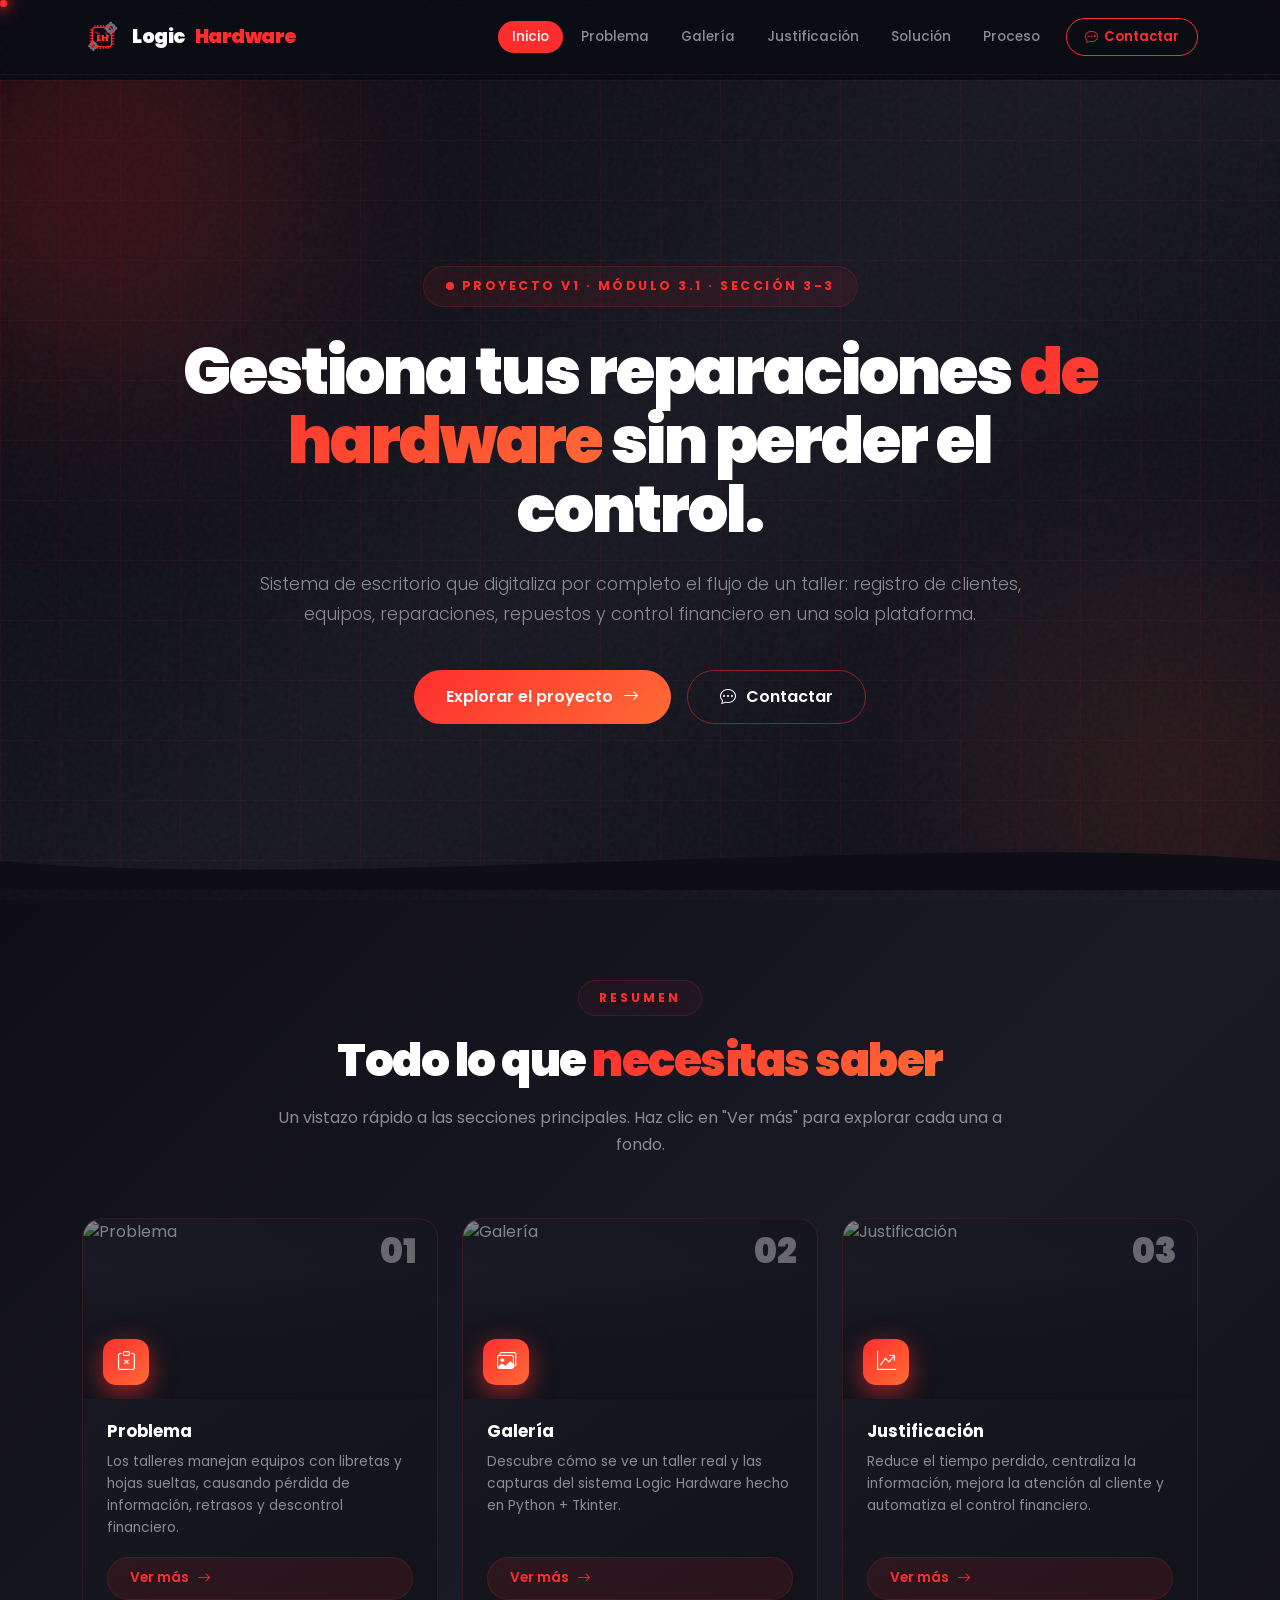
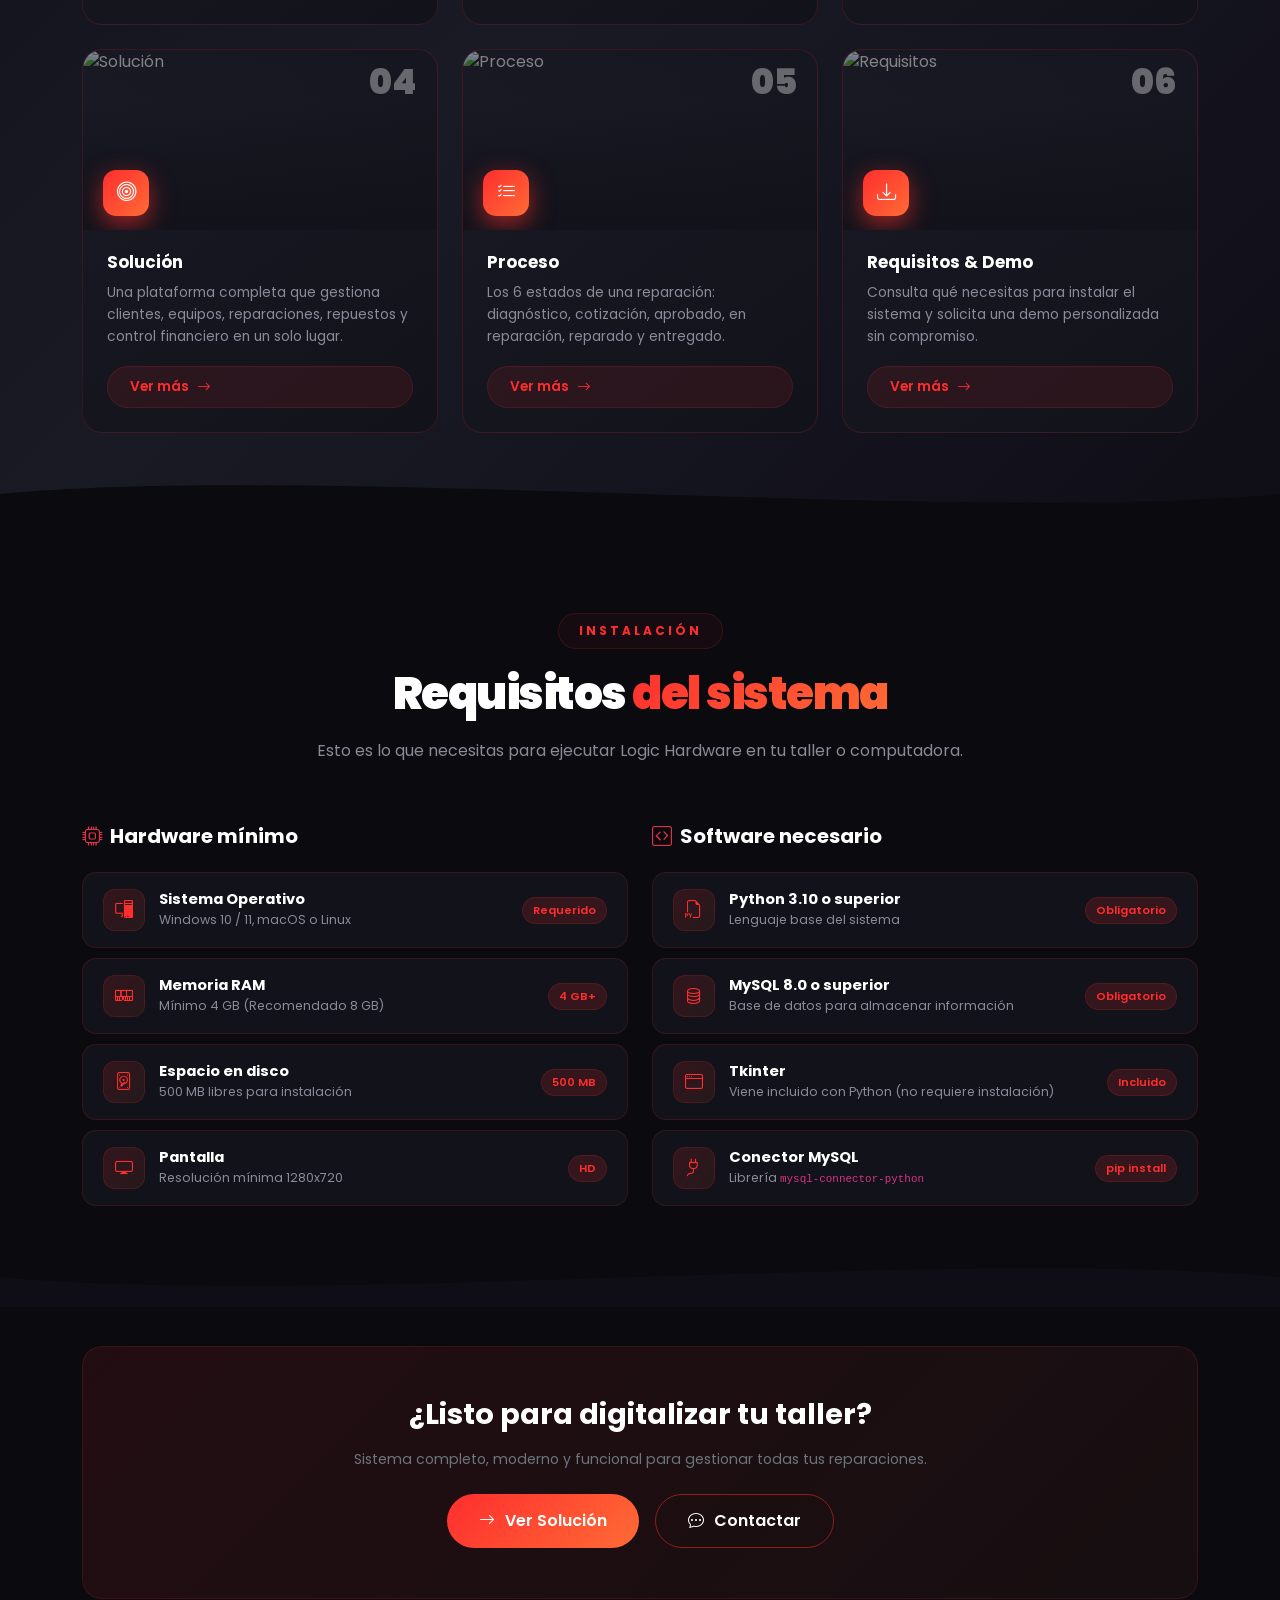
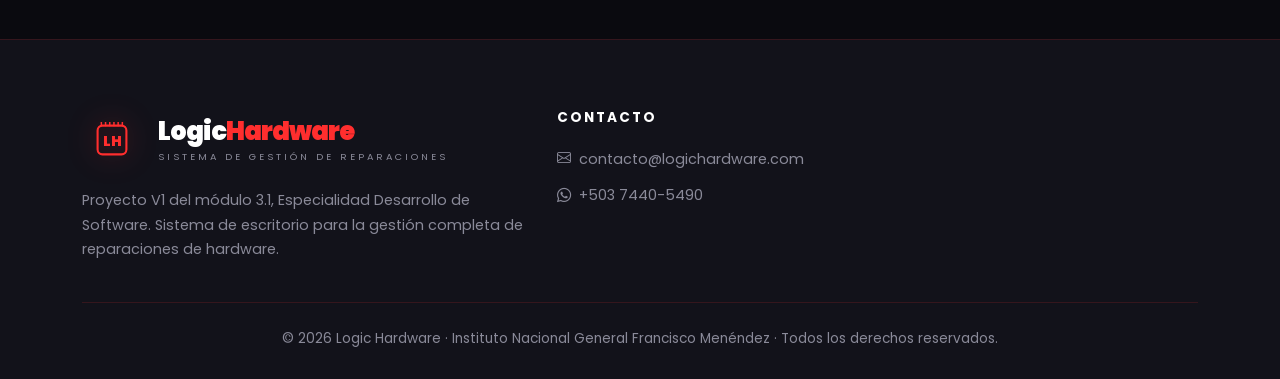
==== index.html @ 618adfdb "Add files via upload" ====
<!DOCTYPE html>
<html lang="es">
<head>
<meta charset="UTF-8">
<meta name="viewport" content="width=device-width, initial-scale=1.0">
<title>Inicio | Logic Hardware</title>
<link rel="icon" type="image/svg+xml" href="data:image/svg+xml,%3Csvg xmlns='http://www.w3.org/2000/svg' viewBox='0 0 100 100'%3E%3Crect width='100' height='100' rx='20' fill='%230a0a0f'/%3E%3Crect x='25' y='25' width='50' height='50' rx='8' fill='none' stroke='%23ff2e2e' stroke-width='3'/%3E%3Ctext x='50' y='58' text-anchor='middle' fill='%23ff2e2e' font-size='22' font-weight='900' font-family='Arial'%3ELH%3C/text%3E%3C/svg%3E">
<link href="https://cdn.jsdelivr.net/npm/bootstrap@5.3.3/dist/css/bootstrap.min.css" rel="stylesheet">
<link rel="stylesheet" href="https://cdn.jsdelivr.net/npm/bootstrap-icons@1.11.3/font/bootstrap-icons.css">
<link href="https://fonts.googleapis.com/css2?family=Poppins:wght@300;400;600;700;900&family=JetBrains+Mono:wght@400;700&display=swap" rel="stylesheet">
<link rel="stylesheet" href="style.css">
</head>
<body>

<div class="preloader">
    <svg class="preloader-logo" viewBox="0 0 100 100">
        <rect x="26" y="26" width="48" height="48" rx="8" fill="none" stroke="#ff2e2e" stroke-width="3.5"/>
        <g fill="#ff2e2e"><rect x="31" y="20" width="2.5" height="7"/><rect x="38" y="20" width="2.5" height="7"/><rect x="45" y="20" width="2.5" height="7"/><rect x="52" y="20" width="2.5" height="7"/><rect x="59" y="20" width="2.5" height="7"/><rect x="66" y="20" width="2.5" height="7"/></g>
        <text x="50" y="60" text-anchor="middle" fill="#ff2e2e" font-size="22" font-weight="900" font-family="Arial">LH</text>
    </svg>
    <div class="preloader-bar"></div>
    <div class="preloader-text">Cargando Logic Hardware</div>
</div>

<div class="cursor-glow"></div>
<div class="cursor-dot"></div>
<div class="progress-bar-lh" id="progressBar"></div>
<div class="scroll-circle"><svg viewBox="0 0 50 50"><circle class="circle-bg" cx="25" cy="25" r="22"/><circle class="circle-progress" cx="25" cy="25" r="22"/></svg><div class="circle-text">0%</div></div>
<button class="back-to-top" aria-label="Volver arriba"><i class="bi bi-arrow-up"></i></button>

<nav class="navbar navbar-expand-lg navbar-lh fixed-top" id="mainNav">
    <div class="container">
        <a class="navbar-brand" href="index.html">
            <svg class="logo-svg" viewBox="0 0 100 100">
                <g transform="translate(72,28)" fill="#6b7280"><circle cx="0" cy="0" r="13"/><rect x="-3" y="-16" width="6" height="6" rx="1"/><rect x="-3" y="10" width="6" height="6" rx="1"/><rect x="-16" y="-3" width="6" height="6" rx="1"/><rect x="10" y="-3" width="6" height="6" rx="1"/><circle cx="0" cy="0" r="5" fill="#12121a"/></g>
                <g transform="translate(28,72)" fill="#6b7280"><circle cx="0" cy="0" r="10"/><rect x="-2" y="-13" width="5" height="5" rx="1"/><rect x="-2" y="8" width="5" height="5" rx="1"/><rect x="-13" y="-2" width="5" height="5" rx="1"/><rect x="8" y="-2" width="5" height="5" rx="1"/><circle cx="0" cy="0" r="4" fill="#12121a"/></g>
                <rect x="26" y="26" width="48" height="48" rx="8" fill="none" stroke="#ff2e2e" stroke-width="3.5"/>
                <g fill="#ff2e2e"><rect x="31" y="20" width="2.5" height="7"/><rect x="38" y="20" width="2.5" height="7"/><rect x="45" y="20" width="2.5" height="7"/><rect x="52" y="20" width="2.5" height="7"/><rect x="59" y="20" width="2.5" height="7"/><rect x="66" y="20" width="2.5" height="7"/><rect x="31" y="73" width="2.5" height="7"/><rect x="38" y="73" width="2.5" height="7"/><rect x="45" y="73" width="2.5" height="7"/><rect x="52" y="73" width="2.5" height="7"/><rect x="59" y="73" width="2.5" height="7"/><rect x="66" y="73" width="2.5" height="7"/><rect x="19" y="31" width="7" height="2.5"/><rect x="19" y="38" width="7" height="2.5"/><rect x="19" y="45" width="7" height="2.5"/><rect x="19" y="52" width="7" height="2.5"/><rect x="19" y="59" width="7" height="2.5"/><rect x="19" y="66" width="7" height="2.5"/><rect x="74" y="31" width="7" height="2.5"/><rect x="74" y="38" width="7" height="2.5"/><rect x="74" y="45" width="7" height="2.5"/><rect x="74" y="52" width="7" height="2.5"/><rect x="74" y="59" width="7" height="2.5"/><rect x="74" y="66" width="7" height="2.5"/></g>
                <g stroke="#ff2e2e" stroke-width="1.8" fill="none" stroke-linecap="round"><path d="M 33 38 L 38 38 L 38 42 L 43 42"/><path d="M 43 42 L 43 48 L 50 48"/><path d="M 60 38 L 60 45 L 66 45 L 66 52"/><path d="M 36 60 L 42 60 L 42 55 L 48 55"/><path d="M 55 58 L 62 58 L 62 52"/></g>
                <text x="50" y="60" text-anchor="middle" fill="#ff2e2e" font-size="22" font-weight="900" font-family="Arial">LH</text>
            </svg>
            Logic<span>Hardware</span>
        </a>
        <button class="navbar-toggler border-0" type="button" data-bs-toggle="collapse" data-bs-target="#navMenu"><i class="bi bi-list text-white fs-3"></i></button>
        <div class="collapse navbar-collapse" id="navMenu">
            <ul class="navbar-nav ms-auto align-items-lg-center gap-1">
                <li class="nav-item"><a class="nav-link active" href="index.html">Inicio</a></li>
                <li class="nav-item"><a class="nav-link" href="problema.html">Problema</a></li>
                <li class="nav-item"><a class="nav-link" href="galeria.html">Galería</a></li>
                <li class="nav-item"><a class="nav-link" href="justificacion.html">Justificación</a></li>
                <li class="nav-item"><a class="nav-link" href="solucion.html">Solución</a></li>
                <li class="nav-item"><a class="nav-link" href="proceso.html">Proceso</a></li>
                <li class="nav-item"><a class="nav-contact-btn" href="contacto.html"><i class="bi bi-chat-dots"></i> Contactar</a></li>
            </ul>
        </div>
    </div>
</nav>

<section class="hero">
    <div class="hero-bg-glow one"></div>
    <div class="hero-bg-glow two"></div>
    <div class="container hero-content">
        <div class="row">
            <div class="col-lg-10 mx-auto text-center">
                <div class="hero-badge">Proyecto V1 · Módulo 3.1 · Sección 3-3</div>
                <h1>Gestiona tus reparaciones <span class="text-gradient">de hardware</span> sin perder el control.</h1>
                <p class="lead">Sistema de escritorio que digitaliza por completo el flujo de un taller: registro de clientes, equipos, reparaciones, repuestos y control financiero en una sola plataforma.</p>
                <div class="d-flex flex-wrap gap-3 justify-content-center">
                    <a href="solucion.html" class="btn btn-lh-primary">Explorar el proyecto <i class="bi bi-arrow-right"></i></a>
                    <a href="contacto.html" class="btn btn-lh-outline"><i class="bi bi-chat-dots"></i> Contactar</a>
                </div>
            </div>
        </div>
    </div>
    <div class="section-divider">
        <svg viewBox="0 0 1440 60" preserveAspectRatio="none"><path fill="#0f0e17" d="M0,30 C360,60 1080,0 1440,30 L1440,60 L0,60 Z"/></svg>
    </div>
</section>

<section class="section" style="background: linear-gradient(135deg, #0f0e17, #1a1a25, #0f0e17);">
    <div class="container">
        <div class="section-header reveal">
            <span class="section-tag">Resumen</span>
            <h2 class="section-title">Todo lo que <span>necesitas saber</span></h2>
            <p class="section-subtitle">Un vistazo rápido a las secciones principales. Haz clic en "Ver más" para explorar cada una a fondo.</p>
        </div>
        <div class="row g-4">
            <div class="col-md-6 col-lg-4 reveal"><div class="summary-card"><div class="summary-img"><span class="summary-num">01</span><img src="https://images.unsplash.com/photo-1586281380349-632531db7ed4?w=800&q=80" alt="Problema" loading="lazy"><div class="summary-icon-float"><i class="bi bi-clipboard-x"></i></div></div><div class="summary-body"><h5>Problema</h5><p>Los talleres manejan equipos con libretas y hojas sueltas, causando pérdida de información, retrasos y descontrol financiero.</p><a href="problema.html" class="btn-lh-sm">Ver más <i class="bi bi-arrow-right"></i></a></div></div></div>
            <div class="col-md-6 col-lg-4 reveal"><div class="summary-card"><div class="summary-img"><span class="summary-num">02</span><img src="https://images.unsplash.com/photo-1558494949-ef010cbdcc31?w=800&q=80" alt="Galería" loading="lazy"><div class="summary-icon-float"><i class="bi bi-images"></i></div></div><div class="summary-body"><h5>Galería</h5><p>Descubre cómo se ve un taller real y las capturas del sistema Logic Hardware hecho en Python + Tkinter.</p><a href="galeria.html" class="btn-lh-sm">Ver más <i class="bi bi-arrow-right"></i></a></div></div></div>
            <div class="col-md-6 col-lg-4 reveal"><div class="summary-card"><div class="summary-img"><span class="summary-num">03</span><img src="https://images.unsplash.com/photo-1551288049-bebda4e38f71?w=800&q=80" alt="Justificación" loading="lazy"><div class="summary-icon-float"><i class="bi bi-graph-up-arrow"></i></div></div><div class="summary-body"><h5>Justificación</h5><p>Reduce el tiempo perdido, centraliza la información, mejora la atención al cliente y automatiza el control financiero.</p><a href="justificacion.html" class="btn-lh-sm">Ver más <i class="bi bi-arrow-right"></i></a></div></div></div>
            <div class="col-md-6 col-lg-4 reveal"><div class="summary-card"><div class="summary-img"><span class="summary-num">04</span><img src="https://images.unsplash.com/photo-1522071820081-009f0129c71c?w=800&q=80" alt="Solución" loading="lazy"><div class="summary-icon-float"><i class="bi bi-bullseye"></i></div></div><div class="summary-body"><h5>Solución</h5><p>Una plataforma completa que gestiona clientes, equipos, reparaciones, repuestos y control financiero en un solo lugar.</p><a href="solucion.html" class="btn-lh-sm">Ver más <i class="bi bi-arrow-right"></i></a></div></div></div>
            <div class="col-md-6 col-lg-4 reveal"><div class="summary-card"><div class="summary-img"><span class="summary-num">05</span><img src="https://images.unsplash.com/photo-1521737711867-e3b97375f902?w=800&q=80" alt="Proceso" loading="lazy"><div class="summary-icon-float"><i class="bi bi-list-check"></i></div></div><div class="summary-body"><h5>Proceso</h5><p>Los 6 estados de una reparación: diagnóstico, cotización, aprobado, en reparación, reparado y entregado.</p><a href="proceso.html" class="btn-lh-sm">Ver más <i class="bi bi-arrow-right"></i></a></div></div></div>
            <div class="col-md-6 col-lg-4 reveal"><div class="summary-card"><div class="summary-img"><span class="summary-num">06</span><img src="https://images.unsplash.com/photo-1554224155-8d04cb21cd6c?w=800&q=80" alt="Requisitos" loading="lazy"><div class="summary-icon-float"><i class="bi bi-download"></i></div></div><div class="summary-body"><h5>Requisitos & Demo</h5><p>Consulta qué necesitas para instalar el sistema y solicita una demo personalizada sin compromiso.</p><a href="#requisitos" class="btn-lh-sm">Ver más <i class="bi bi-arrow-right"></i></a></div></div></div>
        </div>
    </div>
    <div class="section-divider">
        <svg viewBox="0 0 1440 60" preserveAspectRatio="none"><path fill="#0a0a0f" d="M0,30 C360,0 1080,60 1440,30 L1440,60 L0,60 Z"/></svg>
    </div>
</section>

<section class="section" id="requisitos">
    <div class="container">
        <div class="section-header reveal">
            <span class="section-tag">Instalación</span>
            <h2 class="section-title">Requisitos <span>del sistema</span></h2>
            <p class="section-subtitle">Esto es lo que necesitas para ejecutar Logic Hardware en tu taller o computadora.</p>
        </div>
        <div class="row g-4">
            <div class="col-lg-6 reveal">
                <h5 class="text-white fw-bold mb-4"><i class="bi bi-cpu text-danger me-2"></i>Hardware mínimo</h5>
                <div class="req-item"><div class="req-icon"><i class="bi bi-pc-display"></i></div><div class="req-text"><h6>Sistema Operativo</h6><p>Windows 10 / 11, macOS o Linux</p></div><span class="req-badge">Requerido</span></div>
                <div class="req-item"><div class="req-icon"><i class="bi bi-memory"></i></div><div class="req-text"><h6>Memoria RAM</h6><p>Mínimo 4 GB (Recomendado 8 GB)</p></div><span class="req-badge">4 GB+</span></div>
                <div class="req-item"><div class="req-icon"><i class="bi bi-device-hdd"></i></div><div class="req-text"><h6>Espacio en disco</h6><p>500 MB libres para instalación</p></div><span class="req-badge">500 MB</span></div>
                <div class="req-item"><div class="req-icon"><i class="bi bi-display"></i></div><div class="req-text"><h6>Pantalla</h6><p>Resolución mínima 1280x720</p></div><span class="req-badge">HD</span></div>
            </div>
            <div class="col-lg-6 reveal">
                <h5 class="text-white fw-bold mb-4"><i class="bi bi-code-square text-danger me-2"></i>Software necesario</h5>
                <div class="req-item"><div class="req-icon"><i class="bi bi-filetype-py"></i></div><div class="req-text"><h6>Python 3.10 o superior</h6><p>Lenguaje base del sistema</p></div><span class="req-badge">Obligatorio</span></div>
                <div class="req-item"><div class="req-icon"><i class="bi bi-database"></i></div><div class="req-text"><h6>MySQL 8.0 o superior</h6><p>Base de datos para almacenar información</p></div><span class="req-badge">Obligatorio</span></div>
                <div class="req-item"><div class="req-icon"><i class="bi bi-window"></i></div><div class="req-text"><h6>Tkinter</h6><p>Viene incluido con Python (no requiere instalación)</p></div><span class="req-badge">Incluido</span></div>
                <div class="req-item"><div class="req-icon"><i class="bi bi-plug"></i></div><div class="req-text"><h6>Conector MySQL</h6><p>Librería <code>mysql-connector-python</code></p></div><span class="req-badge">pip install</span></div>
            </div>
        </div>
    </div>
    <div class="section-divider">
        <svg viewBox="0 0 1440 60" preserveAspectRatio="none"><path fill="#0f0e17" d="M0,30 C360,60 1080,0 1440,30 L1440,60 L0,60 Z"/></svg>
    </div>
</section>

<section class="section" style="padding: 40px 0;">
    <div class="container">
        <div class="lh-card text-center reveal" style="padding: 50px 30px; background: linear-gradient(135deg, rgba(255,46,46,.1), rgba(255,107,53,.05));">
            <h3 class="text-white fw-bold mb-3" style="font-size: 1.8rem;">¿Listo para digitalizar tu taller?</h3>
            <p class="text-secondary mb-4">Sistema completo, moderno y funcional para gestionar todas tus reparaciones.</p>
            <div class="d-flex justify-content-center gap-3 flex-wrap">
                <a href="solucion.html" class="btn btn-lh-primary"><i class="bi bi-arrow-right"></i> Ver Solución</a>
                <a href="contacto.html" class="btn btn-lh-outline"><i class="bi bi-chat-dots"></i> Contactar</a>
            </div>
        </div>
    </div>
</section>

<footer>
    <div class="container">
        <div class="row g-4 mb-4">
            <div class="col-lg-5">
                <div class="footer-brand">
                    <svg viewBox="0 0 100 100"><rect x="26" y="26" width="48" height="48" rx="8" fill="none" stroke="#ff2e2e" stroke-width="3.5"/><g fill="#ff2e2e"><rect x="31" y="20" width="2.5" height="7"/><rect x="38" y="20" width="2.5" height="7"/><rect x="45" y="20" width="2.5" height="7"/><rect x="52" y="20" width="2.5" height="7"/><rect x="59" y="20" width="2.5" height="7"/><rect x="66" y="20" width="2.5" height="7"/></g><text x="50" y="60" text-anchor="middle" fill="#ff2e2e" font-size="22" font-weight="900" font-family="Arial">LH</text></svg>
                    <div><h4>Logic<span>Hardware</span></h4><div class="tagline">Sistema de Gestión de Reparaciones</div></div>
                </div>
                <p>Proyecto V1 del módulo 3.1, Especialidad Desarrollo de Software. Sistema de escritorio para la gestión completa de reparaciones de hardware.</p>
            </div>
            <div class="col-lg-3 col-md-6">
                <h6>Contacto</h6>
                <ul>
                    <li><i class="bi bi-envelope me-2"></i><a href="mailto:contacto@logichardware.com">contacto@logichardware.com</a></li>
                    <li><i class="bi bi-whatsapp me-2"></i><a href="https://wa.me/50374405490" target="_blank">+503 7440-5490</a></li>
                </ul>
            </div>
        </div>
        <div class="footer-bottom">© 2026 Logic Hardware · Instituto Nacional General Francisco Menéndez · Todos los derechos reservados.</div>
    </div>
</footer>

<script src="https://cdn.jsdelivr.net/npm/bootstrap@5.3.3/dist/js/bootstrap.bundle.min.js"></script>
<script src="script.js"></script>
</body>
</html>
---- style.css ----
/* ============ VARIABLES ============ */
:root {
    --lh-red: #ff2e2e;
    --lh-orange: #ff6b35;
    --lh-dark: #0a0a0f;
    --lh-dark-2: #12121a;
    --lh-dark-3: #1a1a25;
    --lh-text: #e8e8ec;
    --lh-text-dim: #8a8a99;
    --lh-border: rgba(255, 46, 46, .15);
}
* { font-family: 'Poppins', sans-serif; box-sizing: border-box; }
html { scroll-behavior: smooth; }
body {
    background-color: var(--lh-dark);
    color: var(--lh-text);
    overflow-x: hidden;
    padding-top: 80px;
    margin: 0;
    cursor: none;
}
::-webkit-scrollbar { width: 10px; }
::-webkit-scrollbar-track { background: var(--lh-dark); }
::-webkit-scrollbar-thumb { background: var(--lh-red); border-radius: 10px; }

body::after {
    content: '';
    position: fixed;
    inset: 0;
    pointer-events: none;
    z-index: 1;
    opacity: .035;
    background-image: url("data:image/svg+xml,%3Csvg viewBox='0 0 200 200' xmlns='http://www.w3.org/2000/svg'%3E%3Cfilter id='n'%3E%3CfeTurbulence type='fractalNoise' baseFrequency='0.9' numOctaves='4'/%3E%3C/filter%3E%3Crect width='100%25' height='100%25' filter='url(%23n)'/%3E%3C/svg%3E");
}

/* ============ CURSOR ============ */
.cursor-dot, .cursor-glow {
    position: fixed; top: 0; left: 0;
    pointer-events: none; z-index: 9999;
    border-radius: 50%; will-change: transform;
}
.cursor-dot { width: 7px; height: 7px; background: var(--lh-red); box-shadow: 0 0 10px var(--lh-red); }
.cursor-glow {
    width: 40px; height: 40px;
    background: radial-gradient(circle, rgba(255,46,46,.35), transparent 70%);
    filter: blur(8px);
    transition: transform .12s ease-out, width .3s, height .3s;
}
@media (max-width: 991px) { body { cursor: auto; } .cursor-dot, .cursor-glow { display: none; } }

/* ============ PRELOADER ============ */
.preloader {
    position: fixed; inset: 0;
    background: var(--lh-dark);
    z-index: 10000;
    display: flex; flex-direction: column;
    align-items: center; justify-content: center;
    transition: opacity .4s, visibility .4s;
}
.preloader.hidden { opacity: 0; visibility: hidden; }
.preloader-logo {
    width: 90px; height: 90px; margin-bottom: 24px;
    animation: preloaderPulse 1.5s ease-in-out infinite;
    filter: drop-shadow(0 0 20px rgba(255,46,46,.6));
}
@keyframes preloaderPulse { 0%,100% { transform: scale(1); } 50% { transform: scale(1.08); } }
.preloader-bar {
    width: 220px; height: 3px;
    background: rgba(255,255,255,.08);
    border-radius: 3px; overflow: hidden; position: relative;
}
.preloader-bar::after {
    content: ''; position: absolute; height: 100%; width: 45%;
    background: linear-gradient(90deg, var(--lh-red), var(--lh-orange));
    border-radius: 3px;
    animation: preloaderFill 1.4s ease-in-out infinite;
    box-shadow: 0 0 20px var(--lh-red);
}
@keyframes preloaderFill { 0% { transform: translateX(-100%); } 100% { transform: translateX(250%); } }
.preloader-text {
    color: var(--lh-text-dim); font-size: .7rem;
    letter-spacing: 4px; text-transform: uppercase;
    margin-top: 22px; font-weight: 500;
}

/* ============ BACK TO TOP ============ */
.back-to-top {
    position: fixed; bottom: 30px; right: 30px;
    width: 52px; height: 52px; border-radius: 50%;
    background: linear-gradient(135deg, var(--lh-red), var(--lh-orange));
    color: #fff; border: none;
    display: flex; align-items: center; justify-content: center;
    font-size: 1.2rem;
    opacity: 0; visibility: hidden; transform: translateY(20px);
    transition: all .4s cubic-bezier(.4, 0, .2, 1);
    z-index: 900;
    box-shadow: 0 10px 30px rgba(255, 46, 46, .5);
}
.back-to-top.visible { opacity: 1; visibility: visible; transform: translateY(0); }
.back-to-top:hover { transform: translateY(-5px) scale(1.1); box-shadow: 0 15px 40px rgba(255, 46, 46, .8); }

/* ============ SCROLL CIRCLE ============ */
.scroll-circle {
    position: fixed; bottom: 30px; right: 100px;
    width: 52px; height: 52px;
    z-index: 900; opacity: 0; transition: opacity .4s;
    pointer-events: none;
}
.scroll-circle.visible { opacity: 1; }
.scroll-circle svg { transform: rotate(-90deg); width: 100%; height: 100%; }
.scroll-circle .circle-bg { fill: none; stroke: rgba(255, 46, 46, .18); stroke-width: 3; }
.scroll-circle .circle-progress {
    fill: none; stroke: var(--lh-red); stroke-width: 3;
    stroke-linecap: round;
    filter: drop-shadow(0 0 4px var(--lh-red));
    transition: stroke-dashoffset .1s;
}
.scroll-circle .circle-text {
    position: absolute; inset: 0;
    display: flex; align-items: center; justify-content: center;
    font-size: .62rem; font-weight: 700; color: var(--lh-red);
}

/* ============ PROGRESS BAR TOP ============ */
.progress-bar-lh {
    position: fixed; top: 0; left: 0; height: 3px;
    background: linear-gradient(90deg, var(--lh-red), var(--lh-orange));
    z-index: 2000; width: 0%;
    transition: width .1s;
    box-shadow: 0 0 15px var(--lh-red);
}

/* ============ NAVBAR ============ */
.navbar-lh {
    background: rgba(18, 18, 26, 0.15) !important;
    backdrop-filter: blur(18px) saturate(180%);
    -webkit-backdrop-filter: blur(18px) saturate(180%);
    border-bottom: 1px solid rgba(255, 255, 255, 0.05);
    padding: 12px 0;
    transition: all 0.3s ease;
}
.navbar-lh.scrolled {
    background: rgba(10, 10, 15, 0.55) !important;
    backdrop-filter: blur(24px) saturate(200%);
    -webkit-backdrop-filter: blur(24px) saturate(200%);
    box-shadow: 0 10px 40px rgba(255, 46, 46, 0.15);
    border-bottom: 1px solid rgba(255, 46, 46, 0.2);
}
.navbar-brand {
    color: #fff !important; font-weight: 900; font-size: 1.2rem;
    letter-spacing: -.5px;
    display: flex; align-items: center; gap: 10px;
    white-space: nowrap; text-decoration: none;
}
.navbar-brand span { color: var(--lh-red); }
.navbar-brand .logo-svg { width: 40px; height: 40px; flex-shrink: 0; }
.navbar-lh .navbar-nav { align-items: center; }
.navbar-lh .nav-link {
    color: var(--lh-text-dim) !important;
    font-weight: 500; font-size: .85rem;
    padding: 8px 14px !important;
    border-radius: 20px;
    transition: all .3s; white-space: nowrap;
    line-height: 1.2; text-decoration: none;
}
.navbar-lh .nav-link:hover,
.navbar-lh .nav-link.active { color: #fff !important; background: var(--lh-red); }
.nav-contact-btn {
    background: transparent;
    color: var(--lh-red) !important;
    border: 1.5px solid var(--lh-red);
    padding: 8px 18px;
    border-radius: 50px;
    font-weight: 600;
    font-size: .82rem;
    transition: all .3s;
    text-decoration: none;
    display: inline-flex;
    align-items: center;
    gap: 6px;
    white-space: nowrap;
    margin-left: 8px;
}
.nav-contact-btn:hover { background: var(--lh-red); color: #fff !important; }

/* ============ BOTONES ============ */
.btn-lh-primary {
    background: linear-gradient(135deg, var(--lh-red), var(--lh-orange));
    color: #fff; border: none;
    padding: 14px 32px; border-radius: 50px;
    font-weight: 600; font-size: 1rem;
    transition: all .3s;
    display: inline-flex; align-items: center; gap: 10px;
    text-decoration: none; will-change: transform;
}
.btn-lh-primary:hover { box-shadow: 0 15px 40px rgba(255, 46, 46, .5); color: #fff; }
.btn-lh-outline {
    background: transparent; color: #fff;
    border: 1.5px solid rgba(255, 46, 46, .5);
    padding: 14px 32px; border-radius: 50px;
    font-weight: 600; font-size: 1rem;
    transition: all .3s;
    display: inline-flex; align-items: center; gap: 10px;
    text-decoration: none; will-change: transform;
}
.btn-lh-outline:hover { background: rgba(255, 46, 46, .1); border-color: var(--lh-red); color: #fff; }
.btn-lh-sm {
    background: rgba(255, 46, 46, .1);
    color: var(--lh-red);
    border: 1px solid var(--lh-border);
    padding: 10px 22px;
    border-radius: 50px;
    font-weight: 600; font-size: .85rem;
    transition: all .3s;
    display: inline-flex; align-items: center; gap: 8px;
    text-decoration: none;
}
.btn-lh-sm:hover { background: var(--lh-red); color: #fff; border-color: var(--lh-red); }

/* ============ HERO ============ */
.hero {
    min-height: 90vh;
    display: flex; align-items: center;
    position: relative;
    padding: 100px 0 80px;
    overflow: hidden;
    background:
        linear-gradient(135deg, rgba(10,10,15,.94) 0%, rgba(26,26,37,.90) 50%, rgba(15,14,23,.96) 100%),
        url('https://images.unsplash.com/photo-1518770660439-4636190af475?w=1920&q=80') center/cover no-repeat;
}
.hero::before {
    content: ''; position: absolute; inset: 0;
    background-image:
        linear-gradient(rgba(255,46,46,.05) 1px, transparent 1px),
        linear-gradient(90deg, rgba(255,46,46,.05) 1px, transparent 1px);
    background-size: 60px 60px; pointer-events: none;
}
.hero-bg-glow {
    position: absolute; width: 600px; height: 600px;
    border-radius: 50%; filter: blur(80px); pointer-events: none;
}
.hero-bg-glow.one { top: -200px; left: -200px; background: radial-gradient(circle, rgba(255,46,46,.25), transparent 70%); }
.hero-bg-glow.two { bottom: -200px; right: -200px; background: radial-gradient(circle, rgba(255,107,53,.15), transparent 70%); }
.hero-content { position: relative; z-index: 2; }
.hero-badge {
    display: inline-flex; align-items: center; gap: 8px;
    color: var(--lh-red); font-size: .78rem; font-weight: 700;
    letter-spacing: 2.5px; text-transform: uppercase;
    padding: 10px 22px;
    border: 1px solid var(--lh-border);
    border-radius: 30px;
    background: rgba(255, 46, 46, .08);
    margin-bottom: 30px;
}
.hero-badge::before {
    content: ''; width: 8px; height: 8px;
    background: var(--lh-red); border-radius: 50%;
    animation: pulseDot 2s infinite; flex-shrink: 0;
}
@keyframes pulseDot {
    0%,100% { transform: scale(1); box-shadow: 0 0 20px var(--lh-red); }
    50% { transform: scale(1.3); box-shadow: 0 0 30px var(--lh-red); }
}
.hero h1 {
    font-size: clamp(2.2rem, 5vw, 4rem);
    font-weight: 900; line-height: 1.08;
    letter-spacing: -2px; color: #fff; margin-bottom: 26px;
}
.hero h1 .text-gradient {
    background: linear-gradient(135deg, #ff2e2e, #ff6b35, #ff2e2e);
    background-size: 200% 200%;
    -webkit-background-clip: text;
    -webkit-text-fill-color: transparent;
    background-clip: text;
    animation: gradientShift 4s ease infinite;
}
@keyframes gradientShift { 0%,100% { background-position: 0% 50%; } 50% { background-position: 100% 50%; } }
.hero p.lead {
    color: var(--lh-text-dim); font-size: 1.1rem;
    max-width: 780px; margin: 0 auto 40px; line-height: 1.7;
}
.hero-stats {
    display: grid; grid-template-columns: repeat(3, 1fr);
    gap: 20px; margin: 0 auto 40px; max-width: 620px;
}
.hero-stat {
    background: rgba(18, 18, 26, .8);
    backdrop-filter: blur(10px);
    border: 1px solid var(--lh-border);
    border-radius: 18px; padding: 26px 18px;
    transition: all .4s; text-align: center;
}
.hero-stat:hover { border-color: var(--lh-red); transform: translateY(-5px); box-shadow: 0 15px 40px rgba(255, 46, 46, .2); }
.hero-stat .num { font-size: 2.2rem; font-weight: 900; color: var(--lh-red); line-height: 1; margin-bottom: 6px; }
.hero-stat .lbl { font-size: .8rem; color: var(--lh-text-dim); font-weight: 500; }

/* ============ SECTION ============ */
.section { padding: 90px 0; position: relative; }
.section-header { text-align: center; margin-bottom: 60px; }
.section-tag {
    display: inline-block; color: var(--lh-red);
    font-size: .75rem; font-weight: 700;
    letter-spacing: 3px; text-transform: uppercase;
    padding: 8px 20px;
    border: 1px solid var(--lh-border);
    border-radius: 20px;
    background: rgba(255, 46, 46, .05);
    margin-bottom: 18px;
}
.section-title {
    font-size: clamp(1.8rem, 4vw, 2.8rem);
    font-weight: 900; color: #fff;
    letter-spacing: -1.5px; margin-bottom: 16px;
}
.section-title span {
    background: linear-gradient(135deg, var(--lh-red), var(--lh-orange));
    -webkit-background-clip: text;
    -webkit-text-fill-color: transparent;
    background-clip: text;
}
.section-subtitle { color: var(--lh-text-dim); max-width: 750px; margin: 0 auto; font-size: 1rem; line-height: 1.7; }

/* ============ SVG DIVIDER ============ */
.section-divider {
    position: absolute; bottom: -1px; left: 0; right: 0;
    line-height: 0; z-index: 2; pointer-events: none;
}
.section-divider svg { width: 100%; height: 60px; display: block; }

/* ============ CARDS BASE ============ */
.lh-card, .prob-card, .justif-card, .benefit-card, .process-step, .tech-item, .gallery-item, .contact-card, .mockup-card {
    will-change: transform;
    transform-style: preserve-3d;
    transition: transform .4s cubic-bezier(.4, 0, .2, 1), border-color .4s, box-shadow .4s;
}
.lh-card {
    background: var(--lh-dark-2);
    border: 1px solid var(--lh-border);
    border-radius: 20px; padding: 26px;
    height: 100%; position: relative; overflow: hidden;
}
.lh-card::before {
    content: ''; position: absolute; top: 0; left: 0;
    width: 100%; height: 3px;
    background: linear-gradient(90deg, var(--lh-red), var(--lh-orange));
    transform: scaleX(0); transform-origin: left;
    transition: transform .4s;
}
.lh-card:hover::before { transform: scaleX(1); }
.lh-card:hover { border-color: rgba(255, 46, 46, .4); box-shadow: 0 20px 50px rgba(255, 46, 46, .15); }
.lh-card h5 { color: #fff; font-weight: 700; font-size: 1.05rem; margin-bottom: 10px; }
.lh-card p { color: var(--lh-text-dim); font-size: .88rem; line-height: 1.6; margin-bottom: 0; }

/* ============ PROBLEMA ============ */
.prob-card {
    background: linear-gradient(145deg, var(--lh-dark-3), var(--lh-dark-2));
    border: 1px solid var(--lh-border);
    border-radius: 20px; overflow: hidden;
    height: 100%; display: flex; flex-direction: column;
}
.prob-card:hover { border-color: var(--lh-red); box-shadow: 0 20px 50px rgba(255, 46, 46, .25); }
.prob-card .prob-img { width: 100%; height: 200px; overflow: hidden; position: relative; background: var(--lh-dark-3); flex-shrink: 0; }
.prob-card .prob-img img { width: 100%; height: 100%; object-fit: cover; transition: transform .7s; filter: brightness(.7) saturate(.9); }
.prob-card:hover .prob-img img { transform: scale(1.12); filter: brightness(.9) saturate(1.1); }
.prob-card .prob-img::after { content: ''; position: absolute; inset: 0; background: linear-gradient(to bottom, rgba(18,18,26,.3) 0%, transparent 30%, rgba(18,18,26,.9) 100%); pointer-events: none; z-index: 1; }
.prob-card .prob-icon-float {
    position: absolute; bottom: 16px; left: 20px;
    width: 48px; height: 48px; border-radius: 14px;
    background: linear-gradient(135deg, var(--lh-red), var(--lh-orange));
    display: flex; align-items: center; justify-content: center;
    color: #fff; font-size: 1.3rem;
    box-shadow: 0 8px 25px rgba(255, 46, 46, .6);
    z-index: 3;
}
.prob-card .prob-num {
    position: absolute; top: 16px; right: 22px;
    font-size: 2.6rem; font-weight: 900;
    color: rgba(255, 255, 255, .35); line-height: 1; z-index: 3;
    text-shadow: 0 2px 20px rgba(0,0,0,.6);
    transition: color .4s;
}
.prob-card:hover .prob-num { color: rgba(255, 46, 46, .8); }
.prob-card .prob-body { padding: 24px 26px 28px; flex-grow: 1; }
.prob-card h5 { color: #fff; font-size: 1.1rem; font-weight: 700; margin-bottom: 10px; }
.prob-card p { color: var(--lh-text-dim); font-size: .88rem; margin-bottom: 0; line-height: 1.6; }

/* ============ GALERÍA ============ */
.gallery-item {
    position: relative; border-radius: 20px; overflow: hidden;
    border: 1px solid var(--lh-border);
    aspect-ratio: 4/3;
    box-shadow: 0 15px 40px rgba(0,0,0,.5);
}
.gallery-item img { width: 100%; height: 100%; object-fit: cover; transition: transform .8s; filter: brightness(.75) saturate(1.1); }
.gallery-item:hover { border-color: var(--lh-red); box-shadow: 0 25px 60px rgba(255,46,46,.3); }
.gallery-item:hover img { transform: scale(1.12); filter: brightness(1) saturate(1.2); }
.gallery-overlay {
    position: absolute; left: 0; right: 0; bottom: 0;
    padding: 24px;
    background: linear-gradient(to top, rgba(10,10,15,.95) 0%, rgba(10,10,15,.6) 60%, transparent 100%);
    transform: translateY(20%); transition: transform .5s;
    z-index: 2;
}
.gallery-item:hover .gallery-overlay { transform: translateY(0); }
.gallery-overlay i { color: var(--lh-red); font-size: 1.8rem; display: block; margin-bottom: 8px; }
.gallery-overlay h6 { color: #fff; font-weight: 700; font-size: 1rem; margin-bottom: 4px; }
.gallery-overlay p { color: var(--lh-text-dim); font-size: .82rem; margin: 0; }

/* ============ MOCKUP CARDS ============ */
.mockup-card {
    position: relative;
    border-radius: 20px;
    overflow: hidden;
    border: 1px solid var(--lh-border);
    background: var(--lh-dark-3);
    aspect-ratio: 16/10;
    box-shadow: 0 15px 40px rgba(0,0,0,.5);
    cursor: pointer;
}
.mockup-card:hover { border-color: var(--lh-red); box-shadow: 0 25px 60px rgba(255,46,46,.3); }
.mockup-window {
    position: absolute;
    inset: 12px;
    background: #0d0d14;
    border-radius: 10px;
    border: 1px solid rgba(255,255,255,.08);
    overflow: hidden;
    display: flex;
    flex-direction: column;
}
.mockup-titlebar {
    background: #1a1a25;
    height: 28px;
    display: flex;
    align-items: center;
    padding: 0 10px;
    gap: 6px;
    border-bottom: 1px solid rgba(255,255,255,.05);
    flex-shrink: 0;
}
.mockup-titlebar .dot { width: 10px; height: 10px; border-radius: 50%; }
.mockup-titlebar .dot.red { background: #ff5f56; }
.mockup-titlebar .dot.yellow { background: #ffbd2e; }
.mockup-titlebar .dot.green { background: #27c93f; }
.mockup-titlebar .ttl { color: #8a8a99; font-size: .55rem; margin-left: 6px; font-weight: 500; }
.mockup-body { flex: 1; display: flex; overflow: hidden; }
.mockup-sidebar {
    width: 26%;
    background: #12121a;
    border-right: 1px solid rgba(255,255,255,.05);
    padding: 8px 6px;
    display: flex;
    flex-direction: column;
    gap: 4px;
    flex-shrink: 0;
}
.mockup-sidebar .sb-logo {
    font-size: .5rem; color: var(--lh-red); font-weight: 900;
    text-align: center; padding: 4px 0 6px;
    border-bottom: 1px solid rgba(255,255,255,.05); margin-bottom: 4px;
}
.mockup-sidebar .sb-item {
    background: rgba(255,255,255,.03);
    color: #8a8a99; font-size: .45rem;
    padding: 5px 6px; border-radius: 4px; font-weight: 500;
}
.mockup-sidebar .sb-item.active { background: var(--lh-red); color: #fff; }
.mockup-main { flex: 1; padding: 8px; display: flex; flex-direction: column; gap: 5px; overflow: hidden; }
.mockup-h { color: #fff; font-size: .55rem; font-weight: 700; letter-spacing: .5px; }
.mockup-table {
    background: rgba(255,255,255,.02);
    border: 1px solid rgba(255,255,255,.05);
    border-radius: 4px; overflow: hidden;
}
.mockup-row {
    display: grid; grid-template-columns: 1fr 1fr 1fr;
    gap: 4px; padding: 4px 5px;
    font-size: .4rem; color: #8a8a99;
    border-bottom: 1px solid rgba(255,255,255,.03);
}
.mockup-row:last-child { border-bottom: none; }
.mockup-row.head { background: rgba(255,46,46,.1); color: var(--lh-red); font-weight: 700; }
.mockup-badge {
    display: inline-block;
    background: rgba(39, 201, 63, .2); color: #27c93f;
    padding: 1px 4px; border-radius: 3px;
    font-size: .38rem; font-weight: 700;
}
.mockup-badge.red { background: rgba(255,46,46,.2); color: var(--lh-red); }
.mockup-badge.orange { background: rgba(255,189,46,.2); color: #ffbd2e; }
.mockup-btn {
    background: var(--lh-red); color: #fff;
    font-size: .42rem; padding: 3px 6px;
    border-radius: 3px; text-align: center;
    display: inline-block; font-weight: 700; align-self: flex-start;
}
.mockup-stat-grid { display: grid; grid-template-columns: repeat(3, 1fr); gap: 4px; }
.mockup-stat-box {
    background: rgba(255,46,46,.08);
    border: 1px solid rgba(255,46,46,.2);
    border-radius: 4px; padding: 5px 3px; text-align: center;
}
.mockup-stat-box .n { color: var(--lh-red); font-size: .65rem; font-weight: 900; }
.mockup-stat-box .l { color: #8a8a99; font-size: .35rem; }
.mockup-label {
    position: absolute; bottom: 8px; left: 20px; z-index: 3;
    background: rgba(10,10,15,.85); backdrop-filter: blur(6px);
    color: #fff; font-size: .6rem; font-weight: 700;
    padding: 4px 10px; border-radius: 20px;
    border: 1px solid var(--lh-border);
}
.mockup-label i { color: var(--lh-red); margin-right: 4px; }

/* ============ CONTACTO ============ */
.contact-card {
    background: linear-gradient(145deg, var(--lh-dark-3), var(--lh-dark-2));
    border: 1px solid var(--lh-border);
    border-radius: 20px;
    padding: 30px 26px;
    height: 100%;
    text-align: center;
    text-decoration: none;
    color: inherit;
    display: flex;
    flex-direction: column;
    align-items: center;
    transition: all .4s;
}
.contact-card:hover {
    border-color: var(--lh-red);
    transform: translateY(-6px);
    box-shadow: 0 20px 50px rgba(255, 46, 46, .25);
    color: inherit;
}
.contact-card .contact-icon {
    width: 60px; height: 60px; border-radius: 16px;
    background: linear-gradient(135deg, var(--lh-red), var(--lh-orange));
    display: flex; align-items: center; justify-content: center;
    color: #fff; font-size: 1.6rem;
    margin-bottom: 16px;
    box-shadow: 0 8px 25px rgba(255, 46, 46, .5);
}
.contact-card h5 { color: #fff; font-size: 1rem; font-weight: 700; margin-bottom: 6px; }
.contact-card p { color: var(--lh-text-dim); font-size: .85rem; margin: 0; }
.contact-card .contact-value {
    color: var(--lh-red); font-weight: 600; font-size: .82rem;
    margin-top: 8px; font-family: 'JetBrains Mono', monospace;
}

/* ============ MAP + QUOTE FORM ============ */
.map-card {
    background: var(--lh-dark-2);
    border: 1px solid var(--lh-border);
    border-radius: 20px;
    overflow: hidden;
    height: 100%;
    display: flex;
    flex-direction: column;
}
.map-wrapper {
    position: relative;
    width: 100%;
    height: 300px;
    overflow: hidden;
    border-bottom: 1px solid var(--lh-border);
}
.map-wrapper iframe {
    width: 100%;
    height: 100%;
    border: 0;
    filter: invert(90%) hue-rotate(180deg) contrast(90%) brightness(95%);
    transition: filter .4s;
}
.map-card:hover .map-wrapper iframe {
    filter: invert(85%) hue-rotate(180deg) contrast(95%) brightness(100%);
}
.map-info { padding: 26px; }
.map-info h5 {
    color: #fff; font-weight: 700; font-size: 1.15rem;
    margin-bottom: 18px;
}
.contact-info-list {
    list-style: none; padding: 0; margin: 0 0 20px;
}
.contact-info-list li {
    display: flex; align-items: flex-start; gap: 12px;
    color: var(--lh-text-dim); font-size: .88rem;
    padding: 10px 0;
    border-bottom: 1px solid rgba(255,46,46,.08);
}
.contact-info-list li:last-child { border-bottom: none; }
.contact-info-list li i {
    color: var(--lh-red); font-size: 1rem;
    margin-top: 3px; flex-shrink: 0;
}
.contact-info-list li strong { color: #fff; font-weight: 600; }

.quote-card {
    background: var(--lh-dark-2);
    border: 1px solid var(--lh-border);
    border-radius: 20px;
    padding: 30px;
    height: 100%;
}
.quote-card h5 {
    color: #fff; font-weight: 700; font-size: 1.2rem;
    margin-bottom: 8px;
}
.quote-sub {
    color: var(--lh-text-dim); font-size: .85rem;
    margin-bottom: 22px;
}
.quote-form label {
    display: block;
    color: var(--lh-text);
    font-size: .78rem;
    font-weight: 600;
    margin-bottom: 6px;
    letter-spacing: .3px;
}
.quote-form input,
.quote-form select,
.quote-form textarea {
    width: 100%;
    background: var(--lh-dark-3);
    border: 1px solid var(--lh-border);
    color: #fff;
    padding: 11px 14px;
    border-radius: 10px;
    font-size: .85rem;
    font-family: inherit;
    transition: all .3s;
    outline: none;
}
.quote-form input:focus,
.quote-form select:focus,
.quote-form textarea:focus {
    border-color: var(--lh-red);
    box-shadow: 0 0 0 3px rgba(255,46,46,.15);
}
.quote-form input::placeholder,
.quote-form textarea::placeholder { color: rgba(138,138,153,.5); }
.quote-form select {
    appearance: none;
    -webkit-appearance: none;
    background-image: url("data:image/svg+xml,%3Csvg xmlns='http://www.w3.org/2000/svg' width='12' height='12' viewBox='0 0 16 16'%3E%3Cpath fill='%23ff2e2e' d='M8 11L3 6h10z'/%3E%3C/svg%3E");
    background-repeat: no-repeat;
    background-position: right 14px center;
    padding-right: 34px;
    cursor: pointer;
}
.quote-form select option { background: var(--lh-dark-3); color: #fff; }
.quote-form textarea { resize: vertical; min-height: 80px; }
.quote-actions {
    display: flex; flex-direction: column; gap: 10px;
    margin-top: 22px;
}
.quote-actions .btn-lh-primary,
.quote-actions .btn-lh-outline {
    justify-content: center;
    padding: 13px 22px;
    font-size: .9rem;
    width: 100%;
}
.form-success {
    display: none;
    background: rgba(39,201,63,.1);
    border: 1px solid rgba(39,201,63,.3);
    color: #27c93f;
    padding: 12px 16px;
    border-radius: 10px;
    font-size: .85rem;
    margin-top: 14px;
    text-align: center;
}
.form-success.show { display: block; }

/* ============ REQUISITOS ============ */
.req-item {
    display: flex; align-items: center; gap: 14px;
    background: var(--lh-dark-2);
    border: 1px solid var(--lh-border);
    border-radius: 14px;
    padding: 16px 20px;
    transition: all .3s;
    margin-bottom: 10px;
}
.req-item:hover { border-color: var(--lh-red); transform: translateX(6px); }
.req-item .req-icon {
    width: 42px; height: 42px; border-radius: 12px;
    background: linear-gradient(135deg, rgba(255,46,46,.15), rgba(255,107,53,.08));
    border: 1px solid var(--lh-border);
    display: flex; align-items: center; justify-content: center;
    color: var(--lh-red); font-size: 1.1rem; flex-shrink: 0;
}
.req-item .req-text { flex: 1; }
.req-item .req-text h6 { color: #fff; font-size: .92rem; font-weight: 700; margin-bottom: 2px; }
.req-item .req-text p { color: var(--lh-text-dim); font-size: .78rem; margin: 0; }
.req-item .req-badge {
    background: rgba(255, 46, 46, .15);
    color: var(--lh-red);
    border: 1px solid var(--lh-border);
    padding: 4px 10px;
    border-radius: 20px;
    font-size: .7rem; font-weight: 600; white-space: nowrap;
}

/* ============ RESUMEN CARDS ============ */
.summary-card {
    background: linear-gradient(145deg, var(--lh-dark-3), var(--lh-dark-2));
    border: 1px solid var(--lh-border);
    border-radius: 20px;
    overflow: hidden;
    height: 100%;
    display: flex;
    flex-direction: column;
    transition: all .4s;
}
.summary-card:hover { border-color: var(--lh-red); box-shadow: 0 20px 50px rgba(255, 46, 46, .25); }
.summary-card .summary-img {
    width: 100%; height: 180px; overflow: hidden; position: relative; flex-shrink: 0;
}
.summary-card .summary-img img { width: 100%; height: 100%; object-fit: cover; transition: transform .7s; filter: brightness(.65) saturate(1.1); }
.summary-card:hover .summary-img img { transform: scale(1.1); filter: brightness(.85) saturate(1.2); }
.summary-card .summary-img::after { content: ''; position: absolute; inset: 0; background: linear-gradient(to bottom, rgba(18,18,26,.2) 0%, transparent 30%, rgba(18,18,26,.95) 100%); pointer-events: none; z-index: 1; }
.summary-card .summary-icon-float {
    position: absolute; bottom: 14px; left: 20px;
    width: 46px; height: 46px; border-radius: 13px;
    background: linear-gradient(135deg, var(--lh-red), var(--lh-orange));
    display: flex; align-items: center; justify-content: center;
    color: #fff; font-size: 1.2rem;
    box-shadow: 0 8px 25px rgba(255, 46, 46, .6);
    z-index: 3;
}
.summary-card .summary-num {
    position: absolute; top: 14px; right: 20px;
    font-size: 2.2rem; font-weight: 900;
    color: rgba(255, 255, 255, .35);
    line-height: 1; z-index: 3;
}
.summary-card .summary-body { padding: 22px 24px 24px; flex-grow: 1; display: flex; flex-direction: column; }
.summary-card h5 { color: #fff; font-size: 1.05rem; font-weight: 700; margin-bottom: 10px; }
.summary-card p { color: var(--lh-text-dim); font-size: .86rem; margin-bottom: 18px; line-height: 1.6; flex-grow: 1; }

/* ============ JUSTIFICACIÓN ============ */
.justif-card {
    background: linear-gradient(145deg, var(--lh-dark-3), var(--lh-dark-2));
    border: 1px solid var(--lh-border);
    border-radius: 20px; overflow: hidden;
    height: 100%; display: flex; flex-direction: column;
}
.justif-card:hover { border-color: var(--lh-red); box-shadow: 0 20px 50px rgba(255, 46, 46, .25); }
.justif-card .justif-img { width: 100%; height: 190px; overflow: hidden; position: relative; background: var(--lh-dark-3); flex-shrink: 0; }
.justif-card .justif-img img { width: 100%; height: 100%; object-fit: cover; transition: transform .7s; filter: brightness(.75) saturate(1.1); }
.justif-card:hover .justif-img img { transform: scale(1.12); filter: brightness(.95) saturate(1.25); }
.justif-card .justif-img::after { content: ''; position: absolute; inset: 0; background: linear-gradient(to bottom, rgba(18,18,26,.2) 0%, transparent 30%, rgba(18,18,26,.9) 100%); pointer-events: none; z-index: 1; }
.justif-card .justif-icon-float {
    position: absolute; bottom: 14px; left: 20px;
    width: 46px; height: 46px; border-radius: 13px;
    background: linear-gradient(135deg, var(--lh-red), var(--lh-orange));
    display: flex; align-items: center; justify-content: center;
    color: #fff; font-size: 1.25rem;
    box-shadow: 0 8px 25px rgba(255, 46, 46, .6);
    z-index: 3;
}
.justif-card .justif-body { padding: 22px 24px 26px; flex-grow: 1; }
.justif-card h5 { color: #fff; font-size: 1.05rem; font-weight: 700; margin-bottom: 10px; }
.justif-card p { color: var(--lh-text-dim); font-size: .88rem; margin-bottom: 0; line-height: 1.6; }

/* ============ SOLUTION BANNER ============ */
.solution-banner {
    position: relative;
    border-radius: 24px; overflow: hidden;
    border: 1px solid var(--lh-border);
    min-height: 350px;
    display: flex; align-items: center;
    box-shadow: 0 25px 60px rgba(0,0,0,.5);
}
.solution-banner img { position: absolute; inset: 0; width: 100%; height: 100%; object-fit: cover; filter: brightness(.45) saturate(1.1); }
.solution-banner::after { content: ''; position: absolute; inset: 0; background: linear-gradient(120deg, rgba(255,46,46,.4) 0%, transparent 55%); pointer-events: none; z-index: 1; }
.solution-banner-content { position: relative; z-index: 2; padding: 60px 50px; max-width: 660px; }
.solution-banner-content h3 { font-size: clamp(1.6rem, 3.5vw, 2.4rem); line-height: 1.15; letter-spacing: -1px; margin-bottom: 16px; font-weight: 900; }
.solution-banner-content p { color: rgba(232,232,236,.9); font-size: 1rem; line-height: 1.6; }

/* ============ OBJETIVO ============ */
.objective-card {
    background: linear-gradient(145deg, var(--lh-dark-3), var(--lh-dark-2));
    border: 1px solid var(--lh-border);
    border-radius: 20px; overflow: hidden;
    display: flex; flex-direction: column; position: relative;
}
.objective-card::before { content: ''; position: absolute; top: 0; left: 0; width: 100%; height: 3px; background: linear-gradient(90deg, var(--lh-red), var(--lh-orange)); z-index: 4; }
.objective-card:hover { border-color: var(--lh-red); box-shadow: 0 20px 50px rgba(255, 46, 46, .25); }
.objective-card .objective-img { width: 100%; height: 220px; overflow: hidden; position: relative; background: var(--lh-dark-3); flex-shrink: 0; }
.objective-card .objective-img img { width: 100%; height: 100%; object-fit: cover; transition: transform .7s; filter: brightness(.55) saturate(1.2); }
.objective-card:hover .objective-img img { transform: scale(1.1); filter: brightness(.75) saturate(1.3); }
.objective-card .objective-img::after { content: ''; position: absolute; inset: 0; background: linear-gradient(to bottom, rgba(18,18,26,.2) 0%, transparent 30%, rgba(18,18,26,.9) 100%); pointer-events: none; z-index: 1; }
.objective-card .objective-title-overlay { position: absolute; bottom: 20px; left: 24px; right: 24px; z-index: 3; display: flex; align-items: center; gap: 14px; }
.objective-card .obj-icon {
    width: 50px; height: 50px; border-radius: 14px;
    background: linear-gradient(135deg, var(--lh-red), var(--lh-orange));
    display: flex; align-items: center; justify-content: center;
    color: #fff; font-size: 1.4rem;
    box-shadow: 0 8px 25px rgba(255, 46, 46, .5);
    flex-shrink: 0;
}
.objective-card .objective-title-overlay h5 { color: #fff; font-size: 1.3rem; font-weight: 800; margin: 0; text-shadow: 0 2px 12px rgba(0,0,0,.7); }
.objective-card .objective-body { padding: 26px 28px 28px; }
.objective-card .objective-body p { color: var(--lh-text-dim); font-size: .95rem; line-height: 1.7; margin-bottom: 0; }

/* ============ BENEFICIARIOS ============ */
.benefit-card {
    background: linear-gradient(145deg, var(--lh-dark-3), var(--lh-dark-2));
    border: 1px solid var(--lh-border);
    border-radius: 16px; overflow: hidden;
    height: 100%; display: flex; flex-direction: column;
}
.benefit-card:hover { border-color: var(--lh-red); box-shadow: 0 15px 40px rgba(255, 46, 46, .25); }
.benefit-card .benefit-img { width: 100%; height: 120px; overflow: hidden; position: relative; background: var(--lh-dark-3); flex-shrink: 0; }
.benefit-card .benefit-img img { width: 100%; height: 100%; object-fit: cover; transition: transform .6s; filter: brightness(.7) saturate(1.1); }
.benefit-card:hover .benefit-img img { transform: scale(1.12); filter: brightness(.95) saturate(1.25); }
.benefit-card .benefit-img::after { content: ''; position: absolute; inset: 0; background: linear-gradient(to bottom, rgba(18,18,26,.2) 0%, rgba(18,18,26,.9) 100%); pointer-events: none; z-index: 1; }
.benefit-card .benefit-icon-float {
    position: absolute; bottom: 10px; left: 12px;
    width: 36px; height: 36px; border-radius: 10px;
    background: linear-gradient(135deg, var(--lh-red), var(--lh-orange));
    display: flex; align-items: center; justify-content: center;
    color: #fff; font-size: 1rem;
    box-shadow: 0 6px 18px rgba(255, 46, 46, .5);
    z-index: 3;
}
.benefit-card .benefit-body { padding: 16px 14px 18px; text-align: center; flex-grow: 1; }
.benefit-card h6 { color: #fff; font-size: .9rem; font-weight: 700; margin-bottom: 4px; }
.benefit-card p { color: var(--lh-text-dim); font-size: .76rem; margin-bottom: 0; }

/* ============ PROCESO ============ */
.process-step {
    background: linear-gradient(145deg, var(--lh-dark-3), var(--lh-dark-2));
    border: 1px solid var(--lh-border);
    border-radius: 18px; overflow: hidden;
    height: 100%; display: flex; flex-direction: column;
}
.process-step:hover { border-color: var(--lh-red); box-shadow: 0 15px 40px rgba(255, 46, 46, .25); }
.process-step .process-img { position: relative; width: 100%; height: 130px; overflow: hidden; background: var(--lh-dark-3); flex-shrink: 0; }
.process-step .process-img img { width: 100%; height: 100%; object-fit: cover; filter: brightness(.6) saturate(1.15); transition: transform .6s, filter .4s; }
.process-step:hover .process-img img { transform: scale(1.12); filter: brightness(.9) saturate(1.3); }
.process-step .process-img::after { content: ''; position: absolute; inset: 0; background: linear-gradient(to bottom, rgba(18,18,26,.2), rgba(18,18,26,.8)); pointer-events: none; z-index: 1; }
.process-step .process-num {
    position: absolute; top: 50%; left: 50%;
    transform: translate(-50%, -50%);
    width: 48px; height: 48px; border-radius: 50%;
    background: linear-gradient(135deg, var(--lh-red), var(--lh-orange));
    color: #fff; font-weight: 900; font-size: 1.2rem;
    display: flex; align-items: center; justify-content: center;
    box-shadow: 0 6px 22px rgba(255, 46, 46, .7), 0 0 0 4px rgba(18,18,26,.7);
    z-index: 3;
    border: 2px solid rgba(255,255,255,.15);
}
.process-step .process-body { padding: 16px 12px 18px; text-align: center; flex-grow: 1; }
.process-step h6 { color: #fff; font-size: .88rem; font-weight: 700; margin-bottom: 6px; }
.process-step p { color: var(--lh-text-dim); font-size: .74rem; margin-bottom: 0; line-height: 1.4; }

/* ============ TECH STACK ============ */
.tech-item {
    background: var(--lh-dark-2);
    border: 1px solid var(--lh-border);
    border-radius: 16px; padding: 24px 16px;
    text-align: center; height: 100%;
}
.tech-item:hover { border-color: var(--lh-red); box-shadow: 0 15px 40px rgba(255, 46, 46, .2); }
.tech-item .ico {
    width: 64px; height: 64px; margin: 0 auto 14px;
    border-radius: 50%;
    background: linear-gradient(135deg, rgba(255, 46, 46, .15), rgba(255, 107, 53, .1));
    border: 1px solid var(--lh-border);
    display: flex; align-items: center; justify-content: center;
    overflow: hidden; padding: 12px;
    transition: all .4s;
    color: var(--lh-red); font-size: 1.6rem;
}
.tech-item:hover .ico { background: linear-gradient(135deg, rgba(255, 46, 46, .25), rgba(255, 107, 53, .15)); transform: scale(1.1) rotate(-6deg); box-shadow: 0 10px 30px rgba(255, 46, 46, .3); }
.tech-item h6 { color: #fff; font-size: .9rem; font-weight: 700; margin-bottom: 4px; }
.tech-item p { color: var(--lh-text-dim); font-size: .74rem; margin-bottom: 0; }

/* ============ ACORDEÓN ============ */
.accordion-lh .accordion-item { background: var(--lh-dark-2); border: 1px solid var(--lh-border); border-radius: 16px !important; margin-bottom: 12px; overflow: hidden; }
.accordion-lh .accordion-button { background: var(--lh-dark-2); color: #fff; font-weight: 600; font-size: .95rem; padding: 20px 24px; box-shadow: none; border: none; }
.accordion-lh .accordion-button:not(.collapsed) { background: linear-gradient(135deg, rgba(255, 46, 46, .15), rgba(255, 107, 53, .05)); color: var(--lh-red); box-shadow: none; }
.accordion-lh .accordion-button::after { filter: invert(30%) sepia(90%) saturate(3000%) hue-rotate(345deg); }
.accordion-lh .accordion-body { background: var(--lh-dark-2); color: var(--lh-text-dim); padding: 24px; font-size: .9rem; line-height: 1.7; border-top: 1px solid var(--lh-border); }

/* ============ LIST GROUP ============ */
.list-group-lh .list-group-item {
    background: var(--lh-dark-2);
    border: 1px solid var(--lh-border);
    color: var(--lh-text-dim);
    padding: 14px 18px;
    font-size: .88rem;
    display: flex; align-items: center; gap: 12px;
    transition: all .3s;
    margin-bottom: 8px;
    border-radius: 12px !important;
}
.list-group-lh .list-group-item:hover { color: #fff; border-color: var(--lh-red); transform: translateX(6px); }
.list-group-lh .list-group-item i { color: var(--lh-red); font-size: 1rem; flex-shrink: 0; }
.list-group-lh .list-group-item i.bi-x-circle { color: var(--lh-text-dim); opacity: .6; }
.attr-badge {
    display: inline-block;
    font-size: .72rem;
    background: var(--lh-dark);
    border: 1px solid var(--lh-border);
    padding: 5px 12px;
    border-radius: 8px;
    color: var(--lh-text-dim);
    font-family: 'JetBrains Mono', monospace;
    margin: 3px;
}

/* ============ FOOTER ============ */
footer {
    background: var(--lh-dark-2);
    border-top: 1px solid var(--lh-border);
    padding: 70px 0 30px;
    position: relative; z-index: 1;
}
footer .footer-brand { display: flex; align-items: center; gap: 16px; margin-bottom: 18px; }
footer .footer-brand svg { width: 60px; height: 60px; filter: drop-shadow(0 0 15px rgba(255, 46, 46, .4)); }
footer .footer-brand h4 { color: #fff; font-weight: 900; font-size: 1.6rem; letter-spacing: -1px; margin-bottom: 4px; }
footer .footer-brand h4 span { color: var(--lh-red); }
footer .footer-brand .tagline { color: var(--lh-text-dim); font-size: .6rem; letter-spacing: 3px; text-transform: uppercase; }
footer p, footer li { color: var(--lh-text-dim); font-size: .9rem; line-height: 1.7; }
footer h6 { color: #fff; font-size: .85rem; font-weight: 700; letter-spacing: 2px; text-transform: uppercase; margin-bottom: 20px; }
footer ul { list-style: none; padding: 0; }
footer ul li { margin-bottom: 12px; transition: all .3s; }
footer ul li:hover { color: var(--lh-red); padding-left: 5px; }
footer ul li a { color: var(--lh-text-dim); text-decoration: none; transition: color .3s; }
footer ul li a:hover { color: var(--lh-red); }
.footer-bottom { border-top: 1px solid var(--lh-border); padding-top: 26px; text-align: center; color: var(--lh-text-dim); font-size: .85rem; }

/* ============ RESPONSIVE ============ */
@media (max-width: 991px) {
    body { padding-top: 70px; }
    .navbar-lh .navbar-nav { align-items: flex-start !important; padding-top: 15px; gap: 6px !important; }
    .navbar-lh .nav-link { padding: 10px 16px !important; width: 100%; }
    .nav-contact-btn { margin-left: 0; margin-top: 8px; }
}
@media (max-width: 768px) {
    .section { padding: 60px 0; }
    .hero { padding: 60px 0; min-height: 70vh; }
    .hero-stats { grid-template-columns: repeat(3, 1fr); gap: 12px; }
    .hero-stat { padding: 18px 12px; }
    .hero-stat .num { font-size: 1.6rem; }
    .navbar-brand { font-size: 1.05rem; }
    .navbar-brand .logo-svg { width: 34px; height: 34px; }
    .solution-banner-content { padding: 40px 24px; }
    .back-to-top { bottom: 20px; right: 20px; width: 46px; height: 46px; }
    .scroll-circle { display: none; }
    .map-wrapper { height: 240px; }
    .quote-card { padding: 22px; }
    .map-info { padding: 20px; }
}
@media (max-width: 480px) {
    .hero-stats { grid-template-columns: 1fr; }
    .quote-card { padding: 18px; }
}

/* ============ REVEAL ============ */
.reveal {
    opacity: 0;
    transform: translateY(40px);
    transition: all .8s cubic-bezier(.2, .8, .2, 1);
}
.reveal.visible { opacity: 1; transform: translateY(0); }
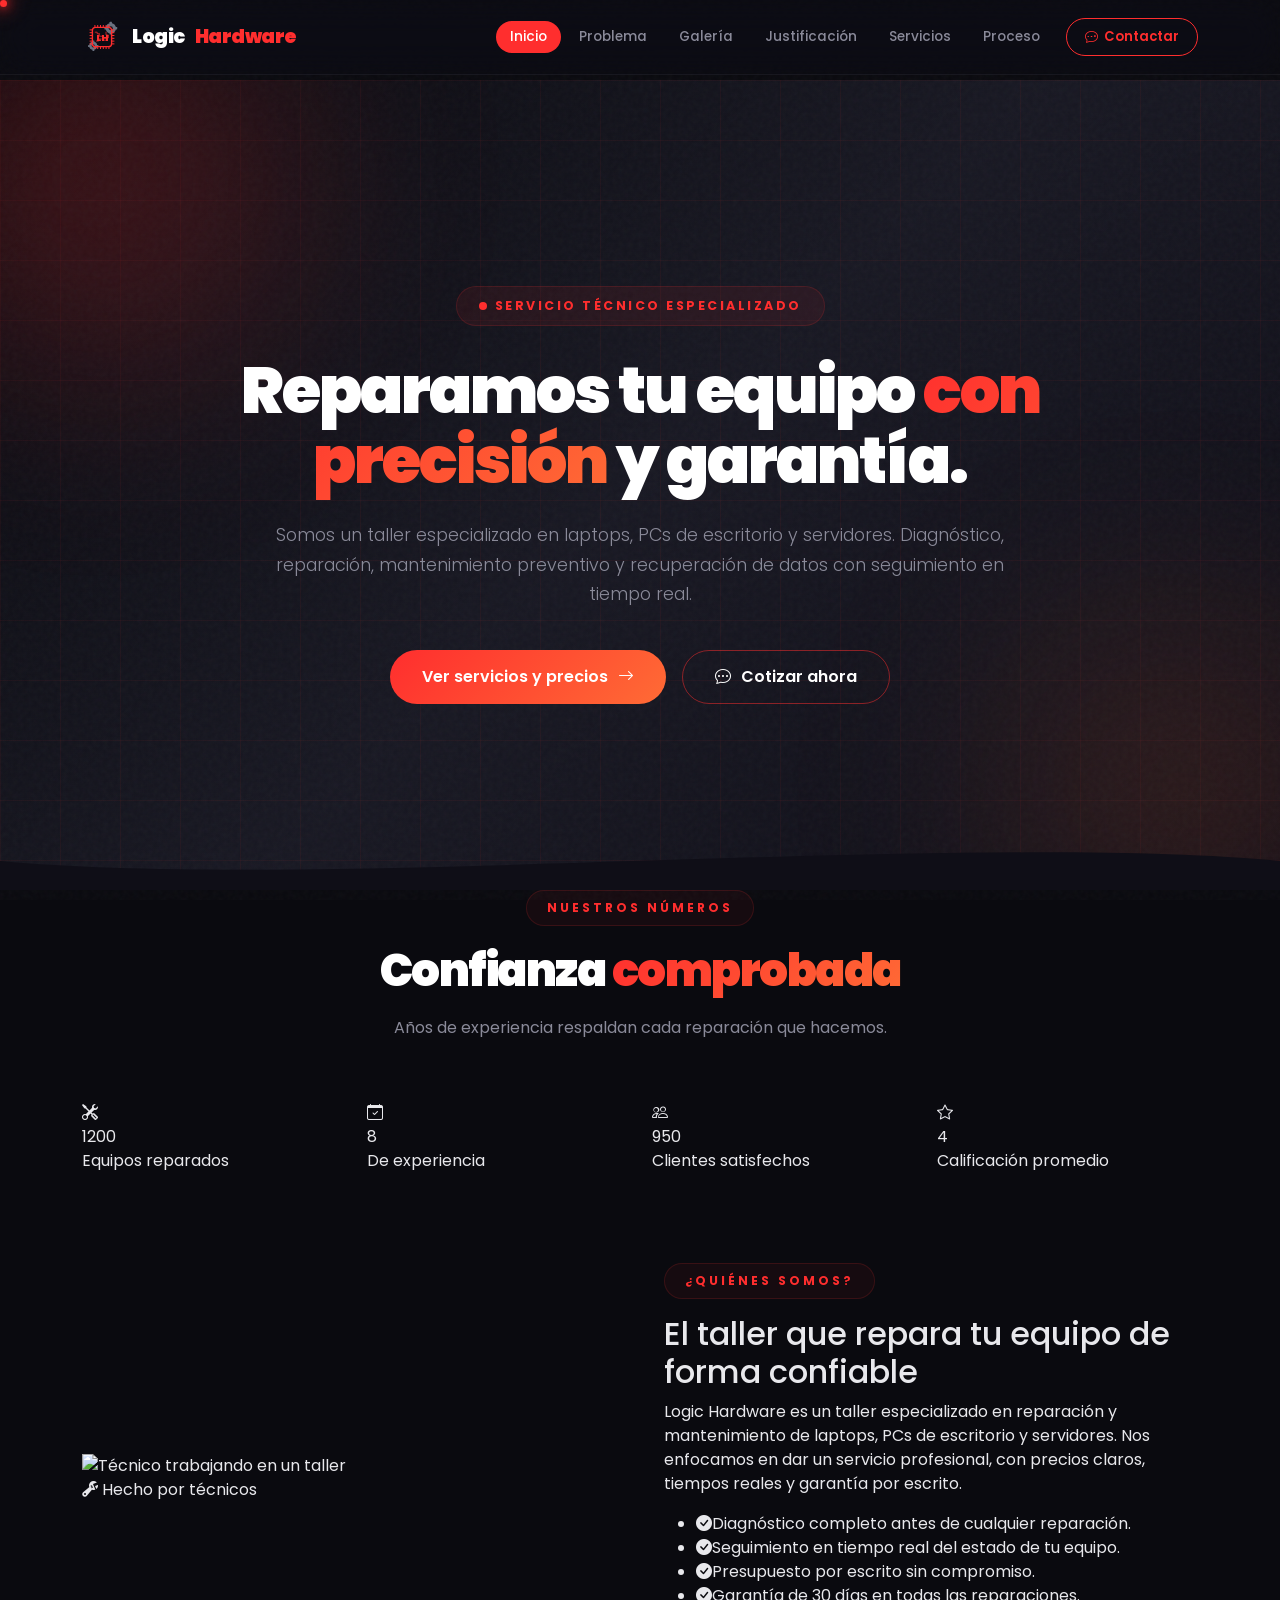
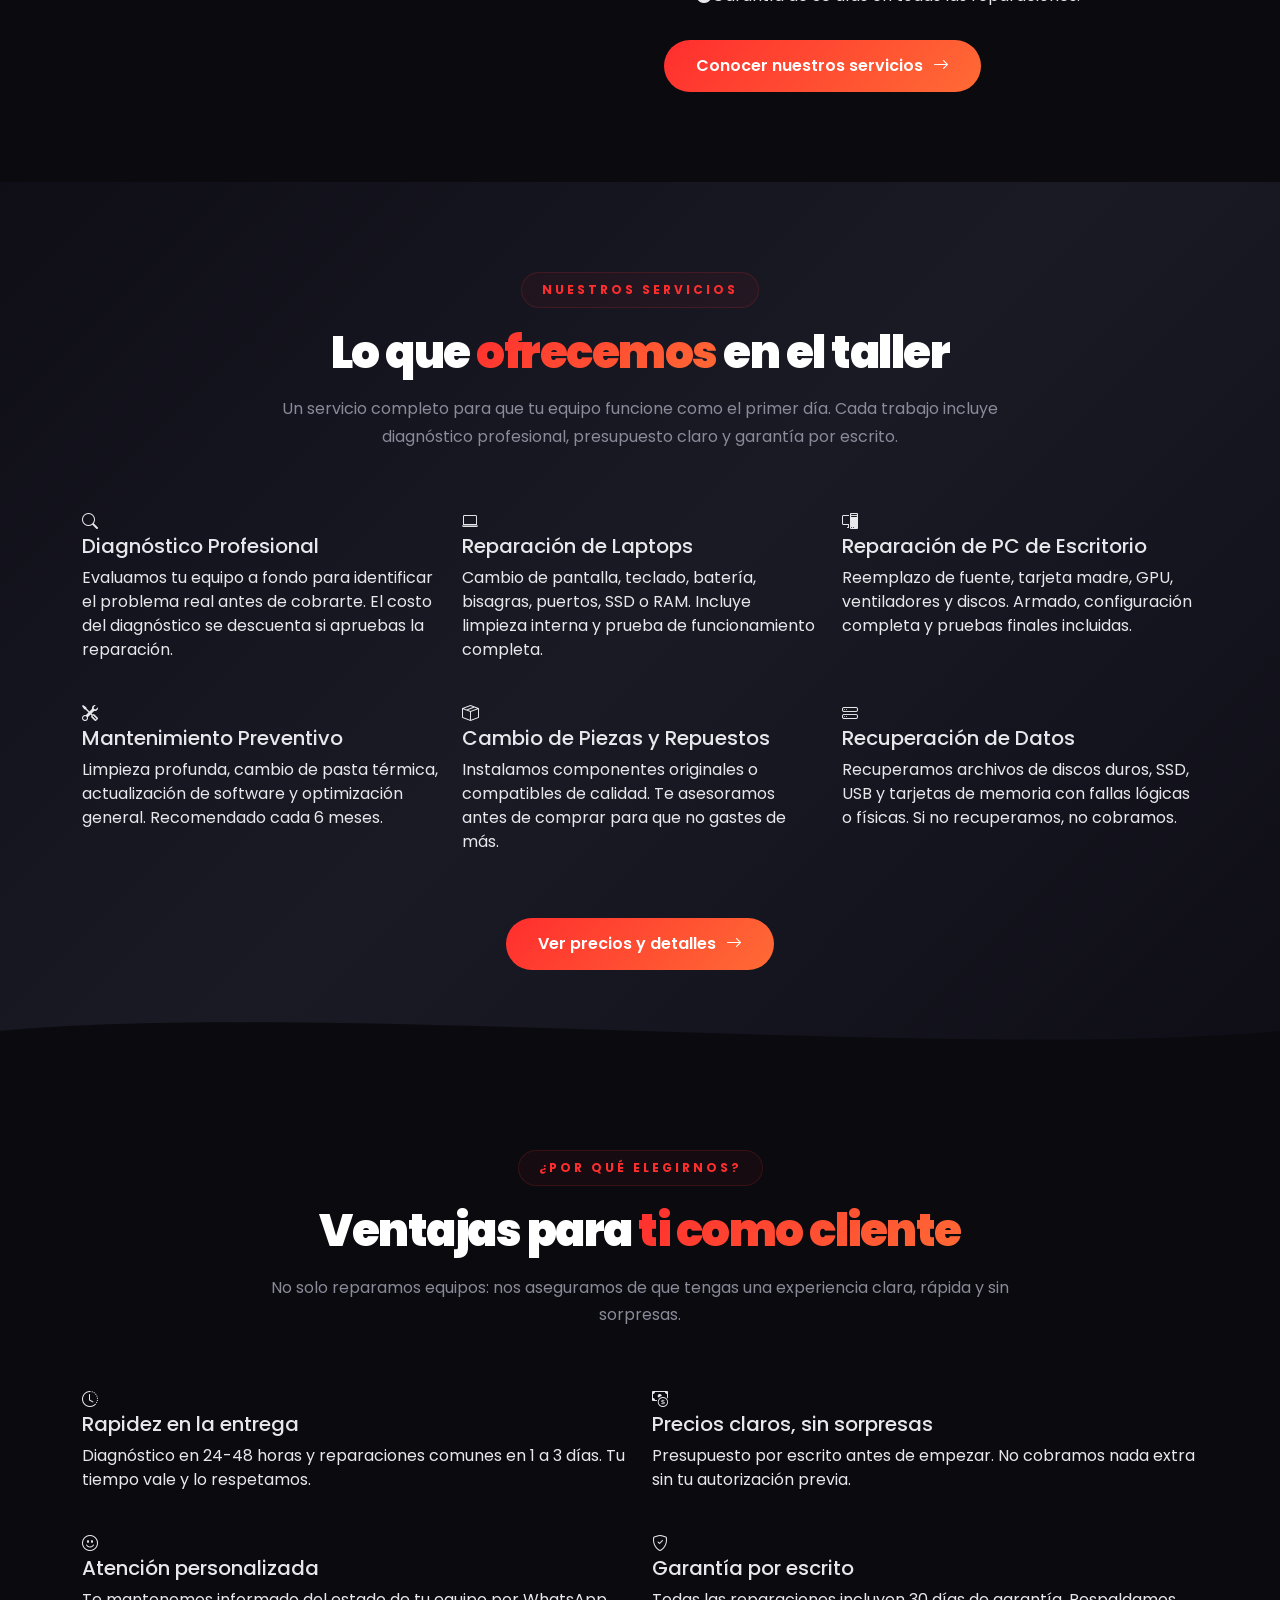
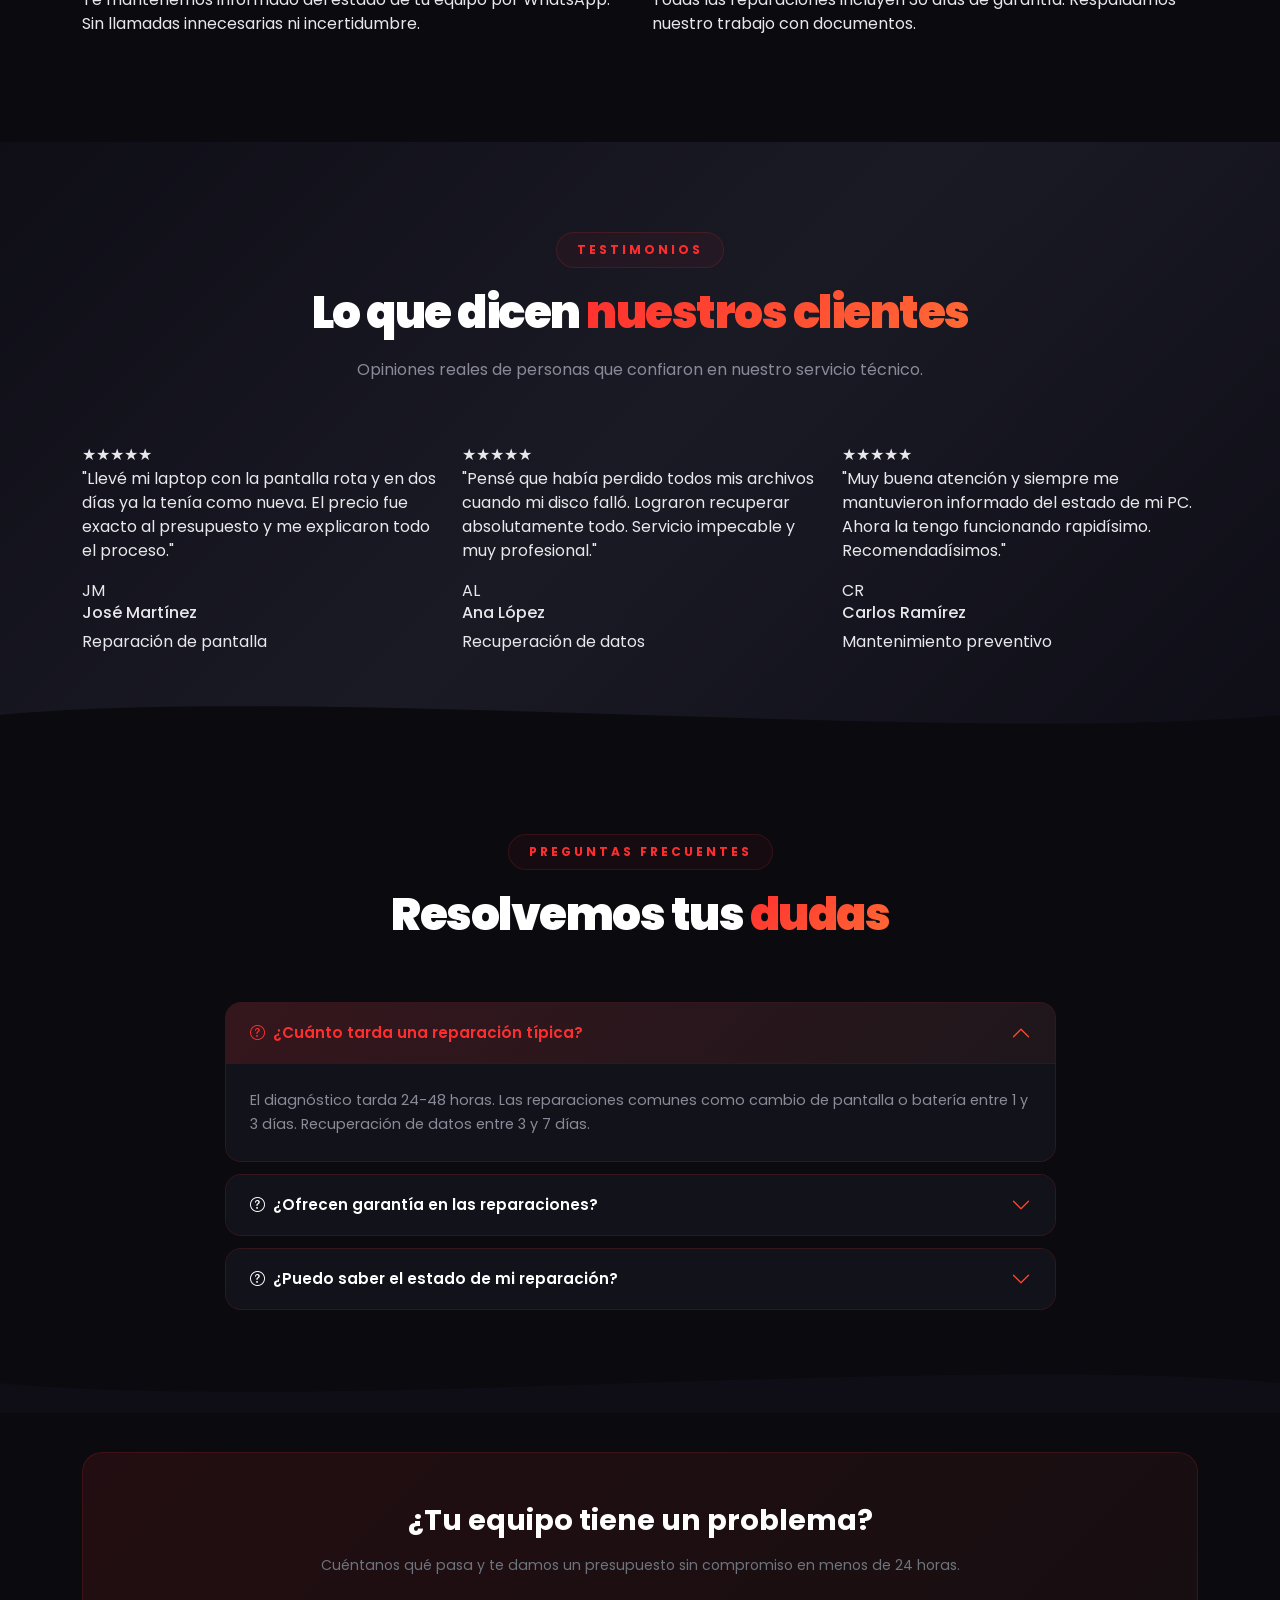
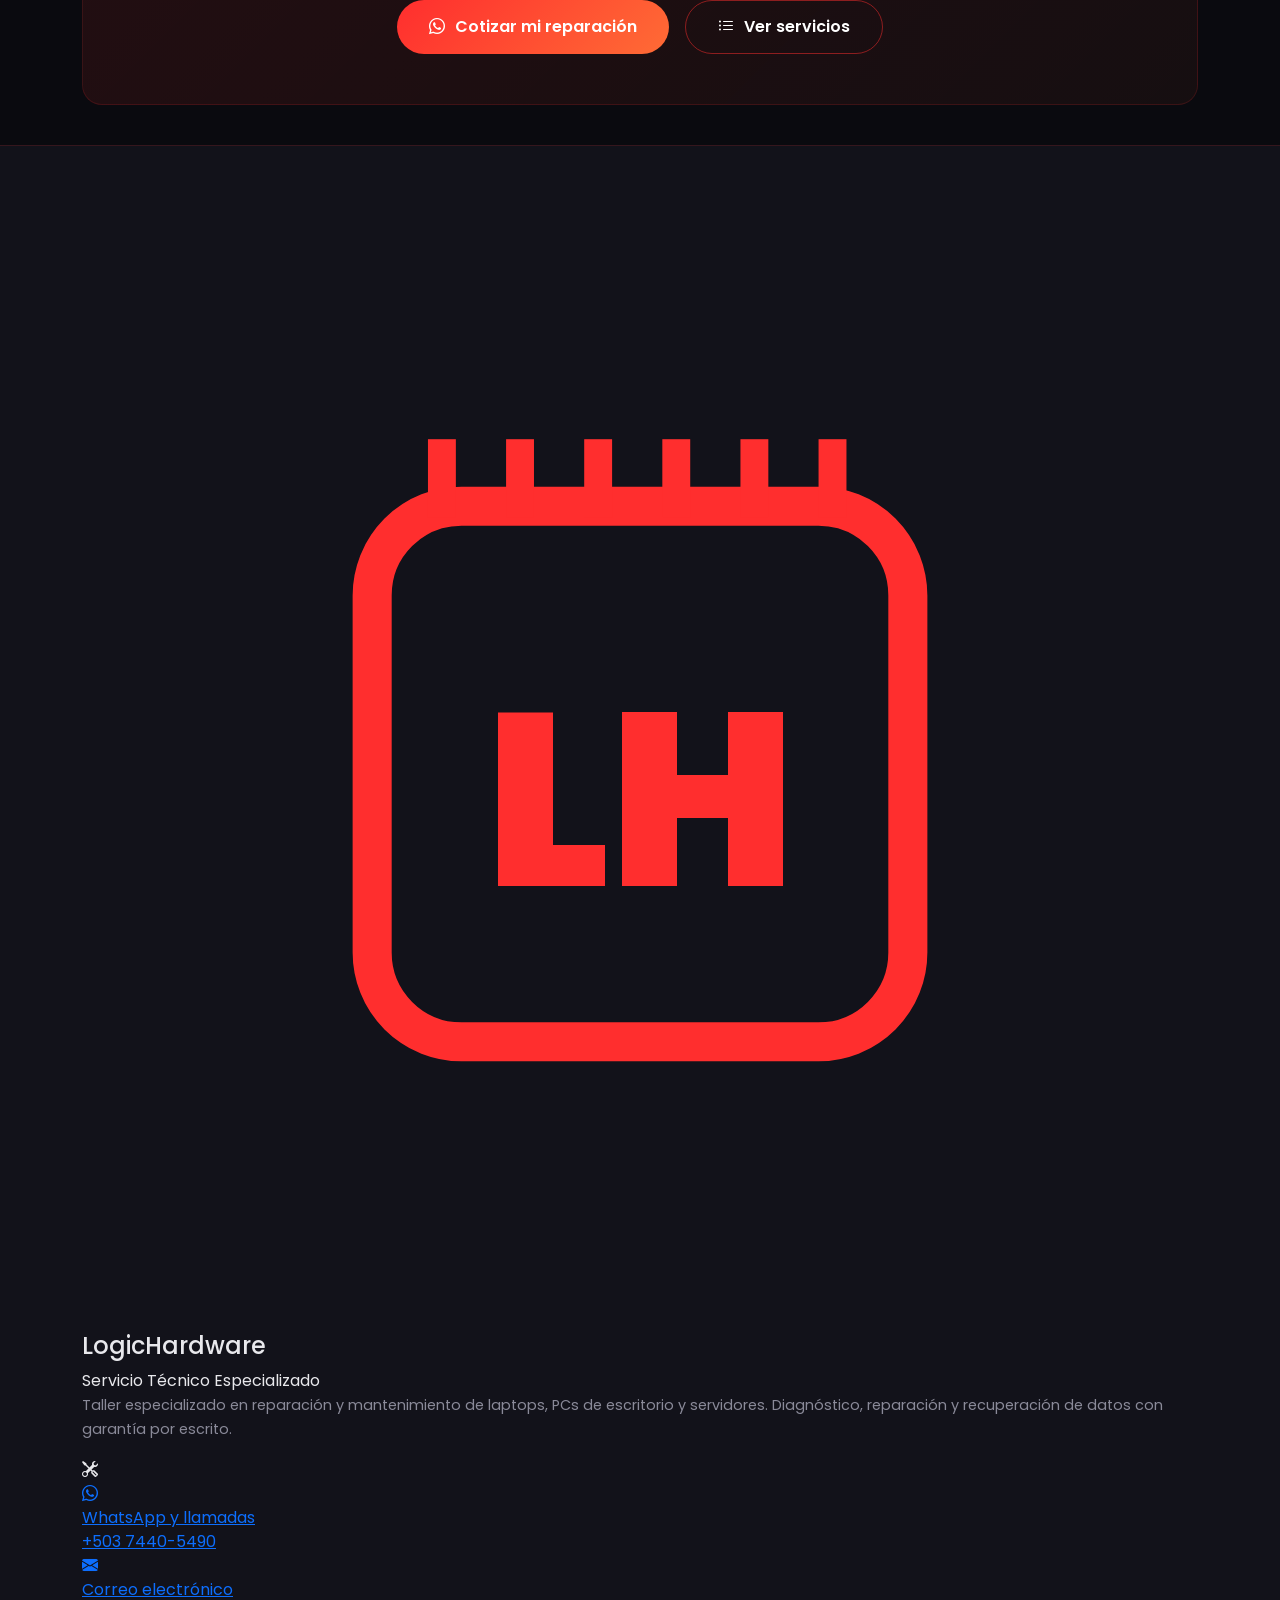
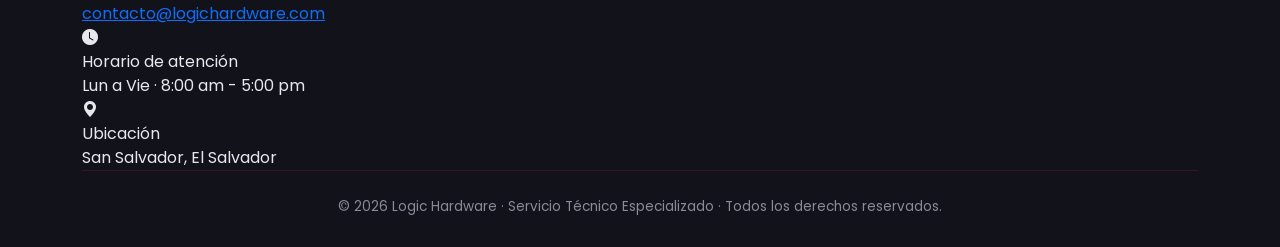
==== commit 87afb2a6: "Update fmt.Println message from 'Hello' to 'Goodbye'" ====
--- a/index.html
+++ b/index.html
@@ -3,7 +3,7 @@
 <head>
 <meta charset="UTF-8">
 <meta name="viewport" content="width=device-width, initial-scale=1.0">
-<title>Inicio | Logic Hardware</title>
+<title>Inicio | Logic Hardware · Servicio Técnico</title>
 <link rel="icon" type="image/svg+xml" href="data:image/svg+xml,%3Csvg xmlns='http://www.w3.org/2000/svg' viewBox='0 0 100 100'%3E%3Crect width='100' height='100' rx='20' fill='%230a0a0f'/%3E%3Crect x='25' y='25' width='50' height='50' rx='8' fill='none' stroke='%23ff2e2e' stroke-width='3'/%3E%3Ctext x='50' y='58' text-anchor='middle' fill='%23ff2e2e' font-size='22' font-weight='900' font-family='Arial'%3ELH%3C/text%3E%3C/svg%3E">
 <link href="https://cdn.jsdelivr.net/npm/bootstrap@5.3.3/dist/css/bootstrap.min.css" rel="stylesheet">
 <link rel="stylesheet" href="https://cdn.jsdelivr.net/npm/bootstrap-icons@1.11.3/font/bootstrap-icons.css">
@@ -48,7 +48,7 @@
                 <li class="nav-item"><a class="nav-link" href="problema.html">Problema</a></li>
                 <li class="nav-item"><a class="nav-link" href="galeria.html">Galería</a></li>
                 <li class="nav-item"><a class="nav-link" href="justificacion.html">Justificación</a></li>
-                <li class="nav-item"><a class="nav-link" href="solucion.html">Solución</a></li>
+                <li class="nav-item"><a class="nav-link" href="solucion.html">Servicios</a></li>
                 <li class="nav-item"><a class="nav-link" href="proceso.html">Proceso</a></li>
                 <li class="nav-item"><a class="nav-contact-btn" href="contacto.html"><i class="bi bi-chat-dots"></i> Contactar</a></li>
             </ul>
@@ -56,18 +56,19 @@
     </div>
 </nav>
 
+<!-- HERO -->
 <section class="hero">
     <div class="hero-bg-glow one"></div>
     <div class="hero-bg-glow two"></div>
     <div class="container hero-content">
         <div class="row">
             <div class="col-lg-10 mx-auto text-center">
-                <div class="hero-badge">Proyecto V1 · Módulo 3.1 · Sección 3-3</div>
-                <h1>Gestiona tus reparaciones <span class="text-gradient">de hardware</span> sin perder el control.</h1>
-                <p class="lead">Sistema de escritorio que digitaliza por completo el flujo de un taller: registro de clientes, equipos, reparaciones, repuestos y control financiero en una sola plataforma.</p>
+                <div class="hero-badge">Servicio Técnico Especializado</div>
+                <h1>Reparamos tu equipo <span class="text-gradient">con precisión</span> y garantía.</h1>
+                <p class="lead">Somos un taller especializado en laptops, PCs de escritorio y servidores. Diagnóstico, reparación, mantenimiento preventivo y recuperación de datos con seguimiento en tiempo real.</p>
                 <div class="d-flex flex-wrap gap-3 justify-content-center">
-                    <a href="solucion.html" class="btn btn-lh-primary">Explorar el proyecto <i class="bi bi-arrow-right"></i></a>
-                    <a href="contacto.html" class="btn btn-lh-outline"><i class="bi bi-chat-dots"></i> Contactar</a>
+                    <a href="solucion.html" class="btn btn-lh-primary">Ver servicios y precios <i class="bi bi-arrow-right"></i></a>
+                    <a href="contacto.html" class="btn btn-lh-outline"><i class="bi bi-chat-dots"></i> Cotizar ahora</a>
                 </div>
             </div>
         </div>
@@ -77,20 +78,132 @@
     </div>
 </section>
 
-<section class="section" style="background: linear-gradient(135deg, #0f0e17, #1a1a25, #0f0e17);">
+<!-- CONTADORES ANIMADOS -->
+<section class="counters-section">
     <div class="container">
         <div class="section-header reveal">
-            <span class="section-tag">Resumen</span>
-            <h2 class="section-title">Todo lo que <span>necesitas saber</span></h2>
-            <p class="section-subtitle">Un vistazo rápido a las secciones principales. Haz clic en "Ver más" para explorar cada una a fondo.</p>
+            <span class="section-tag">Nuestros números</span>
+            <h2 class="section-title">Confianza <span>comprobada</span></h2>
+            <p class="section-subtitle">Años de experiencia respaldan cada reparación que hacemos.</p>
         </div>
         <div class="row g-4">
-            <div class="col-md-6 col-lg-4 reveal"><div class="summary-card"><div class="summary-img"><span class="summary-num">01</span><img src="https://images.unsplash.com/photo-1586281380349-632531db7ed4?w=800&q=80" alt="Problema" loading="lazy"><div class="summary-icon-float"><i class="bi bi-clipboard-x"></i></div></div><div class="summary-body"><h5>Problema</h5><p>Los talleres manejan equipos con libretas y hojas sueltas, causando pérdida de información, retrasos y descontrol financiero.</p><a href="problema.html" class="btn-lh-sm">Ver más <i class="bi bi-arrow-right"></i></a></div></div></div>
-            <div class="col-md-6 col-lg-4 reveal"><div class="summary-card"><div class="summary-img"><span class="summary-num">02</span><img src="https://images.unsplash.com/photo-1558494949-ef010cbdcc31?w=800&q=80" alt="Galería" loading="lazy"><div class="summary-icon-float"><i class="bi bi-images"></i></div></div><div class="summary-body"><h5>Galería</h5><p>Descubre cómo se ve un taller real y las capturas del sistema Logic Hardware hecho en Python + Tkinter.</p><a href="galeria.html" class="btn-lh-sm">Ver más <i class="bi bi-arrow-right"></i></a></div></div></div>
-            <div class="col-md-6 col-lg-4 reveal"><div class="summary-card"><div class="summary-img"><span class="summary-num">03</span><img src="https://images.unsplash.com/photo-1551288049-bebda4e38f71?w=800&q=80" alt="Justificación" loading="lazy"><div class="summary-icon-float"><i class="bi bi-graph-up-arrow"></i></div></div><div class="summary-body"><h5>Justificación</h5><p>Reduce el tiempo perdido, centraliza la información, mejora la atención al cliente y automatiza el control financiero.</p><a href="justificacion.html" class="btn-lh-sm">Ver más <i class="bi bi-arrow-right"></i></a></div></div></div>
-            <div class="col-md-6 col-lg-4 reveal"><div class="summary-card"><div class="summary-img"><span class="summary-num">04</span><img src="https://images.unsplash.com/photo-1522071820081-009f0129c71c?w=800&q=80" alt="Solución" loading="lazy"><div class="summary-icon-float"><i class="bi bi-bullseye"></i></div></div><div class="summary-body"><h5>Solución</h5><p>Una plataforma completa que gestiona clientes, equipos, reparaciones, repuestos y control financiero en un solo lugar.</p><a href="solucion.html" class="btn-lh-sm">Ver más <i class="bi bi-arrow-right"></i></a></div></div></div>
-            <div class="col-md-6 col-lg-4 reveal"><div class="summary-card"><div class="summary-img"><span class="summary-num">05</span><img src="https://images.unsplash.com/photo-1521737711867-e3b97375f902?w=800&q=80" alt="Proceso" loading="lazy"><div class="summary-icon-float"><i class="bi bi-list-check"></i></div></div><div class="summary-body"><h5>Proceso</h5><p>Los 6 estados de una reparación: diagnóstico, cotización, aprobado, en reparación, reparado y entregado.</p><a href="proceso.html" class="btn-lh-sm">Ver más <i class="bi bi-arrow-right"></i></a></div></div></div>
-            <div class="col-md-6 col-lg-4 reveal"><div class="summary-card"><div class="summary-img"><span class="summary-num">06</span><img src="https://images.unsplash.com/photo-1554224155-8d04cb21cd6c?w=800&q=80" alt="Requisitos" loading="lazy"><div class="summary-icon-float"><i class="bi bi-download"></i></div></div><div class="summary-body"><h5>Requisitos & Demo</h5><p>Consulta qué necesitas para instalar el sistema y solicita una demo personalizada sin compromiso.</p><a href="#requisitos" class="btn-lh-sm">Ver más <i class="bi bi-arrow-right"></i></a></div></div></div>
+            <div class="col-6 col-md-3 reveal">
+                <div class="counter-box">
+                    <div class="counter-icon"><i class="bi bi-tools"></i></div>
+                    <div class="counter-num" data-count="1200" data-suffix="+">0</div>
+                    <div class="counter-label">Equipos reparados</div>
+                </div>
+            </div>
+            <div class="col-6 col-md-3 reveal">
+                <div class="counter-box">
+                    <div class="counter-icon"><i class="bi bi-calendar-check"></i></div>
+                    <div class="counter-num" data-count="8" data-suffix=" años">0</div>
+                    <div class="counter-label">De experiencia</div>
+                </div>
+            </div>
+            <div class="col-6 col-md-3 reveal">
+                <div class="counter-box">
+                    <div class="counter-icon"><i class="bi bi-people"></i></div>
+                    <div class="counter-num" data-count="950" data-suffix="+">0</div>
+                    <div class="counter-label">Clientes satisfechos</div>
+                </div>
+            </div>
+            <div class="col-6 col-md-3 reveal">
+                <div class="counter-box">
+                    <div class="counter-icon"><i class="bi bi-star"></i></div>
+                    <div class="counter-num" data-count="4.9" data-decimals="1" data-suffix="/5">0</div>
+                    <div class="counter-label">Calificación promedio</div>
+                </div>
+            </div>
+        </div>
+    </div>
+</section>
+
+<!-- SECCIÓN REFORMULADA 1: ¿QUIÉNES SOMOS? -->
+<section class="section about-section">
+    <div class="container">
+        <div class="row align-items-center g-5">
+            <div class="col-lg-6 reveal">
+                <div class="about-img">
+                    <img src="https://images.unsplash.com/photo-1581092160562-40aa08e78837?w=800&q=80" alt="Técnico trabajando en un taller" class="img-fluid about-img" loading="lazy">
+                    <div class="about-img-badge">
+                        <i class="bi bi-wrench-adjustable"></i>
+                        <span>Hecho por técnicos</span>
+                    </div>
+                </div>
+            </div>
+            <div class="col-lg-6 reveal">
+                <span class="section-tag d-inline-block mb-3">¿Quiénes somos?</span>
+                <h2 class="about-title">El taller que <span>repara tu equipo</span> de forma confiable</h2>
+                <p class="about-text">
+                    Logic Hardware es un taller especializado en reparación y mantenimiento de laptops, PCs de escritorio y servidores. Nos enfocamos en dar un servicio profesional, con precios claros, tiempos reales y garantía por escrito.
+                </p>
+                <ul class="about-list">
+                    <li><i class="bi bi-check-circle-fill"></i><span>Diagnóstico completo antes de cualquier reparación.</span></li>
+                    <li><i class="bi bi-check-circle-fill"></i><span>Seguimiento en tiempo real del estado de tu equipo.</span></li>
+                    <li><i class="bi bi-check-circle-fill"></i><span>Presupuesto por escrito sin compromiso.</span></li>
+                    <li><i class="bi bi-check-circle-fill"></i><span>Garantía de 30 días en todas las reparaciones.</span></li>
+                </ul>
+                <a href="solucion.html" class="btn btn-lh-primary mt-3">Conocer nuestros servicios <i class="bi bi-arrow-right"></i></a>
+            </div>
+        </div>
+    </div>
+</section>
+
+<!-- SECCIÓN REFORMULADA 2: SERVICIOS DEL TALLER -->
+<section class="section services-section" style="background: linear-gradient(135deg, #0f0e17, #1a1a25, #0f0e17);">
+    <div class="container">
+        <div class="section-header reveal">
+            <span class="section-tag">Nuestros Servicios</span>
+            <h2 class="section-title">Lo que <span>ofrecemos</span> en el taller</h2>
+            <p class="section-subtitle">Un servicio completo para que tu equipo funcione como el primer día. Cada trabajo incluye diagnóstico profesional, presupuesto claro y garantía por escrito.</p>
+        </div>
+        <div class="row g-4">
+            <div class="col-md-6 col-lg-4 reveal">
+                <div class="feature-card">
+                    <div class="feature-icon"><i class="bi bi-search"></i></div>
+                    <h5>Diagnóstico Profesional</h5>
+                    <p>Evaluamos tu equipo a fondo para identificar el problema real antes de cobrarte. El costo del diagnóstico se descuenta si apruebas la reparación.</p>
+                </div>
+            </div>
+            <div class="col-md-6 col-lg-4 reveal">
+                <div class="feature-card">
+                    <div class="feature-icon"><i class="bi bi-laptop"></i></div>
+                    <h5>Reparación de Laptops</h5>
+                    <p>Cambio de pantalla, teclado, batería, bisagras, puertos, SSD o RAM. Incluye limpieza interna y prueba de funcionamiento completa.</p>
+                </div>
+            </div>
+            <div class="col-md-6 col-lg-4 reveal">
+                <div class="feature-card">
+                    <div class="feature-icon"><i class="bi bi-pc-display"></i></div>
+                    <h5>Reparación de PC de Escritorio</h5>
+                    <p>Reemplazo de fuente, tarjeta madre, GPU, ventiladores y discos. Armado, configuración completa y pruebas finales incluidas.</p>
+                </div>
+            </div>
+            <div class="col-md-6 col-lg-4 reveal">
+                <div class="feature-card">
+                    <div class="feature-icon"><i class="bi bi-tools"></i></div>
+                    <h5>Mantenimiento Preventivo</h5>
+                    <p>Limpieza profunda, cambio de pasta térmica, actualización de software y optimización general. Recomendado cada 6 meses.</p>
+                </div>
+            </div>
+            <div class="col-md-6 col-lg-4 reveal">
+                <div class="feature-card">
+                    <div class="feature-icon"><i class="bi bi-box-seam"></i></div>
+                    <h5>Cambio de Piezas y Repuestos</h5>
+                    <p>Instalamos componentes originales o compatibles de calidad. Te asesoramos antes de comprar para que no gastes de más.</p>
+                </div>
+            </div>
+            <div class="col-md-6 col-lg-4 reveal">
+                <div class="feature-card">
+                    <div class="feature-icon"><i class="bi bi-hdd-stack"></i></div>
+                    <h5>Recuperación de Datos</h5>
+                    <p>Recuperamos archivos de discos duros, SSD, USB y tarjetas de memoria con fallas lógicas o físicas. Si no recuperamos, no cobramos.</p>
+                </div>
+            </div>
+        </div>
+        <div class="text-center mt-5 reveal">
+            <a href="solucion.html" class="btn btn-lh-primary">Ver precios y detalles <i class="bi bi-arrow-right"></i></a>
         </div>
     </div>
     <div class="section-divider">
@@ -98,27 +211,142 @@
     </div>
 </section>
 
-<section class="section" id="requisitos">
+<!-- SECCIÓN REFORMULADA 3: POR QUÉ ELEGIRNOS -->
+<section class="section">
     <div class="container">
         <div class="section-header reveal">
-            <span class="section-tag">Instalación</span>
-            <h2 class="section-title">Requisitos <span>del sistema</span></h2>
-            <p class="section-subtitle">Esto es lo que necesitas para ejecutar Logic Hardware en tu taller o computadora.</p>
+            <span class="section-tag">¿Por qué elegirnos?</span>
+            <h2 class="section-title">Ventajas para <span>ti como cliente</span></h2>
+            <p class="section-subtitle">No solo reparamos equipos: nos aseguramos de que tengas una experiencia clara, rápida y sin sorpresas.</p>
         </div>
         <div class="row g-4">
-            <div class="col-lg-6 reveal">
-                <h5 class="text-white fw-bold mb-4"><i class="bi bi-cpu text-danger me-2"></i>Hardware mínimo</h5>
-                <div class="req-item"><div class="req-icon"><i class="bi bi-pc-display"></i></div><div class="req-text"><h6>Sistema Operativo</h6><p>Windows 10 / 11, macOS o Linux</p></div><span class="req-badge">Requerido</span></div>
-                <div class="req-item"><div class="req-icon"><i class="bi bi-memory"></i></div><div class="req-text"><h6>Memoria RAM</h6><p>Mínimo 4 GB (Recomendado 8 GB)</p></div><span class="req-badge">4 GB+</span></div>
-                <div class="req-item"><div class="req-icon"><i class="bi bi-device-hdd"></i></div><div class="req-text"><h6>Espacio en disco</h6><p>500 MB libres para instalación</p></div><span class="req-badge">500 MB</span></div>
-                <div class="req-item"><div class="req-icon"><i class="bi bi-display"></i></div><div class="req-text"><h6>Pantalla</h6><p>Resolución mínima 1280x720</p></div><span class="req-badge">HD</span></div>
-            </div>
-            <div class="col-lg-6 reveal">
-                <h5 class="text-white fw-bold mb-4"><i class="bi bi-code-square text-danger me-2"></i>Software necesario</h5>
-                <div class="req-item"><div class="req-icon"><i class="bi bi-filetype-py"></i></div><div class="req-text"><h6>Python 3.10 o superior</h6><p>Lenguaje base del sistema</p></div><span class="req-badge">Obligatorio</span></div>
-                <div class="req-item"><div class="req-icon"><i class="bi bi-database"></i></div><div class="req-text"><h6>MySQL 8.0 o superior</h6><p>Base de datos para almacenar información</p></div><span class="req-badge">Obligatorio</span></div>
-                <div class="req-item"><div class="req-icon"><i class="bi bi-window"></i></div><div class="req-text"><h6>Tkinter</h6><p>Viene incluido con Python (no requiere instalación)</p></div><span class="req-badge">Incluido</span></div>
-                <div class="req-item"><div class="req-icon"><i class="bi bi-plug"></i></div><div class="req-text"><h6>Conector MySQL</h6><p>Librería <code>mysql-connector-python</code></p></div><span class="req-badge">pip install</span></div>
+            <div class="col-md-6 reveal">
+                <div class="adv-card">
+                    <div class="adv-icon"><i class="bi bi-clock-history"></i></div>
+                    <div class="adv-body">
+                        <h5>Rapidez en la entrega</h5>
+                        <p>Diagnóstico en 24-48 horas y reparaciones comunes en 1 a 3 días. Tu tiempo vale y lo respetamos.</p>
+                    </div>
+                </div>
+            </div>
+            <div class="col-md-6 reveal">
+                <div class="adv-card">
+                    <div class="adv-icon"><i class="bi bi-cash-coin"></i></div>
+                    <div class="adv-body">
+                        <h5>Precios claros, sin sorpresas</h5>
+                        <p>Presupuesto por escrito antes de empezar. No cobramos nada extra sin tu autorización previa.</p>
+                    </div>
+                </div>
+            </div>
+            <div class="col-md-6 reveal">
+                <div class="adv-card">
+                    <div class="adv-icon"><i class="bi bi-emoji-smile"></i></div>
+                    <div class="adv-body">
+                        <h5>Atención personalizada</h5>
+                        <p>Te mantenemos informado del estado de tu equipo por WhatsApp. Sin llamadas innecesarias ni incertidumbre.</p>
+                    </div>
+                </div>
+            </div>
+            <div class="col-md-6 reveal">
+                <div class="adv-card">
+                    <div class="adv-icon"><i class="bi bi-shield-check"></i></div>
+                    <div class="adv-body">
+                        <h5>Garantía por escrito</h5>
+                        <p>Todas las reparaciones incluyen 30 días de garantía. Respaldamos nuestro trabajo con documentos.</p>
+                    </div>
+                </div>
+            </div>
+        </div>
+    </div>
+</section>
+
+<!-- TESTIMONIOS -->
+<section class="section" style="background: linear-gradient(135deg, #0f0e17, #1a1a25, #0f0e17);">
+    <div class="container">
+        <div class="section-header reveal">
+            <span class="section-tag">Testimonios</span>
+            <h2 class="section-title">Lo que dicen <span>nuestros clientes</span></h2>
+            <p class="section-subtitle">Opiniones reales de personas que confiaron en nuestro servicio técnico.</p>
+        </div>
+        <div class="row g-4">
+            <div class="col-md-6 col-lg-4 reveal">
+                <div class="testimonial-card">
+                    <div class="testimonial-stars">★★★★★</div>
+                    <p class="testimonial-text">"Llevé mi laptop con la pantalla rota y en dos días ya la tenía como nueva. El precio fue exacto al presupuesto y me explicaron todo el proceso."</p>
+                    <div class="testimonial-author">
+                        <div class="testimonial-avatar">JM</div>
+                        <div class="testimonial-info"><h6>José Martínez</h6><span>Reparación de pantalla</span></div>
+                    </div>
+                </div>
+            </div>
+            <div class="col-md-6 col-lg-4 reveal">
+                <div class="testimonial-card">
+                    <div class="testimonial-stars">★★★★★</div>
+                    <p class="testimonial-text">"Pensé que había perdido todos mis archivos cuando mi disco falló. Lograron recuperar absolutamente todo. Servicio impecable y muy profesional."</p>
+                    <div class="testimonial-author">
+                        <div class="testimonial-avatar">AL</div>
+                        <div class="testimonial-info"><h6>Ana López</h6><span>Recuperación de datos</span></div>
+                    </div>
+                </div>
+            </div>
+            <div class="col-md-6 col-lg-4 reveal">
+                <div class="testimonial-card">
+                    <div class="testimonial-stars">★★★★★</div>
+                    <p class="testimonial-text">"Muy buena atención y siempre me mantuvieron informado del estado de mi PC. Ahora la tengo funcionando rapidísimo. Recomendadísimos."</p>
+                    <div class="testimonial-author">
+                        <div class="testimonial-avatar">CR</div>
+                        <div class="testimonial-info"><h6>Carlos Ramírez</h6><span>Mantenimiento preventivo</span></div>
+                    </div>
+                </div>
+            </div>
+        </div>
+    </div>
+    <div class="section-divider">
+        <svg viewBox="0 0 1440 60" preserveAspectRatio="none"><path fill="#0a0a0f" d="M0,30 C360,0 1080,60 1440,30 L1440,60 L0,60 Z"/></svg>
+    </div>
+</section>
+
+<!-- FAQ -->
+<section class="section">
+    <div class="container">
+        <div class="section-header reveal">
+            <span class="section-tag">Preguntas Frecuentes</span>
+            <h2 class="section-title">Resolvemos tus <span>dudas</span></h2>
+        </div>
+        <div class="row justify-content-center">
+            <div class="col-lg-9">
+                <div class="accordion accordion-lh reveal" id="faqHome">
+                    <div class="accordion-item">
+                        <h2 class="accordion-header">
+                            <button class="accordion-button" type="button" data-bs-toggle="collapse" data-bs-target="#hfaq1">
+                                <i class="bi bi-question-circle me-2"></i> ¿Cuánto tarda una reparación típica?
+                            </button>
+                        </h2>
+                        <div id="hfaq1" class="accordion-collapse collapse show" data-bs-parent="#faqHome">
+                            <div class="accordion-body">El diagnóstico tarda 24-48 horas. Las reparaciones comunes como cambio de pantalla o batería entre 1 y 3 días. Recuperación de datos entre 3 y 7 días.</div>
+                        </div>
+                    </div>
+                    <div class="accordion-item">
+                        <h2 class="accordion-header">
+                            <button class="accordion-button collapsed" type="button" data-bs-toggle="collapse" data-bs-target="#hfaq2">
+                                <i class="bi bi-question-circle me-2"></i> ¿Ofrecen garantía en las reparaciones?
+                            </button>
+                        </h2>
+                        <div id="hfaq2" class="accordion-collapse collapse" data-bs-parent="#faqHome">
+                            <div class="accordion-body">Sí, todas las reparaciones incluyen <strong>30 días de garantía por escrito</strong>. Los repuestos cuentan también con garantía del fabricante cuando aplica.</div>
+                        </div>
+                    </div>
+                    <div class="accordion-item">
+                        <h2 class="accordion-header">
+                            <button class="accordion-button collapsed" type="button" data-bs-toggle="collapse" data-bs-target="#hfaq3">
+                                <i class="bi bi-question-circle me-2"></i> ¿Puedo saber el estado de mi reparación?
+                            </button>
+                        </h2>
+                        <div id="hfaq3" class="accordion-collapse collapse" data-bs-parent="#faqHome">
+                            <div class="accordion-body">Sí. Te mantenemos informado por WhatsApp en todo momento: cuando recibimos el equipo, cuando termina el diagnóstico, cuando empieza la reparación y cuando está listo para retirar.</div>
+                        </div>
+                    </div>
+                </div>
             </div>
         </div>
     </div>
@@ -127,42 +355,67 @@
     </div>
 </section>
 
+<!-- CTA FINAL -->
 <section class="section" style="padding: 40px 0;">
     <div class="container">
         <div class="lh-card text-center reveal" style="padding: 50px 30px; background: linear-gradient(135deg, rgba(255,46,46,.1), rgba(255,107,53,.05));">
-            <h3 class="text-white fw-bold mb-3" style="font-size: 1.8rem;">¿Listo para digitalizar tu taller?</h3>
-            <p class="text-secondary mb-4">Sistema completo, moderno y funcional para gestionar todas tus reparaciones.</p>
+            <h3 class="text-white fw-bold mb-3" style="font-size: 1.8rem;">¿Tu equipo tiene un problema?</h3>
+            <p class="text-secondary mb-4">Cuéntanos qué pasa y te damos un presupuesto sin compromiso en menos de 24 horas.</p>
             <div class="d-flex justify-content-center gap-3 flex-wrap">
-                <a href="solucion.html" class="btn btn-lh-primary"><i class="bi bi-arrow-right"></i> Ver Solución</a>
-                <a href="contacto.html" class="btn btn-lh-outline"><i class="bi bi-chat-dots"></i> Contactar</a>
-            </div>
-        </div>
-    </div>
-</section>
-
-<footer>
-    <div class="container">
-        <div class="row g-4 mb-4">
-            <div class="col-lg-5">
-                <div class="footer-brand">
-                    <svg viewBox="0 0 100 100"><rect x="26" y="26" width="48" height="48" rx="8" fill="none" stroke="#ff2e2e" stroke-width="3.5"/><g fill="#ff2e2e"><rect x="31" y="20" width="2.5" height="7"/><rect x="38" y="20" width="2.5" height="7"/><rect x="45" y="20" width="2.5" height="7"/><rect x="52" y="20" width="2.5" height="7"/><rect x="59" y="20" width="2.5" height="7"/><rect x="66" y="20" width="2.5" height="7"/></g><text x="50" y="60" text-anchor="middle" fill="#ff2e2e" font-size="22" font-weight="900" font-family="Arial">LH</text></svg>
-                    <div><h4>Logic<span>Hardware</span></h4><div class="tagline">Sistema de Gestión de Reparaciones</div></div>
-                </div>
-                <p>Proyecto V1 del módulo 3.1, Especialidad Desarrollo de Software. Sistema de escritorio para la gestión completa de reparaciones de hardware.</p>
-            </div>
-            <div class="col-lg-3 col-md-6">
-                <h6>Contacto</h6>
-                <ul>
-                    <li><i class="bi bi-envelope me-2"></i><a href="mailto:contacto@logichardware.com">contacto@logichardware.com</a></li>
-                    <li><i class="bi bi-whatsapp me-2"></i><a href="https://wa.me/50374405490" target="_blank">+503 7440-5490</a></li>
-                </ul>
-            </div>
-        </div>
-        <div class="footer-bottom">© 2026 Logic Hardware · Instituto Nacional General Francisco Menéndez · Todos los derechos reservados.</div>
+                <a href="contacto.html" class="btn btn-lh-primary"><i class="bi bi-whatsapp"></i> Cotizar mi reparación</a>
+                <a href="solucion.html" class="btn btn-lh-outline"><i class="bi bi-list-ul"></i> Ver servicios</a>
+            </div>
+        </div>
+    </div>
+</section>
+
+<!-- FOOTER -->
+<footer class="footer-lh">
+    <div class="container">
+        <div class="footer-hero">
+            <div class="footer-brand-top">
+                <svg class="footer-logo" viewBox="0 0 100 100"><rect x="26" y="26" width="48" height="48" rx="8" fill="none" stroke="#ff2e2e" stroke-width="3.5"/><g fill="#ff2e2e"><rect x="31" y="20" width="2.5" height="7"/><rect x="38" y="20" width="2.5" height="7"/><rect x="45" y="20" width="2.5" height="7"/><rect x="52" y="20" width="2.5" height="7"/><rect x="59" y="20" width="2.5" height="7"/><rect x="66" y="20" width="2.5" height="7"/></g><text x="50" y="60" text-anchor="middle" fill="#ff2e2e" font-size="22" font-weight="900" font-family="Arial">LH</text></svg>
+                <h4 class="footer-title-brand">Logic<span>Hardware</span></h4>
+                <div class="footer-tagline">Servicio Técnico Especializado</div>
+            </div>
+            <p class="footer-description">Taller especializado en reparación y mantenimiento de laptops, PCs de escritorio y servidores. Diagnóstico, reparación y recuperación de datos con garantía por escrito.</p>
+        </div>
+        <div class="footer-divider"><span></span><i class="bi bi-tools"></i><span></span></div>
+        <div class="footer-contact-grid">
+            <a href="https://wa.me/50374405490" target="_blank" class="footer-contact-item">
+                <div class="footer-contact-icon"><i class="bi bi-whatsapp"></i></div>
+                <div class="footer-contact-info">
+                    <div class="footer-contact-label">WhatsApp y llamadas</div>
+                    <div class="footer-contact-value">+503 7440-5490</div>
+                </div>
+            </a>
+            <a href="mailto:contacto@logichardware.com" class="footer-contact-item">
+                <div class="footer-contact-icon"><i class="bi bi-envelope-fill"></i></div>
+                <div class="footer-contact-info">
+                    <div class="footer-contact-label">Correo electrónico</div>
+                    <div class="footer-contact-value">contacto@logichardware.com</div>
+                </div>
+            </a>
+            <div class="footer-contact-item">
+                <div class="footer-contact-icon"><i class="bi bi-clock-fill"></i></div>
+                <div class="footer-contact-info">
+                    <div class="footer-contact-label">Horario de atención</div>
+                    <div class="footer-contact-value">Lun a Vie · 8:00 am - 5:00 pm</div>
+                </div>
+            </div>
+            <div class="footer-contact-item">
+                <div class="footer-contact-icon"><i class="bi bi-geo-alt-fill"></i></div>
+                <div class="footer-contact-info">
+                    <div class="footer-contact-label">Ubicación</div>
+                    <div class="footer-contact-value">San Salvador, El Salvador</div>
+                </div>
+            </div>
+        </div>
+        <div class="footer-bottom">© 2026 Logic Hardware · Servicio Técnico Especializado · Todos los derechos reservados.</div>
     </div>
 </footer>
 
 <script src="https://cdn.jsdelivr.net/npm/bootstrap@5.3.3/dist/js/bootstrap.bundle.min.js"></script>
 <script src="script.js"></script>
 </body>
-</html>+</html>
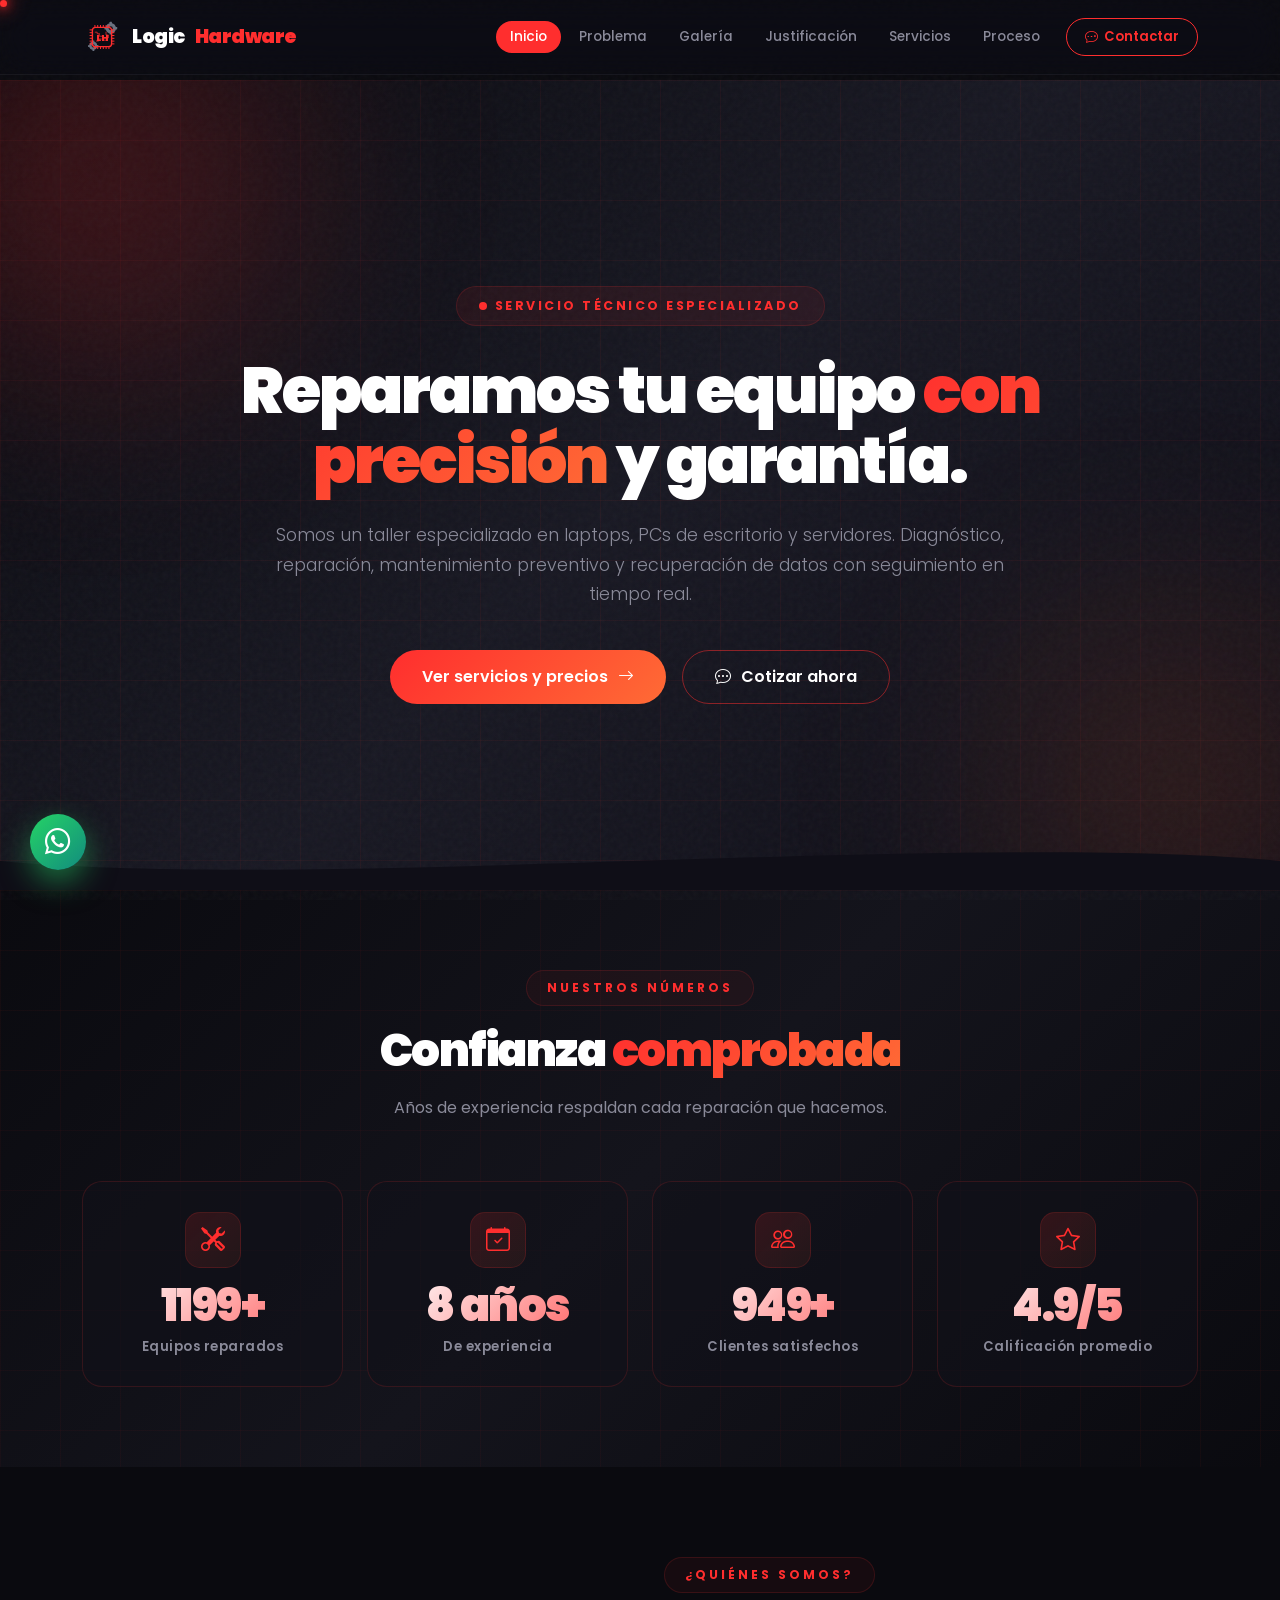
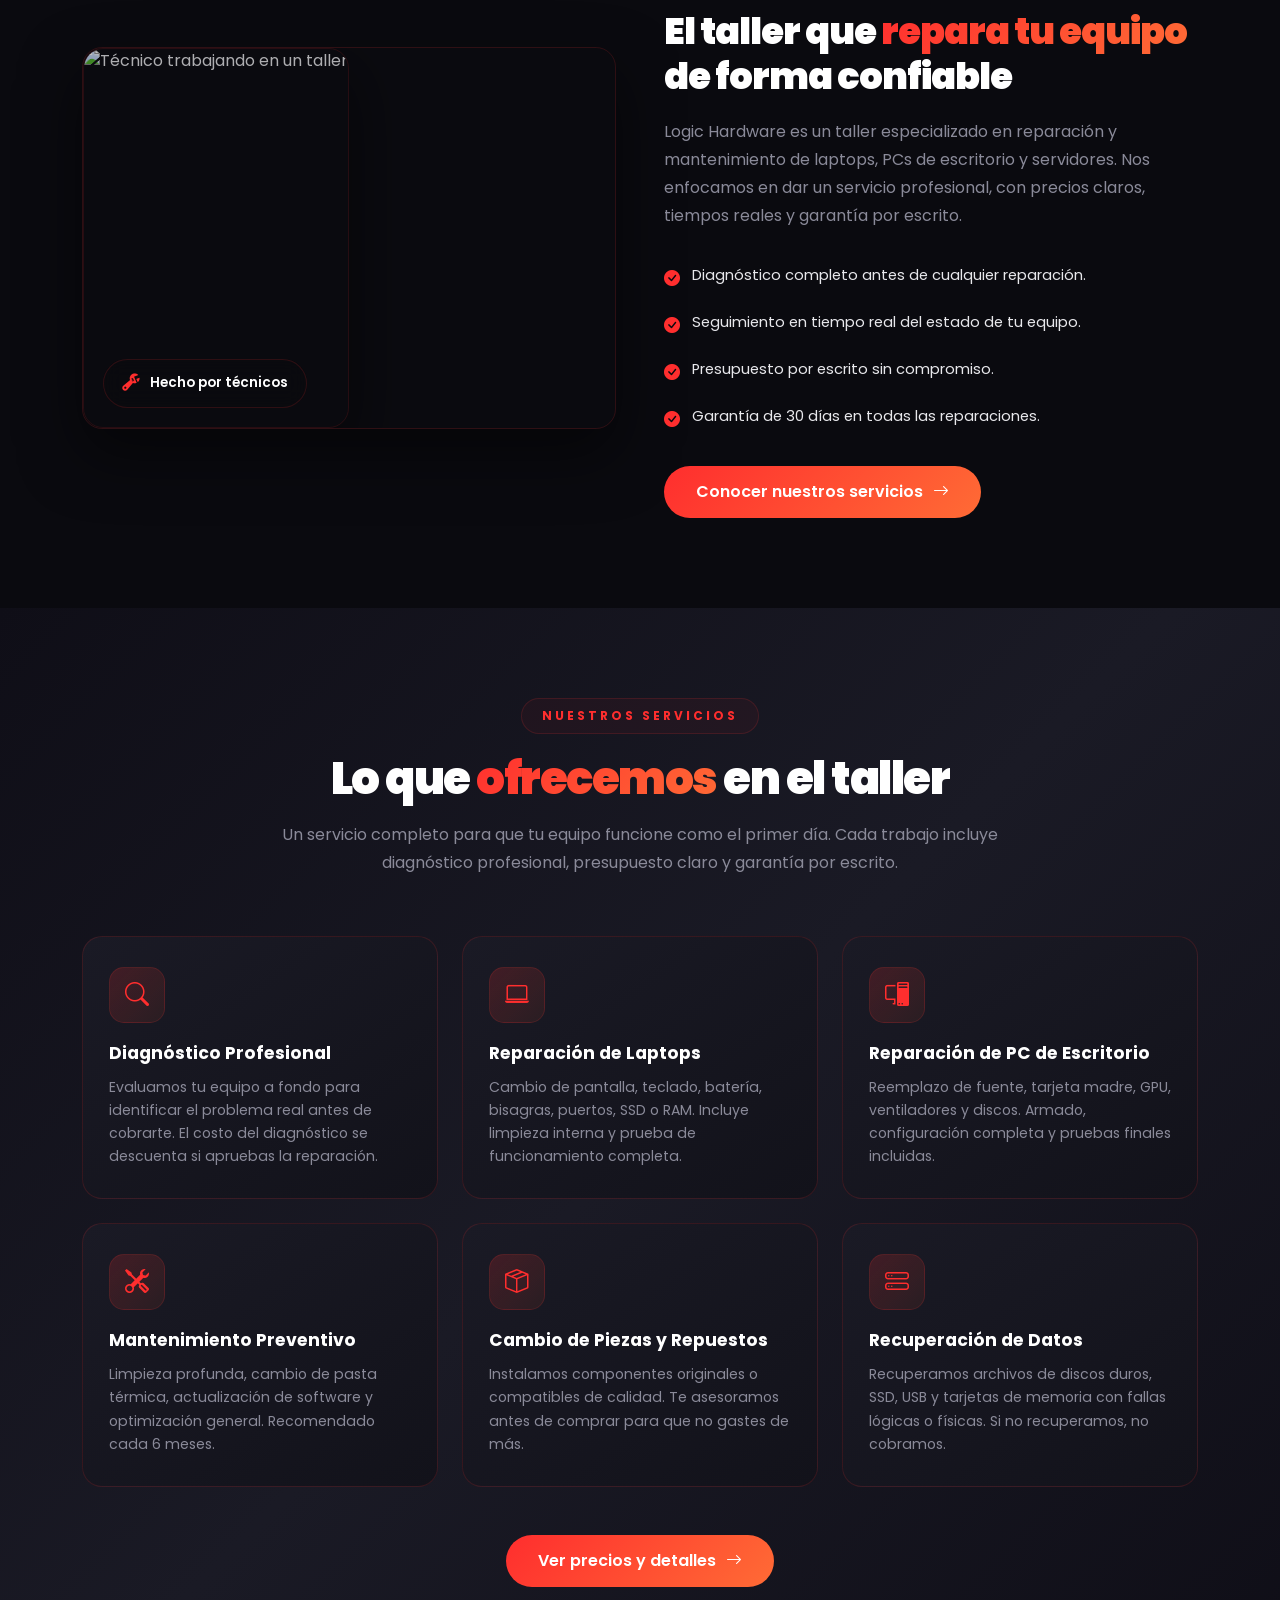
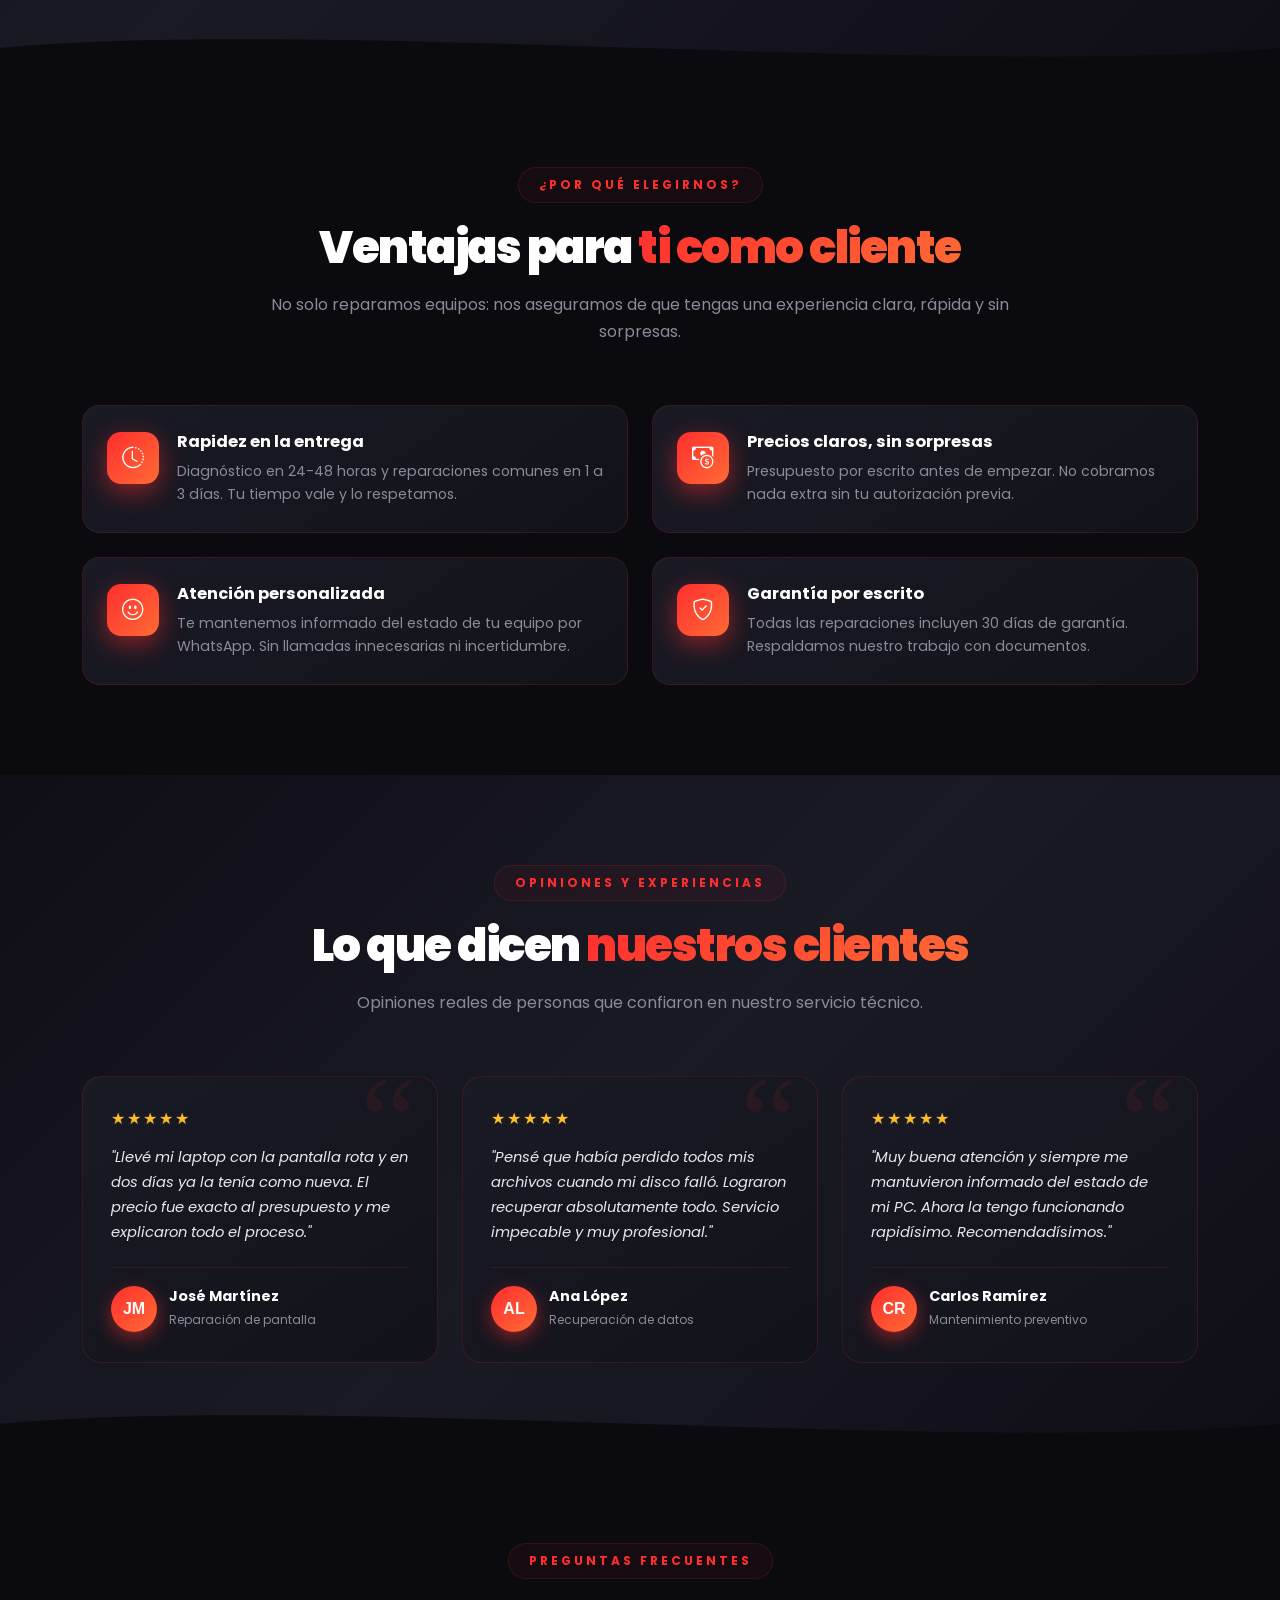
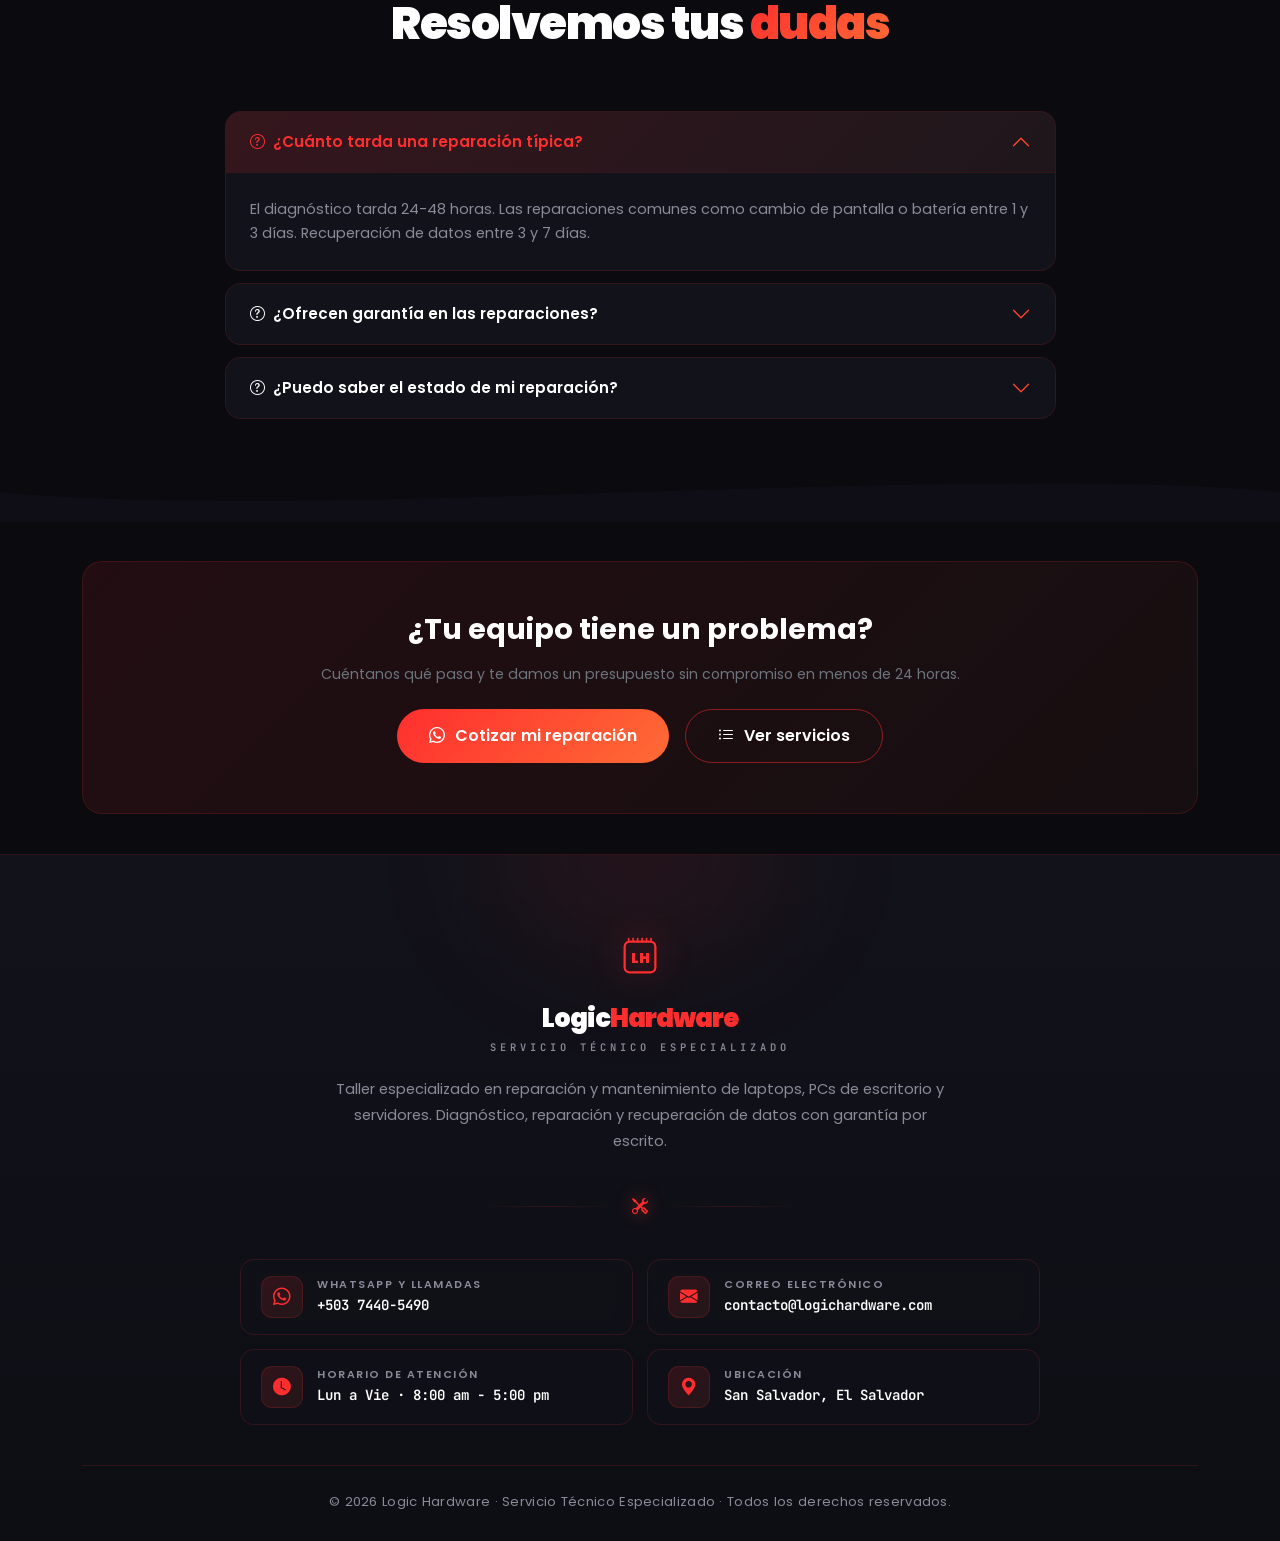
==== commit 81efe722: "Update index.html" ====
--- a/index.html
+++ b/index.html
@@ -264,7 +264,7 @@
 <section class="section" style="background: linear-gradient(135deg, #0f0e17, #1a1a25, #0f0e17);">
     <div class="container">
         <div class="section-header reveal">
-            <span class="section-tag">Testimonios</span>
+            <span class="section-tag">Opiniones y Experiencias</span>
             <h2 class="section-title">Lo que dicen <span>nuestros clientes</span></h2>
             <p class="section-subtitle">Opiniones reales de personas que confiaron en nuestro servicio técnico.</p>
         </div>
--- a/style.css
+++ b/style.css
@@ -279,20 +279,6 @@
     color: var(--lh-text-dim); font-size: 1.1rem;
     max-width: 780px; margin: 0 auto 40px; line-height: 1.7;
 }
-.hero-stats {
-    display: grid; grid-template-columns: repeat(3, 1fr);
-    gap: 20px; margin: 0 auto 40px; max-width: 620px;
-}
-.hero-stat {
-    background: rgba(18, 18, 26, .8);
-    backdrop-filter: blur(10px);
-    border: 1px solid var(--lh-border);
-    border-radius: 18px; padding: 26px 18px;
-    transition: all .4s; text-align: center;
-}
-.hero-stat:hover { border-color: var(--lh-red); transform: translateY(-5px); box-shadow: 0 15px 40px rgba(255, 46, 46, .2); }
-.hero-stat .num { font-size: 2.2rem; font-weight: 900; color: var(--lh-red); line-height: 1; margin-bottom: 6px; }
-.hero-stat .lbl { font-size: .8rem; color: var(--lh-text-dim); font-weight: 500; }
 
 /* ============ SECTION ============ */
 .section { padding: 90px 0; position: relative; }
@@ -328,7 +314,7 @@
 .section-divider svg { width: 100%; height: 60px; display: block; }
 
 /* ============ CARDS BASE ============ */
-.lh-card, .prob-card, .justif-card, .benefit-card, .process-step, .tech-item, .gallery-item, .contact-card, .mockup-card {
+.lh-card, .prob-card, .justif-card, .benefit-card, .process-step, .tech-item, .gallery-item, .contact-card, .mockup-card, .service-card {
     will-change: transform;
     transform-style: preserve-3d;
     transition: transform .4s cubic-bezier(.4, 0, .2, 1), border-color .4s, box-shadow .4s;
@@ -350,6 +336,69 @@
 .lh-card:hover { border-color: rgba(255, 46, 46, .4); box-shadow: 0 20px 50px rgba(255, 46, 46, .15); }
 .lh-card h5 { color: #fff; font-weight: 700; font-size: 1.05rem; margin-bottom: 10px; }
 .lh-card p { color: var(--lh-text-dim); font-size: .88rem; line-height: 1.6; margin-bottom: 0; }
+
+/* ============ SERVICIOS (NUEVO) ============ */
+.service-card {
+    background: linear-gradient(145deg, var(--lh-dark-3), var(--lh-dark-2));
+    border: 1px solid var(--lh-border);
+    border-radius: 20px;
+    overflow: hidden;
+    height: 100%;
+    display: flex;
+    flex-direction: column;
+    position: relative;
+}
+.service-card::before {
+    content: '';
+    position: absolute; top: 0; left: 0;
+    width: 100%; height: 3px;
+    background: linear-gradient(90deg, var(--lh-red), var(--lh-orange));
+    transform: scaleX(0); transform-origin: left;
+    transition: transform .4s;
+}
+.service-card:hover::before { transform: scaleX(1); }
+.service-card:hover { border-color: var(--lh-red); box-shadow: 0 20px 50px rgba(255, 46, 46, .25); }
+.service-card .service-img {
+    width: 100%; height: 170px; overflow: hidden;
+    position: relative; background: var(--lh-dark-3); flex-shrink: 0;
+}
+.service-card .service-img img {
+    width: 100%; height: 100%; object-fit: cover;
+    transition: transform .7s; filter: brightness(.7) saturate(1.1);
+}
+.service-card:hover .service-img img { transform: scale(1.12); filter: brightness(.95) saturate(1.25); }
+.service-card .service-img::after {
+    content: ''; position: absolute; inset: 0;
+    background: linear-gradient(to bottom, rgba(18,18,26,.2) 0%, transparent 30%, rgba(18,18,26,.95) 100%);
+    pointer-events: none; z-index: 1;
+}
+.service-card .service-icon-float {
+    position: absolute; bottom: 14px; left: 20px;
+    width: 46px; height: 46px; border-radius: 13px;
+    background: linear-gradient(135deg, var(--lh-red), var(--lh-orange));
+    display: flex; align-items: center; justify-content: center;
+    color: #fff; font-size: 1.2rem;
+    box-shadow: 0 8px 25px rgba(255, 46, 46, .6);
+    z-index: 3;
+}
+.service-card .service-price-badge {
+    position: absolute; top: 14px; right: 16px; z-index: 3;
+    background: rgba(10,10,15,.85); backdrop-filter: blur(6px);
+    border: 1px solid var(--lh-red);
+    color: #fff; font-weight: 800;
+    padding: 6px 12px; border-radius: 20px;
+    font-size: .78rem; letter-spacing: .3px;
+    box-shadow: 0 6px 20px rgba(255,46,46,.4);
+}
+.service-card .service-body { padding: 22px 24px 24px; flex-grow: 1; display: flex; flex-direction: column; }
+.service-card h5 { color: #fff; font-size: 1.05rem; font-weight: 700; margin-bottom: 10px; }
+.service-card p { color: var(--lh-text-dim); font-size: .86rem; margin-bottom: 16px; line-height: 1.6; flex-grow: 1; }
+.service-card .service-meta {
+    display: flex; align-items: center; justify-content: space-between;
+    padding-top: 14px; border-top: 1px solid var(--lh-border);
+    font-size: .75rem; color: var(--lh-text-dim);
+}
+.service-card .service-meta strong { color: var(--lh-red); font-weight: 700; }
 
 /* ============ PROBLEMA ============ */
 .prob-card {
@@ -720,8 +769,8 @@
 .summary-card .summary-img {
     width: 100%; height: 180px; overflow: hidden; position: relative; flex-shrink: 0;
 }
-.summary-card .summary-img img { width: 100%; height: 100%; object-fit: cover; transition: transform .7s; filter: brightness(.65) saturate(1.1); }
-.summary-card:hover .summary-img img { transform: scale(1.1); filter: brightness(.85) saturate(1.2); }
+.summary-card .summary-img img { width: 100%; height: 100%; object-fit: cover; transition: transform .7s; filter: brightness(.55) saturate(1.1); }
+.summary-card:hover .summary-img img { transform: scale(1.1); filter: brightness(.8) saturate(1.2); }
 .summary-card .summary-img::after { content: ''; position: absolute; inset: 0; background: linear-gradient(to bottom, rgba(18,18,26,.2) 0%, transparent 30%, rgba(18,18,26,.95) 100%); pointer-events: none; z-index: 1; }
 .summary-card .summary-icon-float {
     position: absolute; bottom: 14px; left: 20px;
@@ -751,8 +800,8 @@
 }
 .justif-card:hover { border-color: var(--lh-red); box-shadow: 0 20px 50px rgba(255, 46, 46, .25); }
 .justif-card .justif-img { width: 100%; height: 190px; overflow: hidden; position: relative; background: var(--lh-dark-3); flex-shrink: 0; }
-.justif-card .justif-img img { width: 100%; height: 100%; object-fit: cover; transition: transform .7s; filter: brightness(.75) saturate(1.1); }
-.justif-card:hover .justif-img img { transform: scale(1.12); filter: brightness(.95) saturate(1.25); }
+.justif-card .justif-img img { width: 100%; height: 100%; object-fit: cover; transition: transform .7s; filter: brightness(.65) saturate(1.1); }
+.justif-card:hover .justif-img img { transform: scale(1.12); filter: brightness(.9) saturate(1.25); }
 .justif-card .justif-img::after { content: ''; position: absolute; inset: 0; background: linear-gradient(to bottom, rgba(18,18,26,.2) 0%, transparent 30%, rgba(18,18,26,.9) 100%); pointer-events: none; z-index: 1; }
 .justif-card .justif-icon-float {
     position: absolute; bottom: 14px; left: 20px;
@@ -792,7 +841,7 @@
 .objective-card::before { content: ''; position: absolute; top: 0; left: 0; width: 100%; height: 3px; background: linear-gradient(90deg, var(--lh-red), var(--lh-orange)); z-index: 4; }
 .objective-card:hover { border-color: var(--lh-red); box-shadow: 0 20px 50px rgba(255, 46, 46, .25); }
 .objective-card .objective-img { width: 100%; height: 220px; overflow: hidden; position: relative; background: var(--lh-dark-3); flex-shrink: 0; }
-.objective-card .objective-img img { width: 100%; height: 100%; object-fit: cover; transition: transform .7s; filter: brightness(.55) saturate(1.2); }
+.objective-card .objective-img img { width: 100%; height: 100%; object-fit: cover; transition: transform .7s; filter: brightness(.5) saturate(1.2); }
 .objective-card:hover .objective-img img { transform: scale(1.1); filter: brightness(.75) saturate(1.3); }
 .objective-card .objective-img::after { content: ''; position: absolute; inset: 0; background: linear-gradient(to bottom, rgba(18,18,26,.2) 0%, transparent 30%, rgba(18,18,26,.9) 100%); pointer-events: none; z-index: 1; }
 .objective-card .objective-title-overlay { position: absolute; bottom: 20px; left: 24px; right: 24px; z-index: 3; display: flex; align-items: center; gap: 14px; }
@@ -817,8 +866,8 @@
 }
 .benefit-card:hover { border-color: var(--lh-red); box-shadow: 0 15px 40px rgba(255, 46, 46, .25); }
 .benefit-card .benefit-img { width: 100%; height: 120px; overflow: hidden; position: relative; background: var(--lh-dark-3); flex-shrink: 0; }
-.benefit-card .benefit-img img { width: 100%; height: 100%; object-fit: cover; transition: transform .6s; filter: brightness(.7) saturate(1.1); }
-.benefit-card:hover .benefit-img img { transform: scale(1.12); filter: brightness(.95) saturate(1.25); }
+.benefit-card .benefit-img img { width: 100%; height: 100%; object-fit: cover; transition: transform .6s; filter: brightness(.6) saturate(1.1); }
+.benefit-card:hover .benefit-img img { transform: scale(1.12); filter: brightness(.9) saturate(1.25); }
 .benefit-card .benefit-img::after { content: ''; position: absolute; inset: 0; background: linear-gradient(to bottom, rgba(18,18,26,.2) 0%, rgba(18,18,26,.9) 100%); pointer-events: none; z-index: 1; }
 .benefit-card .benefit-icon-float {
     position: absolute; bottom: 10px; left: 12px;
@@ -842,8 +891,8 @@
 }
 .process-step:hover { border-color: var(--lh-red); box-shadow: 0 15px 40px rgba(255, 46, 46, .25); }
 .process-step .process-img { position: relative; width: 100%; height: 130px; overflow: hidden; background: var(--lh-dark-3); flex-shrink: 0; }
-.process-step .process-img img { width: 100%; height: 100%; object-fit: cover; filter: brightness(.6) saturate(1.15); transition: transform .6s, filter .4s; }
-.process-step:hover .process-img img { transform: scale(1.12); filter: brightness(.9) saturate(1.3); }
+.process-step .process-img img { width: 100%; height: 100%; object-fit: cover; filter: brightness(.55) saturate(1.15); transition: transform .6s, filter .4s; }
+.process-step:hover .process-img img { transform: scale(1.12); filter: brightness(.85) saturate(1.3); }
 .process-step .process-img::after { content: ''; position: absolute; inset: 0; background: linear-gradient(to bottom, rgba(18,18,26,.2), rgba(18,18,26,.8)); pointer-events: none; z-index: 1; }
 .process-step .process-num {
     position: absolute; top: 50%; left: 50%;
@@ -860,28 +909,6 @@
 .process-step h6 { color: #fff; font-size: .88rem; font-weight: 700; margin-bottom: 6px; }
 .process-step p { color: var(--lh-text-dim); font-size: .74rem; margin-bottom: 0; line-height: 1.4; }
 
-/* ============ TECH STACK ============ */
-.tech-item {
-    background: var(--lh-dark-2);
-    border: 1px solid var(--lh-border);
-    border-radius: 16px; padding: 24px 16px;
-    text-align: center; height: 100%;
-}
-.tech-item:hover { border-color: var(--lh-red); box-shadow: 0 15px 40px rgba(255, 46, 46, .2); }
-.tech-item .ico {
-    width: 64px; height: 64px; margin: 0 auto 14px;
-    border-radius: 50%;
-    background: linear-gradient(135deg, rgba(255, 46, 46, .15), rgba(255, 107, 53, .1));
-    border: 1px solid var(--lh-border);
-    display: flex; align-items: center; justify-content: center;
-    overflow: hidden; padding: 12px;
-    transition: all .4s;
-    color: var(--lh-red); font-size: 1.6rem;
-}
-.tech-item:hover .ico { background: linear-gradient(135deg, rgba(255, 46, 46, .25), rgba(255, 107, 53, .15)); transform: scale(1.1) rotate(-6deg); box-shadow: 0 10px 30px rgba(255, 46, 46, .3); }
-.tech-item h6 { color: #fff; font-size: .9rem; font-weight: 700; margin-bottom: 4px; }
-.tech-item p { color: var(--lh-text-dim); font-size: .74rem; margin-bottom: 0; }
-
 /* ============ ACORDEÓN ============ */
 .accordion-lh .accordion-item { background: var(--lh-dark-2); border: 1px solid var(--lh-border); border-radius: 16px !important; margin-bottom: 12px; overflow: hidden; }
 .accordion-lh .accordion-button { background: var(--lh-dark-2); color: #fff; font-weight: 600; font-size: .95rem; padding: 20px 24px; box-shadow: none; border: none; }
@@ -923,19 +950,34 @@
     padding: 70px 0 30px;
     position: relative; z-index: 1;
 }
-footer .footer-brand { display: flex; align-items: center; gap: 16px; margin-bottom: 18px; }
-footer .footer-brand svg { width: 60px; height: 60px; filter: drop-shadow(0 0 15px rgba(255, 46, 46, .4)); }
-footer .footer-brand h4 { color: #fff; font-weight: 900; font-size: 1.6rem; letter-spacing: -1px; margin-bottom: 4px; }
-footer .footer-brand h4 span { color: var(--lh-red); }
-footer .footer-brand .tagline { color: var(--lh-text-dim); font-size: .6rem; letter-spacing: 3px; text-transform: uppercase; }
-footer p, footer li { color: var(--lh-text-dim); font-size: .9rem; line-height: 1.7; }
-footer h6 { color: #fff; font-size: .85rem; font-weight: 700; letter-spacing: 2px; text-transform: uppercase; margin-bottom: 20px; }
-footer ul { list-style: none; padding: 0; }
-footer ul li { margin-bottom: 12px; transition: all .3s; }
-footer ul li:hover { color: var(--lh-red); padding-left: 5px; }
-footer ul li a { color: var(--lh-text-dim); text-decoration: none; transition: color .3s; }
-footer ul li a:hover { color: var(--lh-red); }
-.footer-bottom { border-top: 1px solid var(--lh-border); padding-top: 26px; text-align: center; color: var(--lh-text-dim); font-size: .85rem; }
+.footer-center {
+    text-align: center;
+    max-width: 700px;
+    margin: 0 auto;
+}
+.footer-center .footer-brand { justify-content: center; margin-bottom: 20px; display: flex; align-items: center; gap: 16px; }
+.footer-center .footer-brand svg { width: 60px; height: 60px; filter: drop-shadow(0 0 15px rgba(255, 46, 46, .4)); }
+.footer-center .footer-brand h4 { color: #fff; font-weight: 900; font-size: 1.6rem; letter-spacing: -1px; margin-bottom: 4px; }
+.footer-center .footer-brand h4 span { color: var(--lh-red); }
+.footer-center .footer-brand .tagline { color: var(--lh-text-dim); font-size: .6rem; letter-spacing: 3px; text-transform: uppercase; }
+.footer-center .footer-desc {
+    color: var(--lh-text-dim); font-size: .9rem;
+    line-height: 1.7; margin: 0 auto 28px; max-width: 600px;
+}
+.footer-center .footer-title {
+    color: #fff; font-size: .85rem; font-weight: 700;
+    letter-spacing: 2px; text-transform: uppercase; margin-bottom: 16px;
+}
+.footer-contact-list {
+    list-style: none; padding: 0; margin: 0;
+    display: flex; flex-direction: column; align-items: center; gap: 12px;
+}
+.footer-contact-list li { color: var(--lh-text-dim); font-size: .9rem; transition: all .3s; }
+.footer-contact-list li:hover { color: var(--lh-red); }
+.footer-contact-list li a { color: var(--lh-text-dim); text-decoration: none; transition: color .3s; }
+.footer-contact-list li a:hover { color: var(--lh-red); }
+.footer-contact-list li i { color: var(--lh-red); }
+.footer-bottom { border-top: 1px solid var(--lh-border); padding-top: 26px; text-align: center; color: var(--lh-text-dim); font-size: .85rem; margin-top: 40px; }
 
 /* ============ RESPONSIVE ============ */
 @media (max-width: 991px) {
@@ -947,9 +989,6 @@
 @media (max-width: 768px) {
     .section { padding: 60px 0; }
     .hero { padding: 60px 0; min-height: 70vh; }
-    .hero-stats { grid-template-columns: repeat(3, 1fr); gap: 12px; }
-    .hero-stat { padding: 18px 12px; }
-    .hero-stat .num { font-size: 1.6rem; }
     .navbar-brand { font-size: 1.05rem; }
     .navbar-brand .logo-svg { width: 34px; height: 34px; }
     .solution-banner-content { padding: 40px 24px; }
@@ -960,7 +999,6 @@
     .map-info { padding: 20px; }
 }
 @media (max-width: 480px) {
-    .hero-stats { grid-template-columns: 1fr; }
     .quote-card { padding: 18px; }
 }
 
@@ -970,4 +1008,707 @@
     transform: translateY(40px);
     transition: all .8s cubic-bezier(.2, .8, .2, 1);
 }
-.reveal.visible { opacity: 1; transform: translateY(0); }+.reveal.visible { opacity: 1; transform: translateY(0); }
+/* ============ FOOTER REDISEÑADO ============ */
+.footer-lh {
+    background: linear-gradient(180deg, var(--lh-dark-2) 0%, #0d0d14 100%);
+    border-top: 1px solid var(--lh-border);
+    padding: 70px 0 30px;
+    position: relative;
+    z-index: 1;
+    overflow: hidden;
+}
+.footer-lh::before {
+    content: '';
+    position: absolute;
+    top: -100px;
+    left: 50%;
+    transform: translateX(-50%);
+    width: 500px;
+    height: 200px;
+    background: radial-gradient(circle, rgba(255,46,46,.12), transparent 70%);
+    filter: blur(60px);
+    pointer-events: none;
+}
+
+/* Bloque superior: marca + descripción */
+.footer-hero {
+    text-align: center;
+    max-width: 720px;
+    margin: 0 auto 40px;
+    position: relative;
+    z-index: 2;
+}
+.footer-brand-top {
+    display: flex;
+    flex-direction: column;
+    align-items: center;
+    gap: 6px;
+    margin-bottom: 22px;
+}
+.footer-logo {
+    width: 64px;
+    height: 64px;
+    margin-bottom: 8px;
+    filter: drop-shadow(0 0 18px rgba(255, 46, 46, .45));
+}
+.footer-title-brand {
+    color: #fff;
+    font-weight: 900;
+    font-size: 1.6rem;
+    letter-spacing: -1px;
+    margin: 0;
+}
+.footer-title-brand span { color: var(--lh-red); }
+.footer-tagline {
+    color: var(--lh-text-dim);
+    font-size: .65rem;
+    letter-spacing: 4px;
+    text-transform: uppercase;
+    font-weight: 600;
+    font-family: 'JetBrains Mono', monospace;
+}
+.footer-description {
+    color: var(--lh-text-dim);
+    font-size: .92rem;
+    line-height: 1.75;
+    margin: 0;
+    max-width: 620px;
+    margin-left: auto;
+    margin-right: auto;
+}
+
+/* Divisor con ícono */
+.footer-divider {
+    display: flex;
+    align-items: center;
+    justify-content: center;
+    gap: 14px;
+    margin: 0 auto 40px;
+    max-width: 320px;
+}
+.footer-divider span {
+    flex: 1;
+    height: 1px;
+    background: linear-gradient(90deg, transparent, var(--lh-border), transparent);
+}
+.footer-divider i {
+    color: var(--lh-red);
+    font-size: 1rem;
+    filter: drop-shadow(0 0 8px rgba(255, 46, 46, .6));
+}
+
+/* Grid de contacto: 2 columnas en desktop */
+.footer-contact-grid {
+    display: grid;
+    grid-template-columns: repeat(2, 1fr);
+    gap: 14px;
+    max-width: 800px;
+    margin: 0 auto 40px;
+    position: relative;
+    z-index: 2;
+}
+.footer-contact-item {
+    display: flex;
+    align-items: center;
+    gap: 14px;
+    padding: 16px 20px;
+    background: rgba(18, 18, 26, .6);
+    border: 1px solid var(--lh-border);
+    border-radius: 14px;
+    text-decoration: none;
+    transition: all .3s ease;
+    backdrop-filter: blur(8px);
+}
+.footer-contact-item:hover {
+    border-color: var(--lh-red);
+    background: rgba(255, 46, 46, .06);
+    transform: translateY(-3px);
+    box-shadow: 0 12px 30px rgba(255, 46, 46, .15);
+}
+.footer-contact-icon {
+    width: 42px;
+    height: 42px;
+    border-radius: 11px;
+    background: linear-gradient(135deg, rgba(255, 46, 46, .15), rgba(255, 107, 53, .08));
+    border: 1px solid var(--lh-border);
+    display: flex;
+    align-items: center;
+    justify-content: center;
+    color: var(--lh-red);
+    font-size: 1.1rem;
+    flex-shrink: 0;
+    transition: all .3s ease;
+}
+.footer-contact-item:hover .footer-contact-icon {
+    background: linear-gradient(135deg, var(--lh-red), var(--lh-orange));
+    color: #fff;
+    border-color: transparent;
+    box-shadow: 0 6px 18px rgba(255, 46, 46, .5);
+}
+.footer-contact-info {
+    display: flex;
+    flex-direction: column;
+    gap: 2px;
+    min-width: 0;
+    text-align: left;
+}
+.footer-contact-label {
+    color: var(--lh-text-dim);
+    font-size: .68rem;
+    letter-spacing: 1.5px;
+    text-transform: uppercase;
+    font-weight: 600;
+}
+.footer-contact-value {
+    color: #fff;
+    font-size: .88rem;
+    font-weight: 600;
+    font-family: 'JetBrains Mono', monospace;
+    word-break: break-word;
+}
+
+/* Línea inferior */
+.footer-lh .footer-bottom {
+    border-top: 1px solid var(--lh-border);
+    padding-top: 26px;
+    text-align: center;
+    color: var(--lh-text-dim);
+    font-size: .82rem;
+    letter-spacing: .3px;
+    margin-top: 0;
+    position: relative;
+    z-index: 2;
+}
+
+/* Responsive */
+@media (max-width: 768px) {
+    .footer-lh { padding: 50px 0 24px; }
+    .footer-contact-grid { grid-template-columns: 1fr; max-width: 460px; }
+    .footer-title-brand { font-size: 1.35rem; }
+    .footer-logo { width: 54px; height: 54px; }
+    .footer-contact-item { padding: 14px 16px; }
+}
+@media (max-width: 480px) {
+    .footer-contact-icon { width: 38px; height: 38px; font-size: 1rem; }
+    .footer-contact-value { font-size: .82rem; }
+    .footer-contact-label { font-size: .62rem; }
+}
+/* ============ LIGHTBOX ============ */
+.lightbox {
+    position: fixed;
+    inset: 0;
+    z-index: 10001;
+    background: rgba(5, 5, 10, .94);
+    backdrop-filter: blur(12px);
+    display: flex;
+    align-items: center;
+    justify-content: center;
+    opacity: 0;
+    visibility: hidden;
+    transition: opacity .35s ease, visibility .35s ease;
+}
+.lightbox.open { opacity: 1; visibility: visible; }
+.lightbox-content {
+    max-width: 90vw;
+    max-height: 82vh;
+    display: flex;
+    flex-direction: column;
+    align-items: center;
+    gap: 16px;
+    transform: scale(.94);
+    transition: transform .4s cubic-bezier(.2, .8, .2, 1);
+}
+.lightbox.open .lightbox-content { transform: scale(1); }
+.lightbox-img {
+    max-width: 100%;
+    max-height: 72vh;
+    object-fit: contain;
+    border-radius: 14px;
+    border: 1px solid var(--lh-border);
+    box-shadow: 0 30px 80px rgba(0,0,0,.8), 0 0 60px rgba(255,46,46,.15);
+}
+.lightbox-img.lb-anim {
+    animation: lbImgIn .4s cubic-bezier(.2, .8, .2, 1);
+}
+@keyframes lbImgIn {
+    from { opacity: 0; transform: scale(.96); }
+    to { opacity: 1; transform: scale(1); }
+}
+.lightbox-caption {
+    color: var(--lh-text);
+    font-size: .9rem;
+    text-align: center;
+    max-width: 600px;
+    line-height: 1.5;
+}
+.lightbox-caption strong { color: var(--lh-red); font-weight: 700; }
+.lightbox-close,
+.lightbox-prev,
+.lightbox-next {
+    position: fixed;
+    background: rgba(18, 18, 26, .85);
+    backdrop-filter: blur(8px);
+    border: 1px solid var(--lh-border);
+    color: #fff;
+    width: 48px;
+    height: 48px;
+    border-radius: 50%;
+    display: flex;
+    align-items: center;
+    justify-content: center;
+    font-size: 1.2rem;
+    cursor: pointer;
+    transition: all .3s ease;
+    z-index: 2;
+}
+.lightbox-close:hover,
+.lightbox-prev:hover,
+.lightbox-next:hover {
+    background: var(--lh-red);
+    border-color: var(--lh-red);
+    transform: scale(1.1);
+    box-shadow: 0 10px 30px rgba(255,46,46,.5);
+}
+.lightbox-close { top: 24px; right: 24px; }
+.lightbox-prev { left: 24px; top: 50%; transform: translateY(-50%); }
+.lightbox-next { right: 24px; top: 50%; transform: translateY(-50%); }
+.lightbox-prev:hover { transform: translateY(-50%) scale(1.1); }
+.lightbox-next:hover { transform: translateY(-50%) scale(1.1); }
+.lightbox-counter {
+    position: fixed;
+    bottom: 24px;
+    left: 50%;
+    transform: translateX(-50%);
+    color: #fff;
+    font-family: 'JetBrains Mono', monospace;
+    font-size: .82rem;
+    padding: 8px 18px;
+    background: rgba(18, 18, 26, .85);
+    border: 1px solid var(--lh-border);
+    border-radius: 20px;
+    letter-spacing: 1px;
+}
+@media (max-width: 768px) {
+    .lightbox-prev, .lightbox-next { width: 42px; height: 42px; font-size: 1rem; }
+    .lightbox-prev { left: 12px; }
+    .lightbox-next { right: 12px; }
+    .lightbox-close { top: 14px; right: 14px; width: 42px; height: 42px; }
+    .lightbox-img { max-height: 65vh; }
+}
+
+/* ============ GALERÍA CLICKEABLE ============ */
+.gallery-item[data-lightbox] { cursor: zoom-in; }
+.gallery-item[data-lightbox]:focus-visible {
+    outline: 2px solid var(--lh-red);
+    outline-offset: 3px;
+}
+
+/* ============ BOTÓN FLOTANTE WHATSAPP ============ */
+.whatsapp-float {
+    position: fixed;
+    bottom: 30px;
+    left: 30px;
+    width: 56px;
+    height: 56px;
+    border-radius: 50%;
+    background: linear-gradient(135deg, #25D366, #128C7E);
+    color: #fff;
+    display: flex;
+    align-items: center;
+    justify-content: center;
+    font-size: 1.6rem;
+    z-index: 950;
+    text-decoration: none;
+    box-shadow: 0 12px 30px rgba(37, 211, 102, .5);
+    transition: all .3s ease;
+    animation: waPulse 2.5s infinite;
+}
+.whatsapp-float:hover {
+    transform: scale(1.1) translateY(-3px);
+    color: #fff;
+    box-shadow: 0 16px 40px rgba(37, 211, 102, .7);
+}
+@keyframes waPulse {
+    0%, 100% { box-shadow: 0 12px 30px rgba(37, 211, 102, .5); }
+    50% { box-shadow: 0 12px 30px rgba(37, 211, 102, .5), 0 0 0 12px rgba(37, 211, 102, .12); }
+}
+@media (max-width: 768px) {
+    .whatsapp-float { bottom: 20px; left: 20px; width: 50px; height: 50px; font-size: 1.4rem; }
+}
+
+/* ============ VALIDACIÓN FORMULARIO ============ */
+.field-error {
+    display: none;
+    color: #ff5b5b;
+    font-size: .72rem;
+    margin-top: 5px;
+    font-weight: 500;
+}
+.field-error.show { display: block; }
+.quote-form input.input-invalid,
+.quote-form select.input-invalid,
+.quote-form textarea.input-invalid {
+    border-color: #ff5b5b !important;
+    box-shadow: 0 0 0 3px rgba(255, 91, 91, .15) !important;
+}
+.quote-form input.input-valid,
+.quote-form select.input-valid,
+.quote-form textarea.input-valid {
+    border-color: rgba(39, 201, 63, .6) !important;
+}
+
+/* ============ SECCIÓN CONTADORES (nuevo) ============ */
+.counters-section {
+    position: relative;
+    padding: 80px 0;
+    background: linear-gradient(135deg, #0a0a0f 0%, #14141c 50%, #0a0a0f 100%);
+    overflow: hidden;
+}
+.counters-section::before {
+    content: '';
+    position: absolute;
+    inset: 0;
+    background-image:
+        linear-gradient(rgba(255,46,46,.04) 1px, transparent 1px),
+        linear-gradient(90deg, rgba(255,46,46,.04) 1px, transparent 1px);
+    background-size: 60px 60px;
+    pointer-events: none;
+}
+.counter-box {
+    text-align: center;
+    padding: 30px 20px;
+    background: rgba(18, 18, 26, .6);
+    border: 1px solid var(--lh-border);
+    border-radius: 20px;
+    transition: all .4s ease;
+    position: relative;
+    overflow: hidden;
+    z-index: 2;
+}
+.counter-box::before {
+    content: '';
+    position: absolute;
+    top: 0; left: 0;
+    width: 100%; height: 3px;
+    background: linear-gradient(90deg, var(--lh-red), var(--lh-orange));
+    transform: scaleX(0); transform-origin: left;
+    transition: transform .5s ease;
+}
+.counter-box:hover::before { transform: scaleX(1); }
+.counter-box:hover {
+    border-color: var(--lh-red);
+    transform: translateY(-6px);
+    box-shadow: 0 20px 50px rgba(255, 46, 46, .2);
+}
+.counter-box .counter-icon {
+    width: 56px;
+    height: 56px;
+    margin: 0 auto 16px;
+    border-radius: 15px;
+    background: linear-gradient(135deg, rgba(255, 46, 46, .15), rgba(255, 107, 53, .08));
+    border: 1px solid var(--lh-border);
+    display: flex;
+    align-items: center;
+    justify-content: center;
+    color: var(--lh-red);
+    font-size: 1.5rem;
+    transition: all .4s ease;
+}
+.counter-box:hover .counter-icon {
+    background: linear-gradient(135deg, var(--lh-red), var(--lh-orange));
+    color: #fff;
+    border-color: transparent;
+    box-shadow: 0 10px 30px rgba(255, 46, 46, .5);
+    transform: scale(1.1) rotate(-6deg);
+}
+.counter-box .counter-num {
+    font-size: clamp(2rem, 4vw, 2.8rem);
+    font-weight: 900;
+    color: #fff;
+    line-height: 1;
+    margin-bottom: 8px;
+    letter-spacing: -1.5px;
+    background: linear-gradient(135deg, #fff 0%, #ff5b5b 100%);
+    -webkit-background-clip: text;
+    -webkit-text-fill-color: transparent;
+    background-clip: text;
+}
+.counter-box .counter-label {
+    color: var(--lh-text-dim);
+    font-size: .82rem;
+    font-weight: 600;
+    letter-spacing: .5px;
+}
+
+/* ============ TESTIMONIOS (nuevo) ============ */
+.testimonial-card {
+    background: linear-gradient(145deg, var(--lh-dark-3), var(--lh-dark-2));
+    border: 1px solid var(--lh-border);
+    border-radius: 20px;
+    padding: 30px 28px;
+    height: 100%;
+    display: flex;
+    flex-direction: column;
+    position: relative;
+    overflow: hidden;
+    transition: all .4s ease;
+}
+.testimonial-card::before {
+    content: '\201C';
+    position: absolute;
+    top: -20px; right: 20px;
+    font-size: 8rem;
+    color: rgba(255, 46, 46, .08);
+    font-family: Georgia, serif;
+    line-height: 1;
+    pointer-events: none;
+}
+.testimonial-card:hover {
+    border-color: var(--lh-red);
+    transform: translateY(-6px);
+    box-shadow: 0 20px 50px rgba(255, 46, 46, .2);
+}
+.testimonial-stars {
+    color: #ffbd2e;
+    font-size: 1rem;
+    margin-bottom: 14px;
+    letter-spacing: 2px;
+}
+.testimonial-text {
+    color: var(--lh-text);
+    font-size: .92rem;
+    line-height: 1.7;
+    margin-bottom: 22px;
+    flex-grow: 1;
+    font-style: italic;
+    position: relative;
+    z-index: 1;
+}
+.testimonial-author {
+    display: flex;
+    align-items: center;
+    gap: 12px;
+    padding-top: 18px;
+    border-top: 1px solid var(--lh-border);
+}
+.testimonial-avatar {
+    width: 46px;
+    height: 46px;
+    border-radius: 50%;
+    background: linear-gradient(135deg, var(--lh-red), var(--lh-orange));
+    display: flex;
+    align-items: center;
+    justify-content: center;
+    color: #fff;
+    font-weight: 800;
+    font-size: 1rem;
+    flex-shrink: 0;
+    box-shadow: 0 6px 18px rgba(255, 46, 46, .5);
+}
+.testimonial-info h6 {
+    color: #fff;
+    font-size: .9rem;
+    font-weight: 700;
+    margin: 0 0 2px;
+}
+.testimonial-info span {
+    color: var(--lh-text-dim);
+    font-size: .75rem;
+}
+/* ============ SECCIÓN ¿QUIÉNES SOMOS? ============ */
+.about-section { position: relative; }
+.about-img {
+    position: relative;
+    border-radius: 20px;
+    overflow: hidden;
+    border: 1px solid var(--lh-border);
+    box-shadow: 0 25px 60px rgba(0,0,0,.5);
+}
+.about-img img {
+    width: 100%;
+    height: 100%;
+    min-height: 380px;
+    object-fit: cover;
+    filter: brightness(.75) saturate(1.1);
+    transition: transform .8s ease, filter .5s ease;
+}
+.about-img:hover img {
+    transform: scale(1.05);
+    filter: brightness(.9) saturate(1.2);
+}
+.about-img-badge {
+    position: absolute;
+    bottom: 20px;
+    left: 20px;
+    background: rgba(10,10,15,.9);
+    backdrop-filter: blur(10px);
+    border: 1px solid var(--lh-border);
+    border-radius: 30px;
+    padding: 10px 18px;
+    display: flex;
+    align-items: center;
+    gap: 10px;
+    color: #fff;
+    font-size: .85rem;
+    font-weight: 600;
+    z-index: 2;
+}
+.about-img-badge i { color: var(--lh-red); font-size: 1.1rem; }
+.about-title {
+    font-size: clamp(1.6rem, 3.5vw, 2.3rem);
+    font-weight: 900;
+    color: #fff;
+    line-height: 1.2;
+    letter-spacing: -1px;
+    margin-bottom: 20px;
+}
+.about-title span {
+    background: linear-gradient(135deg, var(--lh-red), var(--lh-orange));
+    -webkit-background-clip: text;
+    -webkit-text-fill-color: transparent;
+    background-clip: text;
+}
+.about-text {
+    color: var(--lh-text-dim);
+    font-size: 1rem;
+    line-height: 1.75;
+    margin-bottom: 24px;
+}
+.about-list {
+    list-style: none;
+    padding: 0;
+    margin: 0 0 8px;
+}
+.about-list li {
+    display: flex;
+    align-items: flex-start;
+    gap: 12px;
+    padding: 10px 0;
+    color: var(--lh-text);
+    font-size: .92rem;
+    line-height: 1.5;
+}
+.about-list li i {
+    color: var(--lh-red);
+    font-size: 1rem;
+    flex-shrink: 0;
+    margin-top: 3px;
+}
+
+/* ============ TARJETAS DE SERVICIOS DEL TALLER ============ */
+.services-section { position: relative; }
+.feature-card {
+    background: linear-gradient(145deg, var(--lh-dark-3), var(--lh-dark-2));
+    border: 1px solid var(--lh-border);
+    border-radius: 20px;
+    padding: 30px 26px;
+    height: 100%;
+    position: relative;
+    overflow: hidden;
+    transition: all .4s ease;
+}
+.feature-card::before {
+    content: '';
+    position: absolute;
+    top: 0; left: 0;
+    width: 100%; height: 3px;
+    background: linear-gradient(90deg, var(--lh-red), var(--lh-orange));
+    transform: scaleX(0);
+    transform-origin: left;
+    transition: transform .4s ease;
+}
+.feature-card:hover::before { transform: scaleX(1); }
+.feature-card:hover {
+    border-color: var(--lh-red);
+    transform: translateY(-8px);
+    box-shadow: 0 20px 50px rgba(255, 46, 46, .25);
+}
+.feature-icon {
+    width: 56px;
+    height: 56px;
+    border-radius: 15px;
+    background: linear-gradient(135deg, rgba(255, 46, 46, .18), rgba(255, 107, 53, .08));
+    border: 1px solid var(--lh-border);
+    display: flex;
+    align-items: center;
+    justify-content: center;
+    color: var(--lh-red);
+    font-size: 1.5rem;
+    margin-bottom: 20px;
+    transition: all .4s ease;
+}
+.feature-card:hover .feature-icon {
+    background: linear-gradient(135deg, var(--lh-red), var(--lh-orange));
+    color: #fff;
+    border-color: transparent;
+    box-shadow: 0 10px 30px rgba(255, 46, 46, .5);
+    transform: scale(1.08) rotate(-5deg);
+}
+.feature-card h5 {
+    color: #fff;
+    font-size: 1.08rem;
+    font-weight: 700;
+    margin-bottom: 12px;
+}
+.feature-card p {
+    color: var(--lh-text-dim);
+    font-size: .88rem;
+    line-height: 1.65;
+    margin: 0;
+}
+
+/* ============ TARJETAS DE VENTAJAS ============ */
+.adv-card {
+    display: flex;
+    align-items: flex-start;
+    gap: 18px;
+    background: linear-gradient(145deg, var(--lh-dark-3), var(--lh-dark-2));
+    border: 1px solid var(--lh-border);
+    border-radius: 18px;
+    padding: 26px 24px;
+    height: 100%;
+    transition: all .4s ease;
+}
+.adv-card:hover {
+    border-color: var(--lh-red);
+    transform: translateX(6px);
+    box-shadow: 0 15px 40px rgba(255, 46, 46, .2);
+}
+.adv-icon {
+    width: 52px;
+    height: 52px;
+    border-radius: 14px;
+    background: linear-gradient(135deg, var(--lh-red), var(--lh-orange));
+    display: flex;
+    align-items: center;
+    justify-content: center;
+    color: #fff;
+    font-size: 1.35rem;
+    flex-shrink: 0;
+    box-shadow: 0 8px 25px rgba(255, 46, 46, .5);
+    transition: transform .4s ease;
+}
+.adv-card:hover .adv-icon {
+    transform: scale(1.1) rotate(-8deg);
+}
+.adv-body h5 {
+    color: #fff;
+    font-size: 1.02rem;
+    font-weight: 700;
+    margin-bottom: 8px;
+}
+.adv-body p {
+    color: var(--lh-text-dim);
+    font-size: .88rem;
+    line-height: 1.65;
+    margin: 0;
+}
+
+/* Responsive */
+@media (max-width: 768px) {
+    .about-img img { min-height: 260px; }
+    .about-title { font-size: 1.5rem; }
+    .feature-card { padding: 24px 20px; }
+    .adv-card { padding: 20px 18px; flex-direction: column; gap: 14px; }
+}
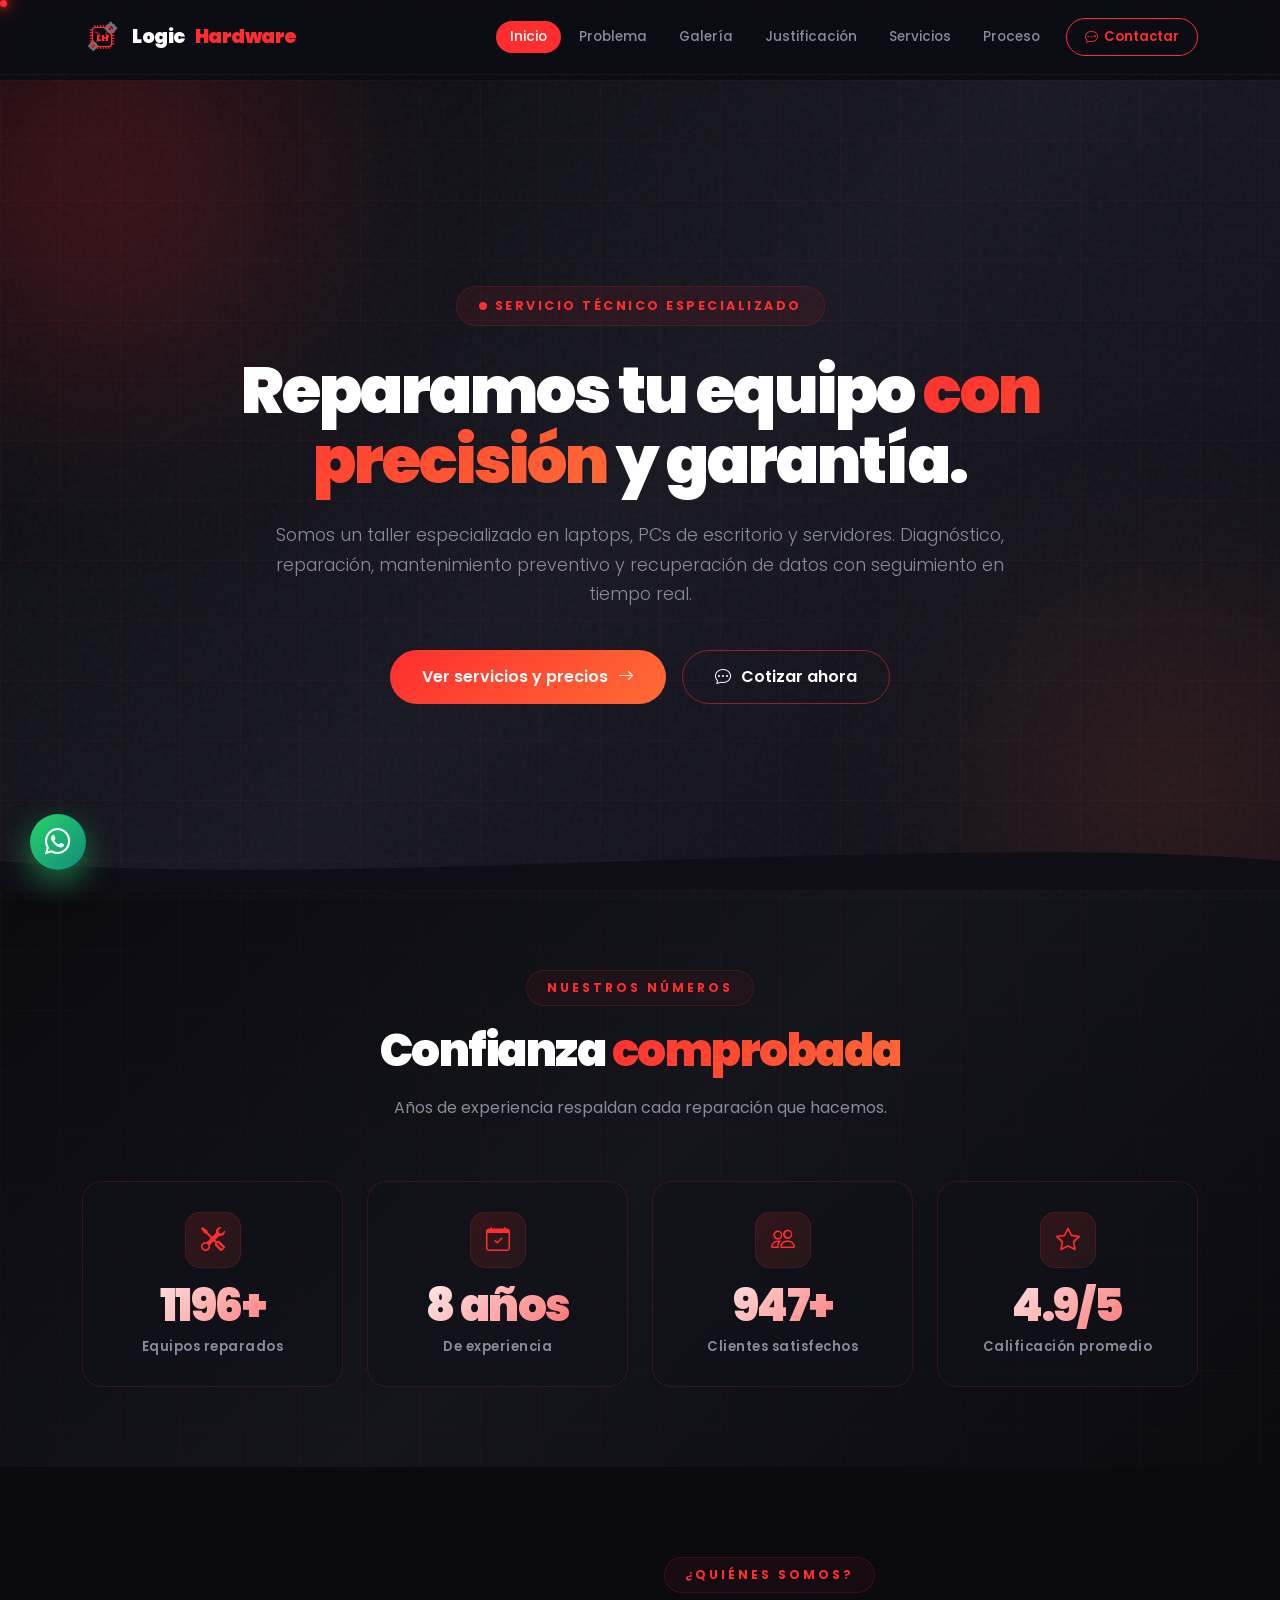
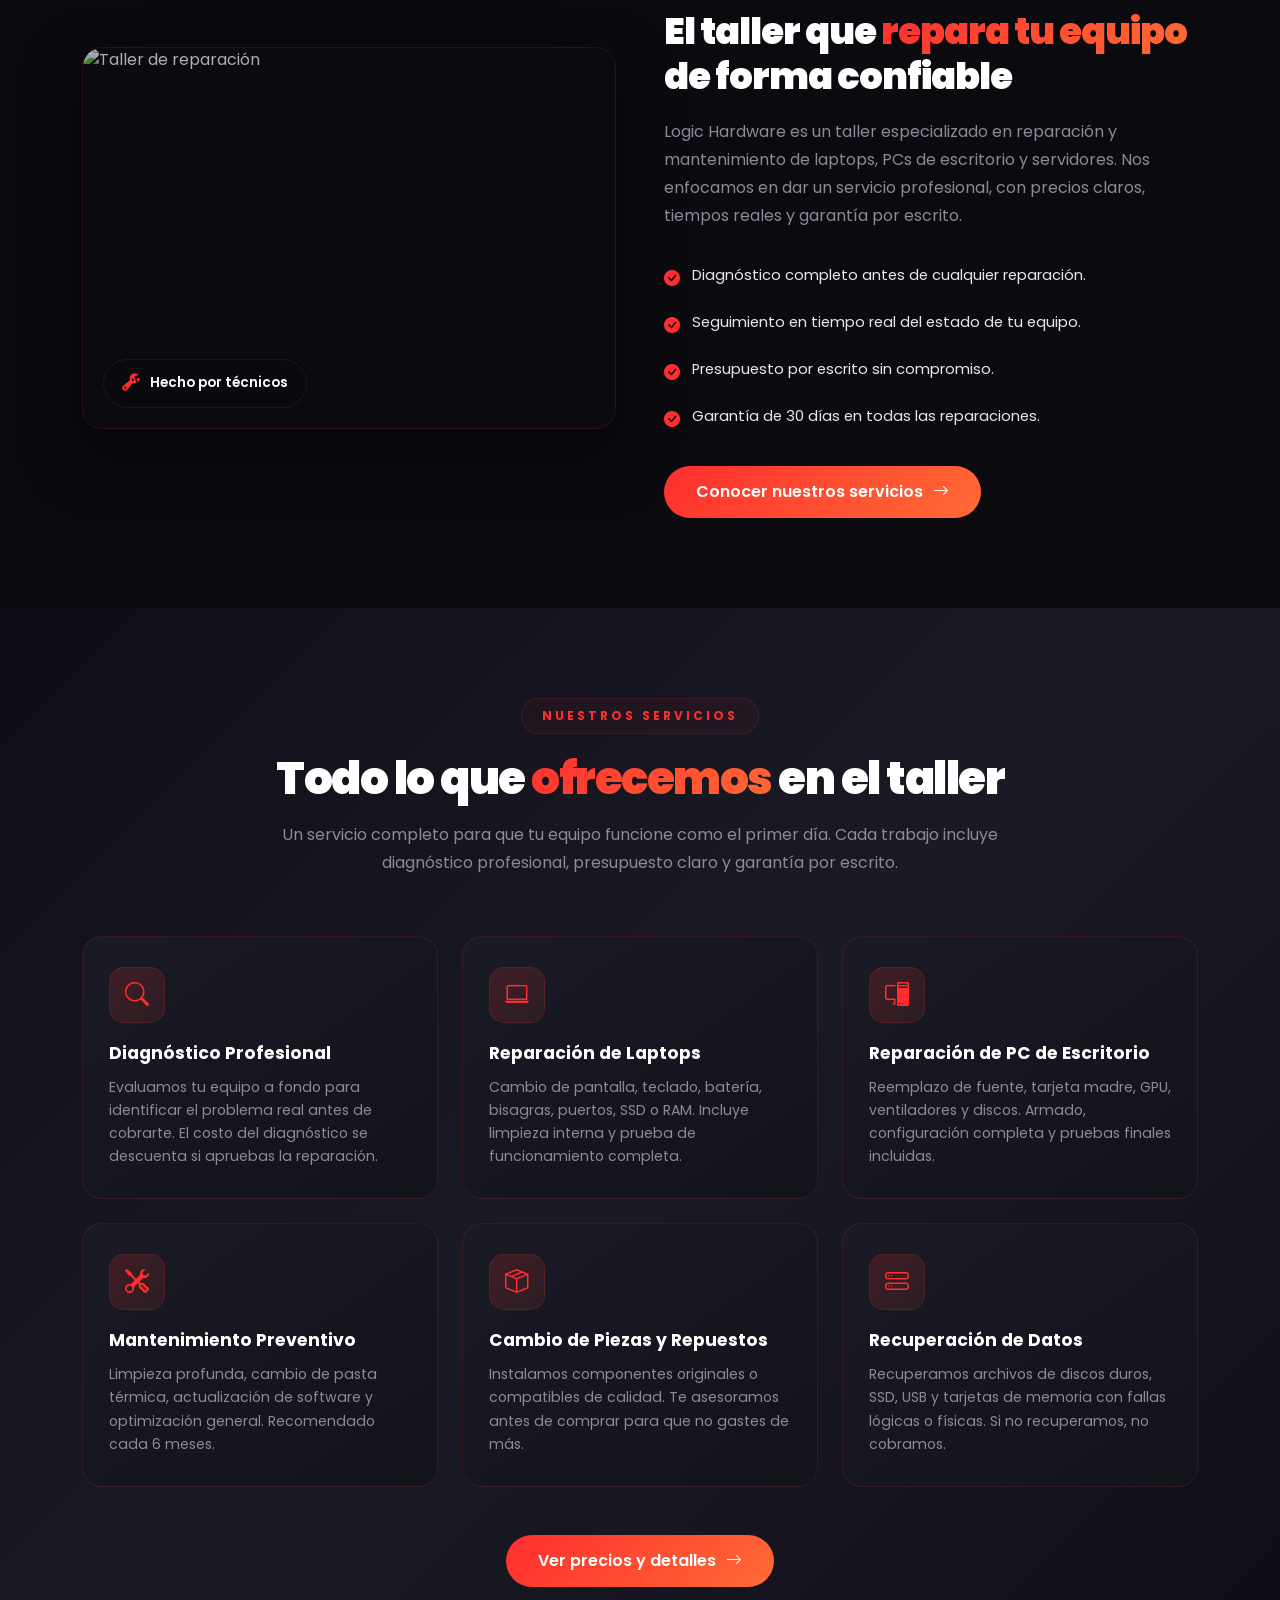
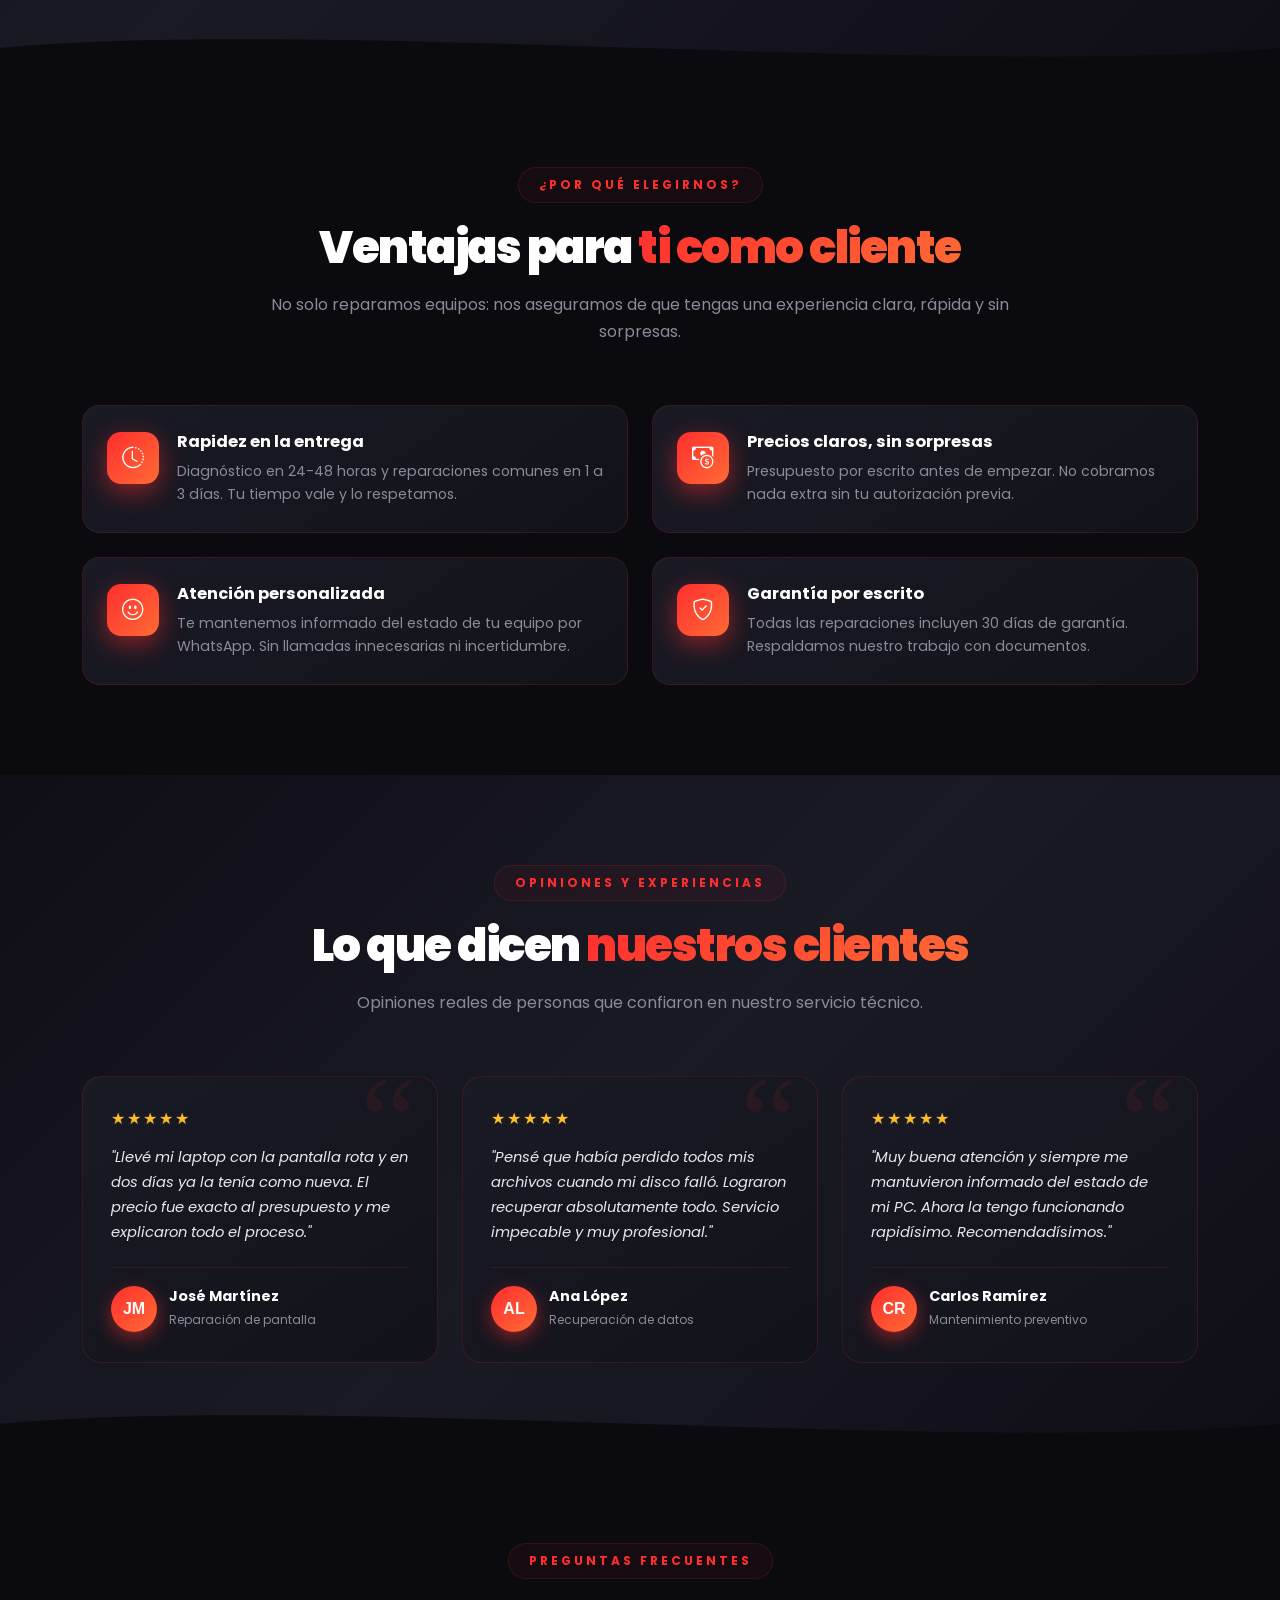
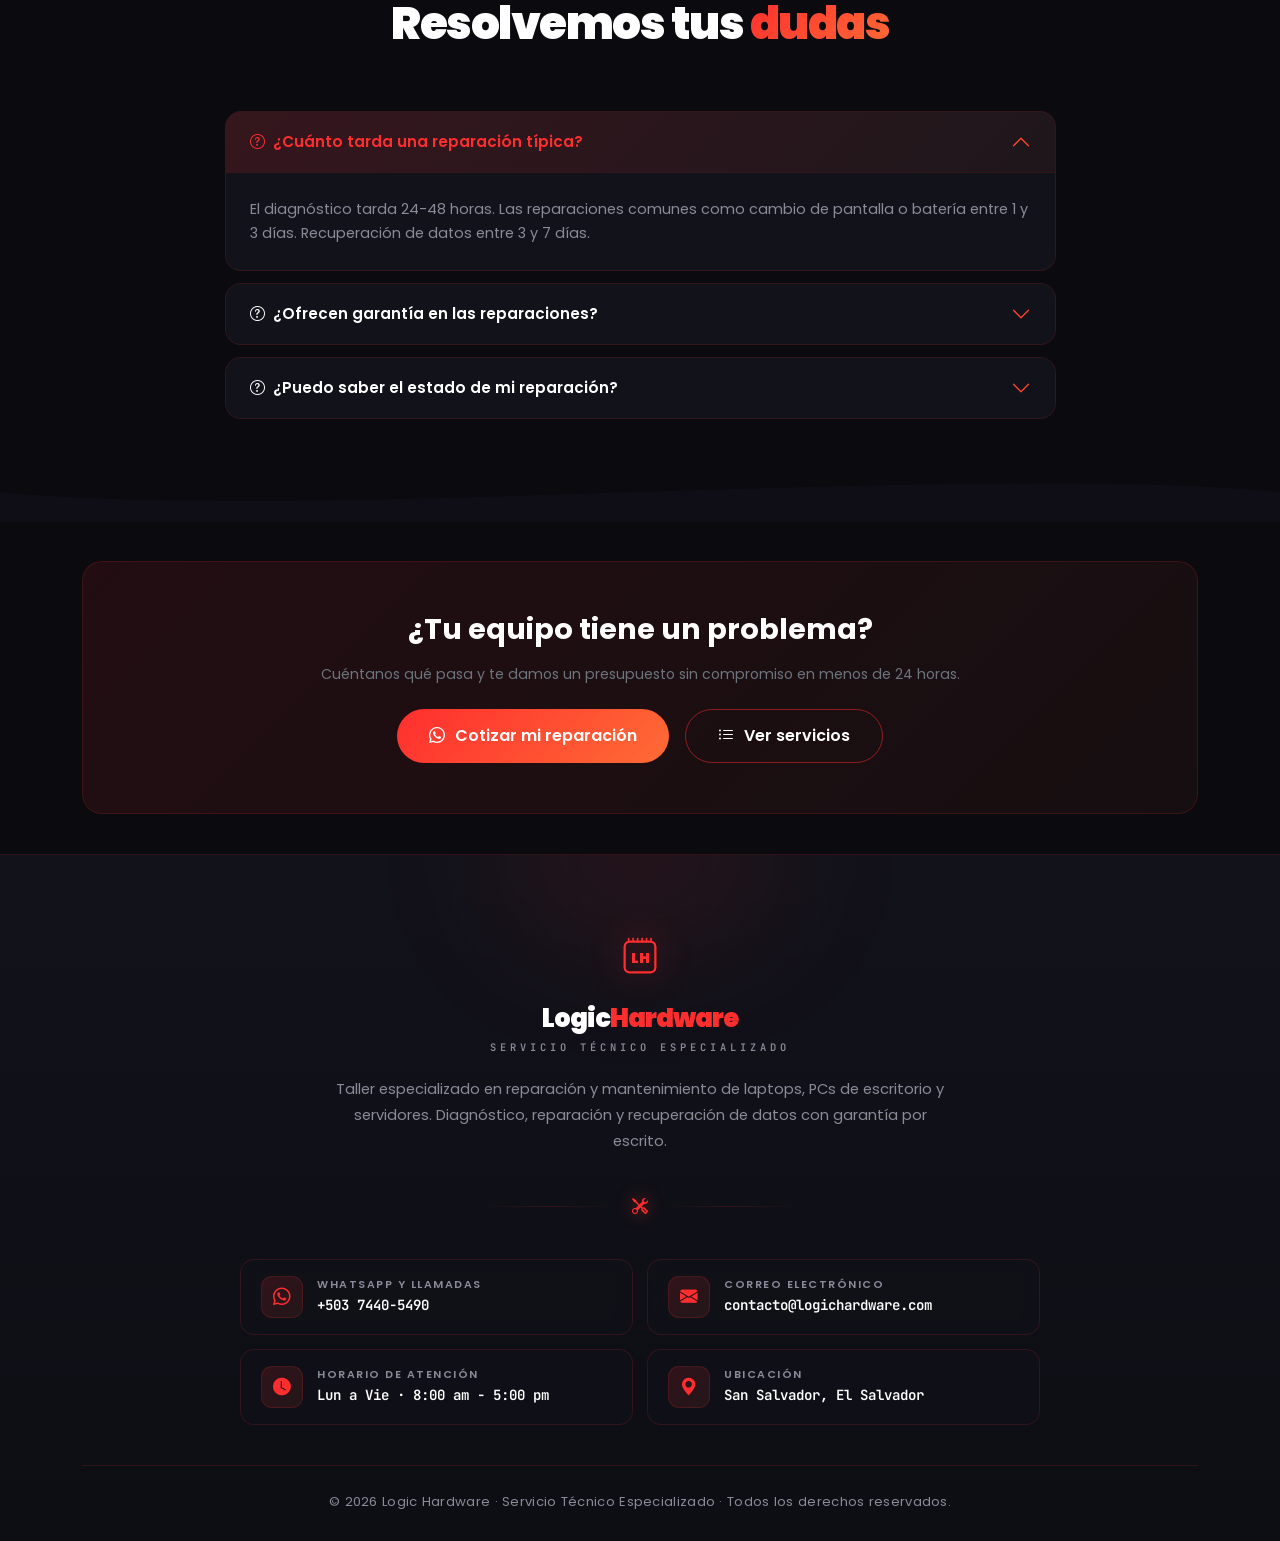
==== commit 0d895449: "Update print statement from 'Hello' to 'Goodbye'" ====
--- a/index.html
+++ b/index.html
@@ -119,13 +119,13 @@
     </div>
 </section>
 
-<!-- SECCIÓN REFORMULADA 1: ¿QUIÉNES SOMOS? -->
+<!-- SECCIÓN ¿QUIÉNES SOMOS? -->
 <section class="section about-section">
     <div class="container">
         <div class="row align-items-center g-5">
             <div class="col-lg-6 reveal">
                 <div class="about-img">
-                    <img src="https://images.unsplash.com/photo-1581092160562-40aa08e78837?w=800&q=80" alt="Técnico trabajando en un taller" class="img-fluid about-img" loading="lazy">
+                    <img src="https://images.unsplash.com/photo-1581092160562-40aa08e78837?w=1000&q=85" alt="Taller de reparación" loading="lazy">
                     <div class="about-img-badge">
                         <i class="bi bi-wrench-adjustable"></i>
                         <span>Hecho por técnicos</span>
@@ -150,12 +150,12 @@
     </div>
 </section>
 
-<!-- SECCIÓN REFORMULADA 2: SERVICIOS DEL TALLER -->
+<!-- SECCIÓN SERVICIOS DEL TALLER -->
 <section class="section services-section" style="background: linear-gradient(135deg, #0f0e17, #1a1a25, #0f0e17);">
     <div class="container">
         <div class="section-header reveal">
             <span class="section-tag">Nuestros Servicios</span>
-            <h2 class="section-title">Lo que <span>ofrecemos</span> en el taller</h2>
+            <h2 class="section-title">Todo lo que <span>ofrecemos</span> en el taller</h2>
             <p class="section-subtitle">Un servicio completo para que tu equipo funcione como el primer día. Cada trabajo incluye diagnóstico profesional, presupuesto claro y garantía por escrito.</p>
         </div>
         <div class="row g-4">
@@ -211,7 +211,7 @@
     </div>
 </section>
 
-<!-- SECCIÓN REFORMULADA 3: POR QUÉ ELEGIRNOS -->
+<!-- SECCIÓN POR QUÉ ELEGIRNOS -->
 <section class="section">
     <div class="container">
         <div class="section-header reveal">
@@ -260,7 +260,7 @@
     </div>
 </section>
 
-<!-- TESTIMONIOS -->
+<!-- TESTIMONIOS / OPINIONES -->
 <section class="section" style="background: linear-gradient(135deg, #0f0e17, #1a1a25, #0f0e17);">
     <div class="container">
         <div class="section-header reveal">
